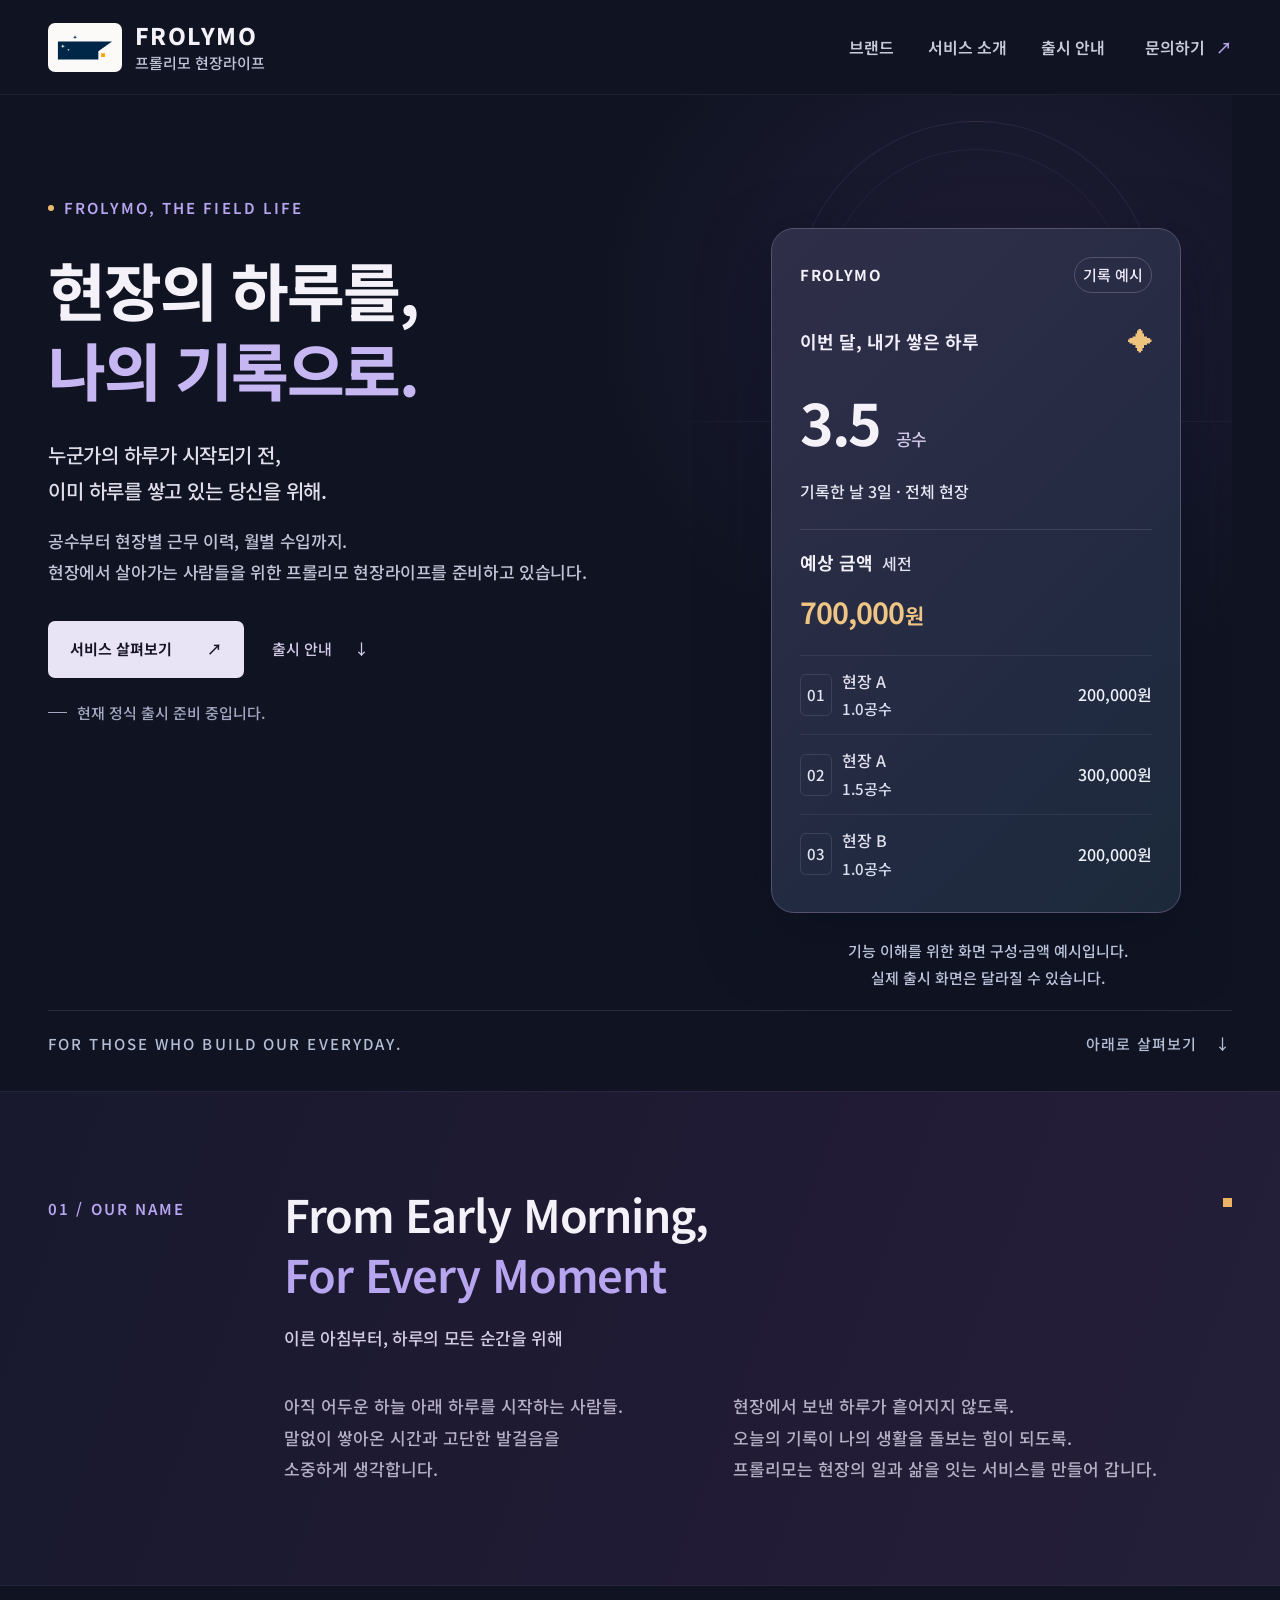
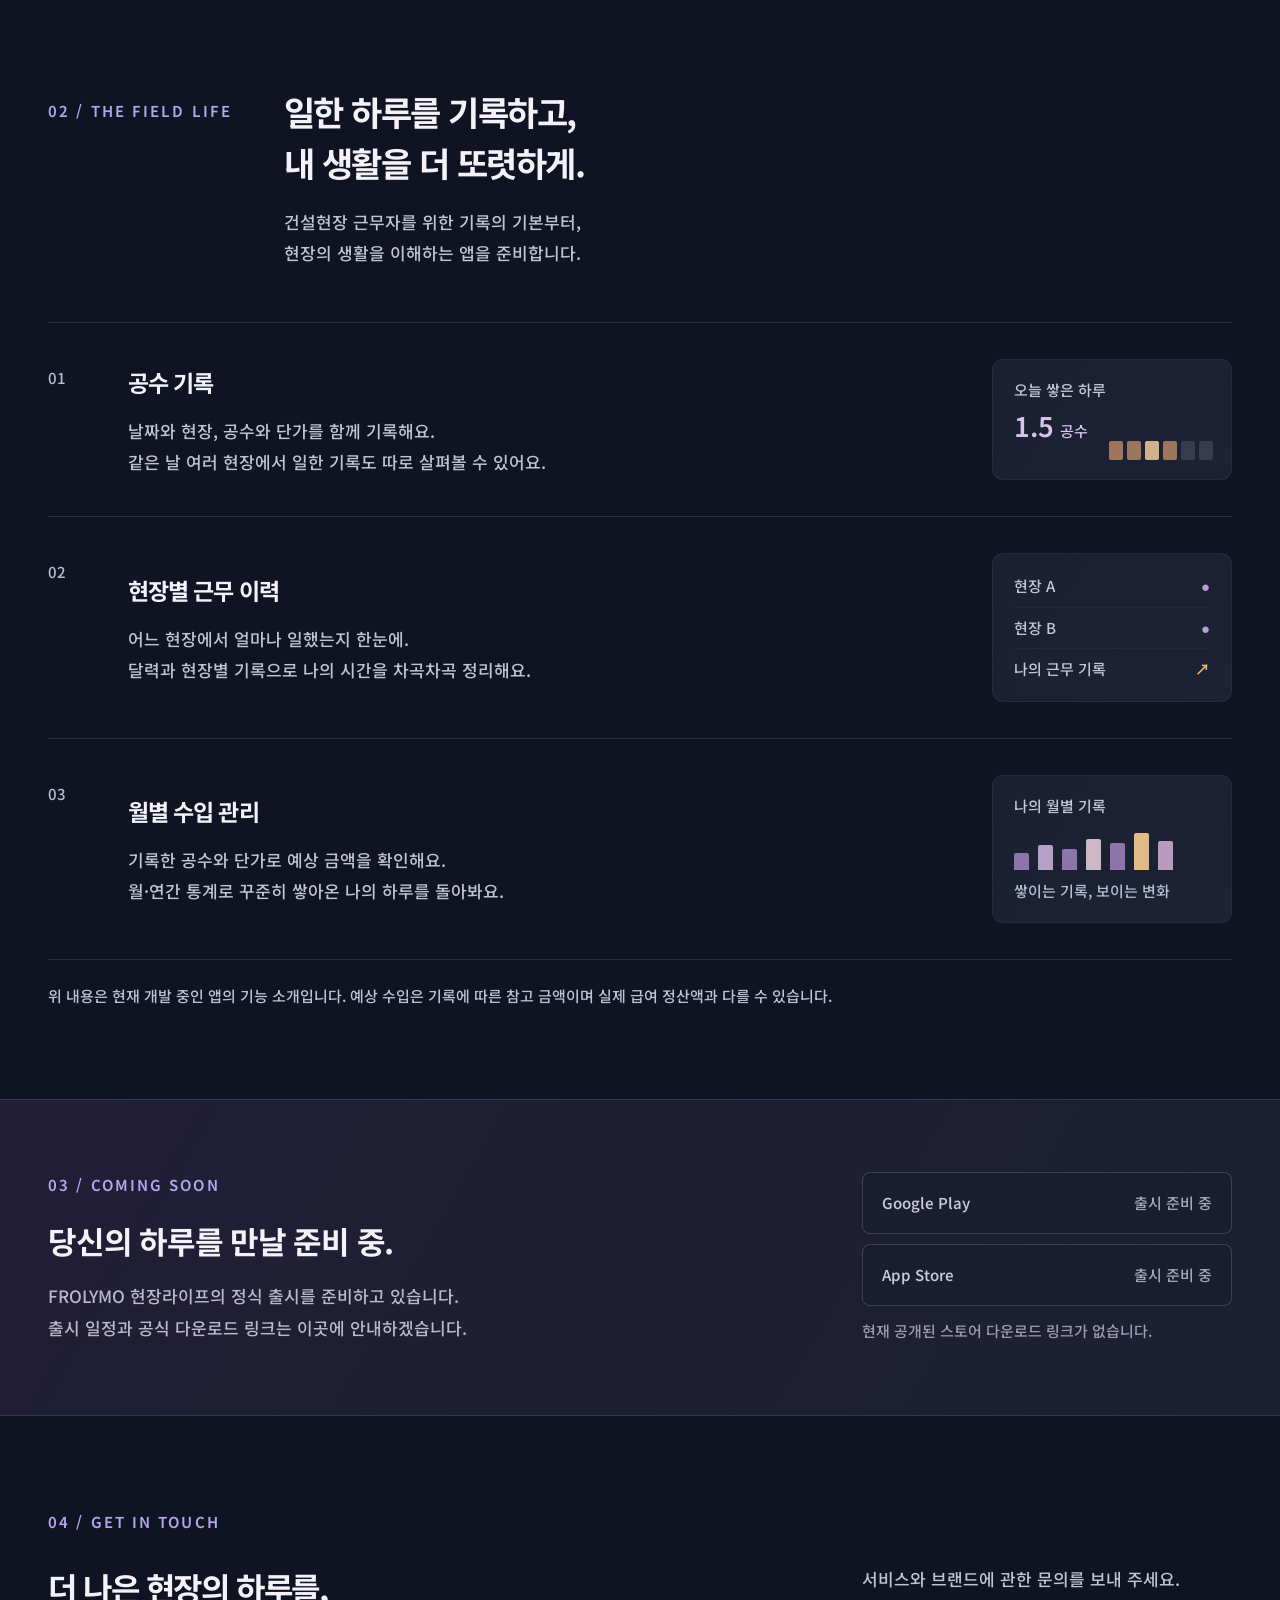
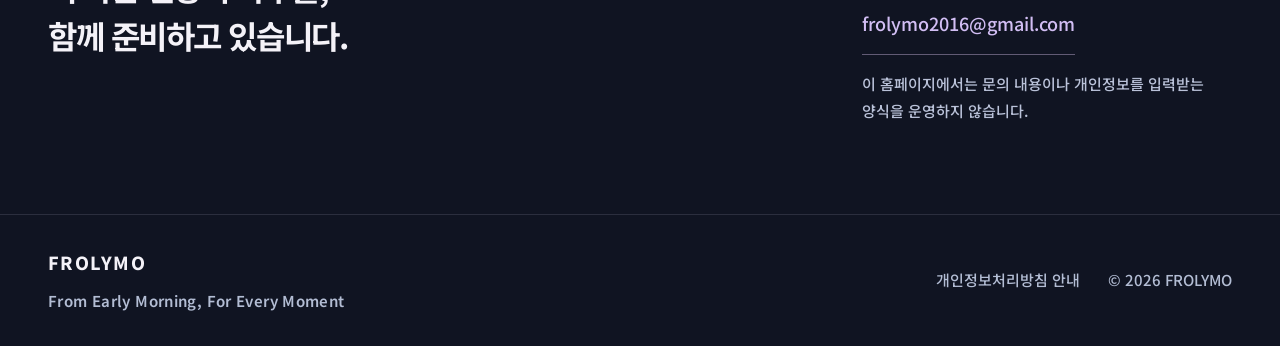
==== index.html @ 0823d045 "Refresh all pages with Noto Sans KR and updated stylesheet version" ====
<!doctype html>
<html lang="ko">
<head>
  <meta charset="utf-8">
  <meta name="viewport" content="width=device-width, initial-scale=1">
  <meta name="theme-color" content="#101422">
  <title>FROLYMO 프롤리모 — 현장의 하루를, 나의 기록으로</title>
  <meta name="description" content="이른 아침부터, 하루의 모든 순간을 위해. 건설현장 근무자를 위한 공수 기록·현장별 근무 이력·월별 수입 관리를 준비하는 프롤리모 현장라이프 공식 홈페이지입니다.">
  <link rel="canonical" href="https://frolymo.com/">
  <meta property="og:type" content="website">
  <meta property="og:locale" content="ko_KR">
  <meta property="og:site_name" content="FROLYMO">
  <meta property="og:title" content="FROLYMO — 이른 아침부터, 하루의 모든 순간을 위해">
  <meta property="og:description" content="현장의 하루를, 나의 기록으로. 프롤리모 현장라이프의 정식 출시를 준비하고 있습니다.">
  <meta property="og:url" content="https://frolymo.com/">
  <meta property="og:image" content="https://frolymo.com/assets/brand/social-preview.png">
  <meta property="og:image:width" content="1200">
  <meta property="og:image:height" content="630">
  <meta name="twitter:card" content="summary_large_image">
  <!-- GOOGLE_SITE_VERIFICATION -->
  <link rel="icon" href="./assets/brand/favicon.svg" type="image/svg+xml">
  <link rel="preload" href="./assets/fonts/NotoSansKR-Variable.woff2" as="font" type="font/woff2" crossorigin>
  <link rel="stylesheet" href="./css/styles.css?v=20261111-noto">
  <script src="./js/config.js" defer></script>
  <script src="./js/main.js" defer></script>
</head>
<body>
  <a class="skip-link" href="#main">본문으로 바로가기</a>
  <header class="site-header">
    <div class="shell header-inner">
      <a class="brand" href="./" aria-label="FROLYMO 홈">
        <span class="brand-symbol"><img src="./assets/brand/frolymo-symbol.svg" alt="" width="62" height="30"></span>
        <span class="brand-word">FROLYMO<span class="brand-caption">프롤리모 현장라이프</span></span>
      </a>
      <button class="menu-toggle" type="button" aria-label="메뉴 열기 및 닫기" aria-expanded="false" aria-controls="primary-navigation" data-menu-toggle><span></span><span></span></button>
      <nav id="primary-navigation" class="primary-navigation" aria-label="주 메뉴">
        <a href="#brand">브랜드</a><a href="#service">서비스 소개</a><a href="#launch" data-release-label>출시 안내</a><a href="#contact">문의하기 <span aria-hidden="true">↗</span></a>
      </nav>
    </div>
  </header>
  <main id="main">
    <section class="hero shell" aria-labelledby="hero-title">
      <div class="hero-copy">
        <p class="eyebrow"><span class="status-dot" aria-hidden="true"></span> FROLYMO, THE FIELD LIFE</p>
        <h1 id="hero-title">현장의 하루를,<br><span>나의 기록으로.</span></h1>
        <p class="hero-lead">누군가의 하루가 시작되기 전,<br>이미 하루를 쌓고 있는 당신을 위해.</p>
        <p class="hero-description">공수부터 현장별 근무 이력, 월별 수입까지.<br>현장에서 살아가는 사람들을 위한<br class="mobile-only"> 프롤리모 현장라이프를 준비하고 있습니다.</p>
        <div class="hero-actions"><a class="button button-primary" href="#service">서비스 살펴보기 <span aria-hidden="true">↗</span></a><a class="quiet-link" href="#launch">출시 안내 <span aria-hidden="true">↓</span></a></div>
        <p class="availability" data-prelaunch-only><span class="small-line" aria-hidden="true"></span>현재 정식 출시 준비 중입니다.</p>
      </div>
      <figure class="hero-visual">
        <div class="horizon" aria-hidden="true"><div class="horizon-disc"></div><div class="horizon-line"></div><span class="horizon-caption">THE DAY STARTS WITH YOU.</span></div>
        <div class="record-preview" aria-hidden="true">
          <div class="preview-header"><span class="preview-brand">FROLYMO</span><span class="preview-pill">기록 예시</span></div>
          <div class="preview-month"><span>이번 달, 내가 쌓은 하루</span><span class="preview-sun">✦</span></div>
          <div class="preview-total">3.5 <span>공수</span></div>
          <p class="preview-sub">기록한 날 3일 · 전체 현장</p>
          <div class="preview-divider"></div>
          <div class="preview-income"><span>예상 금액 <small>세전</small></span><strong>700,000<span>원</span></strong></div>
          <div class="preview-record"><span class="record-date">01</span><span>현장 A <small>1.0공수</small></span><span>200,000원</span></div>
          <div class="preview-record"><span class="record-date">02</span><span>현장 A <small>1.5공수</small></span><span>300,000원</span></div>
          <div class="preview-record"><span class="record-date">03</span><span>현장 B <small>1.0공수</small></span><span>200,000원</span></div>
        </div>
        <figcaption>기능 이해를 위한 화면 구성·금액 예시입니다.<br>실제 출시 화면은 달라질 수 있습니다.</figcaption>
      </figure>
      <div class="hero-bottom"><span>FOR THOSE WHO BUILD OUR EVERYDAY.</span><span>아래로 살펴보기 <span aria-hidden="true">↓</span></span></div>
    </section>
    <section id="brand" class="brand-section section-anchor" aria-labelledby="brand-title">
      <div class="shell brand-layout">
        <p class="section-index">01 / OUR NAME</p>
        <div class="brand-statement">
          <h2 id="brand-title">From Early Morning,<br><span>For Every Moment</span></h2>
          <p class="korean-slogan">이른 아침부터, 하루의 모든 순간을 위해</p>
          <div class="brand-story"><p>아직 어두운 하늘 아래 하루를 시작하는 사람들.<br>말없이 쌓아온 시간과 고단한 발걸음을<br>소중하게 생각합니다.</p><p>현장에서 보낸 하루가 흩어지지 않도록.<br>오늘의 기록이 나의 생활을 돌보는 힘이 되도록.<br>프롤리모는 현장의 일과 삶을 잇는 서비스를 만들어 갑니다.</p></div>
        </div>
        <span class="brand-square" aria-hidden="true"></span>
      </div>
    </section>
    <section id="service" class="service-section shell section-anchor" aria-labelledby="service-title">
      <div class="section-heading"><p class="section-index">02 / THE FIELD LIFE</p><div><h2 id="service-title">일한 하루를 기록하고,<br>내 생활을 더 또렷하게.</h2><p>건설현장 근무자를 위한 기록의 기본부터,<br>현장의 생활을 이해하는 앱을 준비합니다.</p></div></div>
      <div class="service-list">
        <article class="service-row"><span class="service-number">01</span><div><h3>공수 기록</h3><p>날짜와 현장, 공수와 단가를 함께 기록해요.<br>같은 날 여러 현장에서 일한 기록도 따로 살펴볼 수 있어요.</p></div><div class="feature-art units-art" aria-hidden="true"><span>오늘 쌓은 하루</span><strong>1.5<small>공수</small></strong><div><i></i><i></i><i></i><i></i><i></i><i></i></div></div></article>
        <article class="service-row"><span class="service-number">02</span><div><h3>현장별 근무 이력</h3><p>어느 현장에서 얼마나 일했는지 한눈에.<br>달력과 현장별 기록으로 나의 시간을 차곡차곡 정리해요.</p></div><div class="feature-art field-art" aria-hidden="true"><div><span>현장 A</span><b>●</b></div><div><span>현장 B</span><b>●</b></div><div><span>나의 근무 기록</span><b>↗</b></div></div></article>
        <article class="service-row"><span class="service-number">03</span><div><h3>월별 수입 관리</h3><p>기록한 공수와 단가로 예상 금액을 확인해요.<br>월·연간 통계로 꾸준히 쌓아온 나의 하루를 돌아봐요.</p></div><div class="feature-art income-art" aria-hidden="true"><span>나의 월별 기록</span><div class="mini-chart"><i></i><i></i><i></i><i></i><i></i><i></i><i></i></div><span class="chart-caption">쌓이는 기록, 보이는 변화</span></div></article>
      </div>
      <p class="service-note">위 내용은 현재 개발 중인 앱의 기능 소개입니다. 예상 수입은 기록에 따른 참고 금액이며 실제 급여 정산액과 다를 수 있습니다.</p>
    </section>
    <section id="launch" class="launch-section section-anchor" aria-labelledby="launch-title">
      <div class="shell launch-inner"><div><p class="section-index">03 / COMING SOON</p><h2 id="launch-title" data-release-label>당신의 하루를 만날 준비 중.</h2><p data-release-description>FROLYMO 현장라이프의 정식 출시를 준비하고 있습니다.<br>출시 일정과 공식 다운로드 링크는 이곳에 안내하겠습니다.</p></div><div class="download-area" aria-label="앱 다운로드 안내"><div data-download="android"><span class="store-link" aria-disabled="true"><span>Google Play</span><small>출시 준비 중</small></span></div><div data-download="ios"><span class="store-link" aria-disabled="true"><span>App Store</span><small>출시 준비 중</small></span></div><p data-prelaunch-only>현재 공개된 스토어 다운로드 링크가 없습니다.</p></div></div>
    </section>
    <section id="contact" class="contact-section shell section-anchor" aria-labelledby="contact-title"><p class="section-index">04 / GET IN TOUCH</p><div class="contact-content"><h2 id="contact-title">더 나은 현장의 하루를,<br>함께 준비하고 있습니다.</h2><div class="contact-detail"><p data-contact-notice>서비스와 브랜드에 관한 문의를 보내 주세요.</p><div data-contact-target><a class="text-link" href="mailto:frolymo2016@gmail.com">frolymo2016@gmail.com <span aria-hidden="true">↗</span></a></div><p class="contact-footnote">이 홈페이지에서는 문의 내용이나 개인정보를 입력받는 양식을 운영하지 않습니다.</p></div></div></section>
  </main>
  <footer class="site-footer"><div class="shell footer-inner"><a class="footer-brand" href="./">FROLYMO<span>From Early Morning, For Every Moment</span></a><div class="footer-meta"><a href="./privacy/">개인정보처리방침 안내</a><span>© 2026 FROLYMO</span></div></div></footer>
</body>
</html>
---- css/styles.css ----
@font-face{font-family:'Noto Sans KR';src:url('../assets/fonts/NotoSansKR-Variable.woff2') format('woff2');font-style:normal;font-weight:100 900;font-display:swap}
:root{color-scheme:dark;--bg:#101422;--panel:#191e32;--ink:#f4f2f8;--muted:#c0c3d5;--soft:#a0a7bf;--purple:#b8a5f0;--gold:#edba72;--line:rgba(205,204,231,.14);--radius:18px}
*{box-sizing:border-box}html{scroll-behavior:smooth;scroll-padding-top:100px}body{margin:0;background:var(--bg);color:var(--ink);font-family:'Noto Sans KR',-apple-system,BlinkMacSystemFont,'Apple SD Gothic Neo',sans-serif;word-break:keep-all;overflow-wrap:break-word;-webkit-font-smoothing:antialiased}a{color:inherit;text-decoration:none}button{font:inherit}img{display:block;max-width:100%}h1,h2,h3,p,figure{margin:0}a,button{-webkit-tap-highlight-color:transparent}a:focus-visible,button:focus-visible{outline:2px solid var(--gold);outline-offset:6px}::selection{color:#101422;background:#c9b8fc}[hidden]{display:none!important}.shell{width:min(1200px,calc(100% - 96px));margin-inline:auto}.section-anchor{scroll-margin-top:100px}.skip-link{position:fixed;z-index:100;left:20px;top:12px;padding:12px 20px;background:#fff;color:#101422;transform:translateY(-160%)}.skip-link:focus{transform:none}.site-header{position:sticky;z-index:20;top:0;background:rgba(16,20,34,.94);border-bottom:1px solid rgba(205,204,231,.07);backdrop-filter:blur(20px)}.header-inner{height:94px;display:flex;align-items:center;justify-content:space-between;gap:30px}.brand{display:flex;align-items:center;gap:13px;flex-shrink:0}.brand-symbol{width:74px;height:49px;display:grid;place-items:center;background:#fbfaf8;border-radius:7px}.brand-symbol img{width:62px;height:30px}.brand-word{font-family:'Noto Sans KR',-apple-system,BlinkMacSystemFont,'Apple SD Gothic Neo',sans-serif;font-size:23px;font-weight:800;letter-spacing:.065em;line-height:1.1}.brand-caption{display:block;font-family:'Noto Sans KR',-apple-system,BlinkMacSystemFont,'Apple SD Gothic Neo',sans-serif;font-size:15px;font-weight:500;letter-spacing:.03em;color:var(--muted);margin-top:7px}.primary-navigation{display:flex;align-items:center;gap:34px;font-size:15px;font-weight:550}.primary-navigation a{padding:12px 0;color:#c8cada;transition:color .18s}.primary-navigation a:hover{color:white}.primary-navigation a:last-child{margin-left:6px}.primary-navigation a span{color:var(--purple);margin-left:7px}.menu-toggle{display:none}.hero{position:relative;display:grid;grid-template-columns:1.18fr 1fr;column-gap:70px;padding-top:100px;min-height:810px;padding-bottom:100px}.hero:before{content:'';position:absolute;width:900px;height:800px;top:-180px;right:-220px;background:radial-gradient(ellipse,rgba(96,64,135,.21),transparent 65%);pointer-events:none;z-index:-1}.eyebrow,.section-index{font-family:'Noto Sans KR',-apple-system,BlinkMacSystemFont,'Apple SD Gothic Neo',sans-serif;font-size:15px;font-weight:600;letter-spacing:.14em;color:var(--purple)}.eyebrow{display:flex;align-items:center;gap:10px}.status-dot{display:inline-block;width:6px;height:6px;border-radius:50%;background:var(--gold);flex-shrink:0}.hero h1{margin-top:28px;font-size:clamp(46px,4.9vw,68px);line-height:1.27;letter-spacing:-.06em;font-weight:650}.hero h1 span{color:#c6b6f2}.hero-lead{margin-top:28px;font-size:19px;line-height:1.8;letter-spacing:-.025em;font-weight:500;color:#e0deea}.hero-description{margin-top:16px;font-size:15px;line-height:1.9;color:var(--muted);letter-spacing:-.02em}.hero-actions{display:flex;align-items:center;gap:28px;margin-top:34px}.button{display:inline-flex;justify-content:space-between;align-items:center;gap:35px;min-height:52px;padding:15px 22px;border-radius:7px;font-size:15px;font-weight:650;transition:background .2s,transform .2s}.button-primary{color:#161523;background:#e9e3f6}.button-primary:hover{background:white;transform:translateY(-2px)}.quiet-link{display:inline-flex;align-items:center;gap:22px;font-size:15px;color:#d3c9e8;padding:14px 0}.availability{display:flex;align-items:center;gap:10px;font-size:15px;color:var(--soft);margin-top:22px}.small-line{width:19px;height:1px;background:var(--soft)}.hero-visual{position:relative;align-self:center;padding-top:33px;min-width:0}.record-preview{position:relative;width:100%;max-width:380px;margin:auto;padding:25px 28px 14px;background:linear-gradient(136deg,#302e49 0%,#202a40 75%,#1c293a 100%);border:1px solid #56516e;border-radius:23px;box-shadow:0 25px 65px #080d1d80;transform:none}.preview-header{display:flex;justify-content:space-between;align-items:center;gap:12px}.preview-brand{font-family:'Noto Sans KR',-apple-system,BlinkMacSystemFont,'Apple SD Gothic Neo',sans-serif;font-size:15px;letter-spacing:.08em;font-weight:700}.preview-pill{font-size:15px;border:1px solid #a5a1bc55;padding:4px 8px;border-radius:20px;color:#d3cce7}.preview-month{display:flex;align-items:center;justify-content:space-between;font-size:15px;color:#d3cbe4;margin-top:29px}.preview-sun{font-size:24px;color:#edc37e}.preview-total{font-family:'Noto Sans KR',-apple-system,BlinkMacSystemFont,'Apple SD Gothic Neo',sans-serif;font-size:57px;font-weight:700;letter-spacing:-.05em;margin-top:11px}.preview-total>span{font-family:'Noto Sans KR',-apple-system,BlinkMacSystemFont,'Apple SD Gothic Neo',sans-serif;font-size:17px;font-weight:500;color:#d1c7e8;margin-left:4px;letter-spacing:-.04em}.preview-sub{color:#aaaec2;font-size:15px;margin-top:7px}.preview-divider{height:1px;background:#c8c2dc29;margin:23px 0 17px}.preview-income>span{display:block;font-size:15px;color:#c2c4d4}.preview-income small{font-size:15px;opacity:.8;margin-left:4px}.preview-income strong{display:block;color:#efc584;font-size:29px;font-weight:650;letter-spacing:-.04em;margin:8px 0 18px}.preview-income strong span{font-size:21px;margin-left:2px}.preview-record{display:flex;align-items:center;gap:12px;font-size:15px;border-top:1px solid #c8c2dc18;padding:13px 0;color:#c6cada}.preview-record>span:nth-child(2){flex:1;color:#e1e0ec}.preview-record small{font-size:15px;color:#aab2c8;display:block;margin-top:3px}.record-date{font-family:'Noto Sans KR',-apple-system,BlinkMacSystemFont,'Apple SD Gothic Neo',sans-serif;font-size:15px;border:1px solid #a0a5c030;border-radius:6px;padding:8px 6px;color:#aeb9d2}.hero-visual figcaption{position:relative;z-index:1;text-align:center;margin-top:24px;font-size:15px;color:#858da8;line-height:1.7;transform:translateX(12px)}.horizon{position:absolute;inset:-74px -55px 60px;overflow:hidden;pointer-events:none}.horizon-disc{position:absolute;top:0;left:50%;transform:translateX(-50%);width:360px;height:360px;border-radius:50%;border:1px solid #a795cf1c;background:radial-gradient(circle at 50% 92%,#a56c6e24,transparent 65%)}.horizon-disc:before{content:'';position:absolute;inset:27px;border:1px solid #a795cf14;border-radius:50%}.horizon-line{position:absolute;top:300px;left:0;width:100%;height:1px;background:linear-gradient(90deg,transparent,#a79bcf40,transparent)}.horizon-caption{position:absolute;right:15px;top:22px;writing-mode:vertical-rl;font-family:'Noto Sans KR',-apple-system,BlinkMacSystemFont,'Apple SD Gothic Neo',sans-serif;letter-spacing:.22em;font-size:15px;color:#8f86ad}.hero-bottom{position:absolute;left:0;bottom:33px;right:0;display:flex;justify-content:space-between;border-top:1px solid var(--line);padding-top:20px;color:#888da6;font-size:15px;letter-spacing:.08em}.hero-bottom span:first-child{font-family:'Noto Sans KR',-apple-system,BlinkMacSystemFont,'Apple SD Gothic Neo',sans-serif;letter-spacing:.14em}.hero-bottom span:last-child span{margin-left:12px}.brand-section{position:relative;background:linear-gradient(110deg,#18192e,#211b35 63%,#252039);border-block:1px solid #c2b6dd10;padding:92px 0 100px;overflow:hidden}.brand-layout{display:grid;grid-template-columns:200px 1fr;gap:36px;position:relative}.brand-layout>.section-index{padding-top:12px}.brand-statement h2{font-family:'Noto Sans KR',-apple-system,BlinkMacSystemFont,'Apple SD Gothic Neo',sans-serif;font-size:clamp(29px,3.5vw,46px);line-height:1.35;letter-spacing:-.035em;font-weight:500}.brand-statement h2 span{color:var(--purple)}.korean-slogan{font-size:17px;letter-spacing:-.02em;color:#d4cce2;margin-top:18px}.brand-story{display:grid;grid-template-columns:1fr 1.2fr;gap:34px;margin-top:38px;color:#b4aec6;font-size:15px;line-height:2}.brand-square{position:absolute;right:0;top:14px;width:9px;height:9px;background:#ecb264}.service-section{padding-top:100px;padding-bottom:90px}.section-heading{display:grid;grid-template-columns:200px 1fr;gap:36px}.section-heading>.section-index{padding-top:12px}.section-heading h2,.contact-content h2{font-size:34px;letter-spacing:-.045em;line-height:1.5;font-weight:550}.section-heading>div>p{margin-top:18px;font-size:15px;color:var(--muted);line-height:1.8}.service-list{margin-top:54px;border-top:1px solid var(--line)}.service-row{display:grid;grid-template-columns:54px 1fr 240px;align-items:center;gap:26px;padding:36px 0;border-bottom:1px solid var(--line)}.service-number{color:#75688d;font-family:'Noto Sans KR',-apple-system,BlinkMacSystemFont,'Apple SD Gothic Neo',sans-serif;font-size:15px;align-self:start;padding-top:6px}.service-row h3{font-size:23px;font-weight:550;letter-spacing:-.04em}.service-row>div>p{font-size:15px;line-height:1.9;color:var(--muted);margin-top:12px}.feature-art{background:linear-gradient(120deg,#1b2132,#1b2234);border:1px solid #a8a4ce13;border-radius:11px;min-height:121px;padding:17px 21px;position:relative;font-size:15px;color:#a6acc0}.units-art strong{display:block;font-family:'Noto Sans KR',-apple-system,BlinkMacSystemFont,'Apple SD Gothic Neo',sans-serif;font-weight:600;font-size:27px;color:#d6c4ec;margin-top:8px;line-height:1}.units-art small{font-family:'Noto Sans KR',-apple-system,BlinkMacSystemFont,'Apple SD Gothic Neo',sans-serif;font-size:15px;margin-left:6px;font-weight:500}.units-art>div{display:flex;gap:4px;position:absolute;right:18px;bottom:19px}.units-art i{width:14px;height:19px;border-radius:2px;background:#9e765b}.units-art i:nth-child(3n){background:#d1b18b}.units-art i:nth-child(n+5){background:#373b4d}.field-art{padding-block:12px}.field-art>div{display:flex;justify-content:space-between;padding:7px 0;border-bottom:1px solid #ffffff09}.field-art>div:last-child{border:0}.field-art b{font-size:15px;color:#bd9add}.field-art>div:last-child b{font-size:15px;color:var(--gold)}.mini-chart{display:flex;align-items:end;gap:9px;height:39px;margin:12px 0 8px}.mini-chart i{width:15px;background:#8d75ac;border-radius:2px 2px 0 0;height:45%}.mini-chart i:nth-child(2){height:65%;background:#b6a0c7}.mini-chart i:nth-child(3){height:55%}.mini-chart i:nth-child(4){height:82%;background:#ccb7c5}.mini-chart i:nth-child(5){height:70%}.mini-chart i:nth-child(6){height:95%;background:#e2ba87}.mini-chart i:nth-child(7){height:75%;background:#bc99bf}.chart-caption{color:#7f879e;font-size:15px}.service-note{font-size:15px;color:#8d93aa;margin-top:22px;line-height:1.8}.launch-section{border-block:1px solid var(--line);background:linear-gradient(120deg,#211e35,#1c2033);padding:72px 0}.launch-inner{display:grid;grid-template-columns:1fr 370px;align-items:center;gap:70px}.launch-inner h2{font-size:31px;font-weight:550;letter-spacing:-.04em;line-height:1.5;margin-top:20px}.launch-inner>div>p:last-child{color:#bbb7cd;font-size:15px;line-height:1.9;margin-top:16px}.download-area{display:grid;gap:10px}.store-link{min-height:60px;padding:17px 19px;border:1px solid #b4afcf3b;display:flex;align-items:center;justify-content:space-between;gap:12px;border-radius:8px;font-family:'Noto Sans KR',-apple-system,BlinkMacSystemFont,'Apple SD Gothic Neo',sans-serif;font-size:15px;font-weight:550;color:#cbc8d8;background:#12182940}.store-link small{font-family:'Noto Sans KR',-apple-system,BlinkMacSystemFont,'Apple SD Gothic Neo',sans-serif;font-size:15px;font-weight:500;color:#aaa5bd}.store-link.is-available{color:#f1e9fc;background:#343047;font-size:15px}.store-link.is-available:hover{border-color:var(--purple)}.download-area>p{font-size:15px!important;color:#9d99b2!important;margin-top:3px!important;line-height:1.6!important}.contact-section{padding-top:93px;padding-bottom:90px}.contact-content{display:grid;grid-template-columns:1fr 370px;gap:70px;margin-top:27px}.contact-content h2{font-size:32px}.contact-detail>p{font-size:15px;color:var(--muted);line-height:1.9}.contact-status{display:inline-flex;align-items:center;gap:9px;font-size:15px;color:#d1c2e7;margin-top:21px}.text-link{display:inline-block;max-width:100%;font-size:18px;border-bottom:1px solid #beacd477;padding:14px 0;color:#d2bef4;overflow-wrap:anywhere;word-break:normal}.contact-detail .contact-footnote{font-size:15px;color:#8189a0;margin-top:15px;line-height:1.8}.site-footer{border-top:1px solid var(--line);padding:32px 0}.footer-inner{display:flex;justify-content:space-between;align-items:center;gap:32px}.footer-brand{font-family:'Noto Sans KR',-apple-system,BlinkMacSystemFont,'Apple SD Gothic Neo',sans-serif;font-size:18px;letter-spacing:.08em;font-weight:700}.footer-brand span{display:block;font-size:15px;letter-spacing:.025em;font-weight:600;color:#8d94aa;margin-top:10px}.footer-meta{display:flex;gap:28px;font-size:15px;color:#9b9fb2}.footer-meta a:hover{color:white}.mobile-only{display:none}
/* Policy and error pages share the same restrained brand system. */
.document-shell{width:min(820px,calc(100% - 48px));margin:70px auto 100px}.document-back{font-size:15px;color:var(--purple)}.document-shell>.eyebrow{margin-top:46px}.document-shell h1{font-size:38px;font-weight:600;letter-spacing:-.05em;line-height:1.4;margin-top:20px}.document-intro{font-size:16px;line-height:1.9;color:#c7c4d6;margin-top:20px}.document-notice{padding:24px;margin-top:30px;border:1px solid #b4a0d84d;border-radius:12px;background:#242035;color:#d5c7e7;line-height:1.9;font-size:15px}.document-section{margin-top:38px;border-top:1px solid var(--line);padding-top:28px}.document-section h2{font-size:20px;font-weight:550;line-height:1.6;letter-spacing:-.025em}.document-section p,.document-section li{font-size:15px;line-height:1.95;color:#b5b8c9;margin-top:14px}.document-section a{color:var(--purple);text-decoration:underline;text-underline-offset:4px}.document-section ul{padding-left:20px}.document-section li+li{margin-top:4px}.document-updated{font-size:15px;color:#8d94aa;margin-top:28px}
@media(min-width:1500px){.hero{min-height:850px;padding-top:120px}}
@media(max-width:1050px){.shell{width:calc(100% - 64px)}.hero{column-gap:35px;padding-top:85px;min-height:780px}.hero h1{font-size:53px}.record-preview{padding:23px 23px 12px}.primary-navigation{gap:24px}.brand-layout,.section-heading{grid-template-columns:140px 1fr;gap:24px}.brand-story{gap:22px}.launch-inner,.contact-content{grid-template-columns:1fr 320px;gap:35px}.service-row{grid-template-columns:35px 1fr 210px;gap:18px}.hero-visual figcaption{transform:none}}
@media(max-width:760px){html{scroll-padding-top:85px}.section-anchor{scroll-margin-top:85px}.shell{width:calc(100% - 44px)}.header-inner{height:78px}.brand-symbol{width:58px;height:41px}.brand-symbol img{width:49px;height:auto}.brand-word{font-size:20px}.brand-caption{font-size:15px;margin-top:5px}.menu-toggle{display:flex;flex-direction:column;justify-content:center;align-items:center;gap:6px;min-width:44px;min-height:44px;background:transparent;border:1px solid #b3afd533;border-radius:6px;padding:9px;color:white}.menu-toggle span{width:17px;height:1px;background:#e7e1f5;transition:transform .2s}.menu-toggle[aria-expanded=true] span:first-child{transform:translateY(3.5px) rotate(45deg)}.menu-toggle[aria-expanded=true] span:last-child{transform:translateY(-3.5px) rotate(-45deg)}.primary-navigation{display:none;position:absolute;top:77px;left:0;right:0;padding:16px 24px 20px;background:#171c2d;border-bottom:1px solid #b5a1d933;box-shadow:0 20px 30px #090d1c44}.primary-navigation[data-open=true]{display:grid;gap:0}.primary-navigation a{padding:15px 4px}.primary-navigation a:last-child{margin-left:0}.hero{grid-template-columns:1fr;padding-top:58px;padding-bottom:77px;gap:22px;overflow:clip;min-height:0}.hero:before{width:650px;right:-300px;top:200px;height:900px}.hero h1{font-size:clamp(40px,8.3vw,59px);margin-top:24px;letter-spacing:-.06em}.hero-lead{font-size:17px;margin-top:23px}.hero-description{font-size:15px;margin-top:14px}.hero-actions{margin-top:28px;gap:27px}.button{font-size:15px;padding:15px 19px;gap:24px;min-height:50px}.quiet-link{font-size:15px;gap:15px}.availability{margin-top:18px;font-size:15px}.hero-visual{padding:58px 15px 0;margin-top:18px;max-width:450px;width:100%;justify-self:center}.record-preview{max-width:335px;transform:none;padding:22px 25px 11px}.preview-month{margin-top:22px}.preview-total{font-size:52px}.preview-income strong{font-size:28px}.preview-divider{margin-top:20px}.preview-record{padding:11px 0}.horizon{inset:-10px -10px 35px}.horizon-disc{width:315px;height:315px}.horizon-caption{top:12px;right:1px;font-size:15px}.hero-visual figcaption{font-size:15px;margin-top:22px}.hero-bottom{font-size:15px;bottom:20px;padding-top:16px}.hero-bottom span:first-child{font-size:15px;letter-spacing:.05em}.hero-bottom span:last-child{font-size:15px}.brand-section{padding:57px 0 60px}.brand-layout,.section-heading{grid-template-columns:1fr;gap:24px}.brand-layout>.section-index,.section-heading>.section-index{padding-top:0}.section-index,.eyebrow{font-size:15px}.brand-statement h2{font-size:clamp(25px,5.8vw,37px)}.korean-slogan{font-size:15px;line-height:1.8;margin-top:15px}.brand-story{grid-template-columns:1fr;gap:18px;margin-top:26px;font-size:15px;line-height:1.95}.brand-square{top:3px;width:7px;height:7px}.service-section{padding-top:61px;padding-bottom:57px}.section-heading h2{font-size:28px}.section-heading>div>p{font-size:15px;margin-top:17px}.service-list{margin-top:34px}.service-row{grid-template-columns:24px 1fr;gap:13px;padding:28px 0}.service-number{font-size:15px;padding-top:5px}.service-row h3{font-size:20px}.service-row>div>p{font-size:15px;margin-top:10px;line-height:1.9}.feature-art{grid-column:2;max-width:none;min-height:110px;margin-top:7px}.units-art>div{right:23px;bottom:25px}.units-art strong{font-size:30px}.field-art{display:flex;flex-direction:column;justify-content:center}.income-art{display:grid;grid-template-columns:1fr 1fr;align-items:center;gap:4px 12px}.income-art .mini-chart{grid-row:1/3;grid-column:2;height:53px;margin:0;gap:10px}.income-art .chart-caption{align-self:start}.service-note{font-size:15px;line-height:1.9}.launch-section{padding:53px 0}.launch-inner,.contact-content{grid-template-columns:1fr;gap:29px}.launch-inner h2{font-size:27px;margin-top:19px;line-height:1.5}.launch-inner>div>p:last-child{font-size:15px}.download-area{gap:9px}.store-link{min-height:57px;font-size:15px}.download-area>p{font-size:15px!important}.contact-section{padding-top:56px;padding-bottom:58px}.contact-content{margin-top:23px}.contact-content h2{font-size:27px}.contact-status{margin-top:17px}.contact-detail .contact-footnote{max-width:310px}.footer-inner{align-items:start;gap:24px;flex-direction:column}.site-footer{padding:29px 0}.footer-brand{font-size:17px}.footer-brand span{font-size:15px}.footer-meta{justify-content:space-between;width:100%;font-size:15px;gap:16px}.document-shell{margin-top:39px}.document-shell h1{font-size:30px}.document-intro{font-size:15px}.document-notice{padding:19px;font-size:15px}.document-section h2{font-size:18px}.document-section p,.document-section li{font-size:15px}.mobile-only{display:block}}
.hero{overflow:clip}
@media(prefers-reduced-motion:reduce){html{scroll-behavior:auto}*,*:before,*:after{animation:none!important;transition:none!important}}


/* Noto Sans KR: readable, consistent typography on desktop and mobile. */
body{font-size:17px;font-weight:500;line-height:1.75}
.brand-word,.footer-brand{font-weight:800}
.brand-caption{font-size:15px;font-weight:500;letter-spacing:0}
.primary-navigation{font-size:16px;font-weight:600}
.hero h1{font-weight:750;letter-spacing:-.035em}
.hero-description,.brand-story,.section-heading>div>p,.service-row>div>p,.launch-inner>div>p:last-child,.contact-detail>p{font-size:17px;font-weight:500;line-height:1.85}
.hero-lead{font-size:20px;font-weight:500}
.brand-statement h2{font-weight:600;letter-spacing:-.025em}
.section-heading h2,.contact-content h2,.launch-inner h2,.service-row h3,.document-section h2{font-weight:700}
.record-preview{transform:none;max-width:410px;padding:28px 28px 18px}
.preview-month{font-size:18px;font-weight:650;color:#f2eefb;line-height:1.6}
.preview-sub{font-size:16px;font-weight:500;color:#e4e7f2;line-height:1.7}
.preview-income>span{font-size:18px;font-weight:650;color:#f2f1f8}
.preview-income small{font-size:16px;font-weight:500;opacity:1;color:#e0e3f0}
.preview-record{font-size:16px;font-weight:500;color:#eef0f8;gap:10px;line-height:1.6}
.preview-record small{font-size:15px;font-weight:500;color:#d8dff1}
.record-date{font-size:15px;color:#e1e7f5}
.preview-pill{font-size:15px;font-weight:500;color:#eee9f8}
.hero-visual figcaption,.service-note,.contact-detail .contact-footnote,.document-updated{font-size:15px;color:#bac2d9;font-weight:500;line-height:1.8}
.feature-art{font-size:15px;color:#c0c7da}
.chart-caption,.service-number,.footer-meta,.footer-brand span,.hero-bottom{color:#b3bdd4}
.document-intro,.document-notice,.document-section p,.document-section li{font-size:17px;line-height:1.9}
@media(max-width:1050px) and (min-width:761px){.hero{column-gap:28px}.record-preview{padding:24px 22px 16px}.primary-navigation{gap:20px}}
@media(max-width:760px){body{font-size:16px}.header-inner{gap:12px}.brand{gap:10px}.brand-caption{font-size:14px}.hero-lead{font-size:18px}.hero-description,.brand-story,.section-heading>div>p,.service-row>div>p,.launch-inner>div>p:last-child,.contact-detail>p{font-size:16px}.record-preview{max-width:100%;padding:23px 20px 16px}.preview-month,.preview-income>span{font-size:17px}.preview-record{font-size:15px;gap:8px}.preview-record small,.record-date{font-size:14px}.record-date{padding:7px 5px}.hero-actions{gap:16px;flex-wrap:wrap}.hero-actions .button{white-space:nowrap;padding-inline:18px;min-height:50px;font-size:15px;gap:14px}.hero-actions .quiet-link{white-space:nowrap}.document-intro,.document-notice,.document-section p,.document-section li{font-size:16px}}

@media(max-width:760px){.service-row{grid-template-columns:24px minmax(0,1fr)}.service-row>div{min-width:0}.income-art{grid-template-columns:minmax(0,1fr) minmax(0,1fr)}}
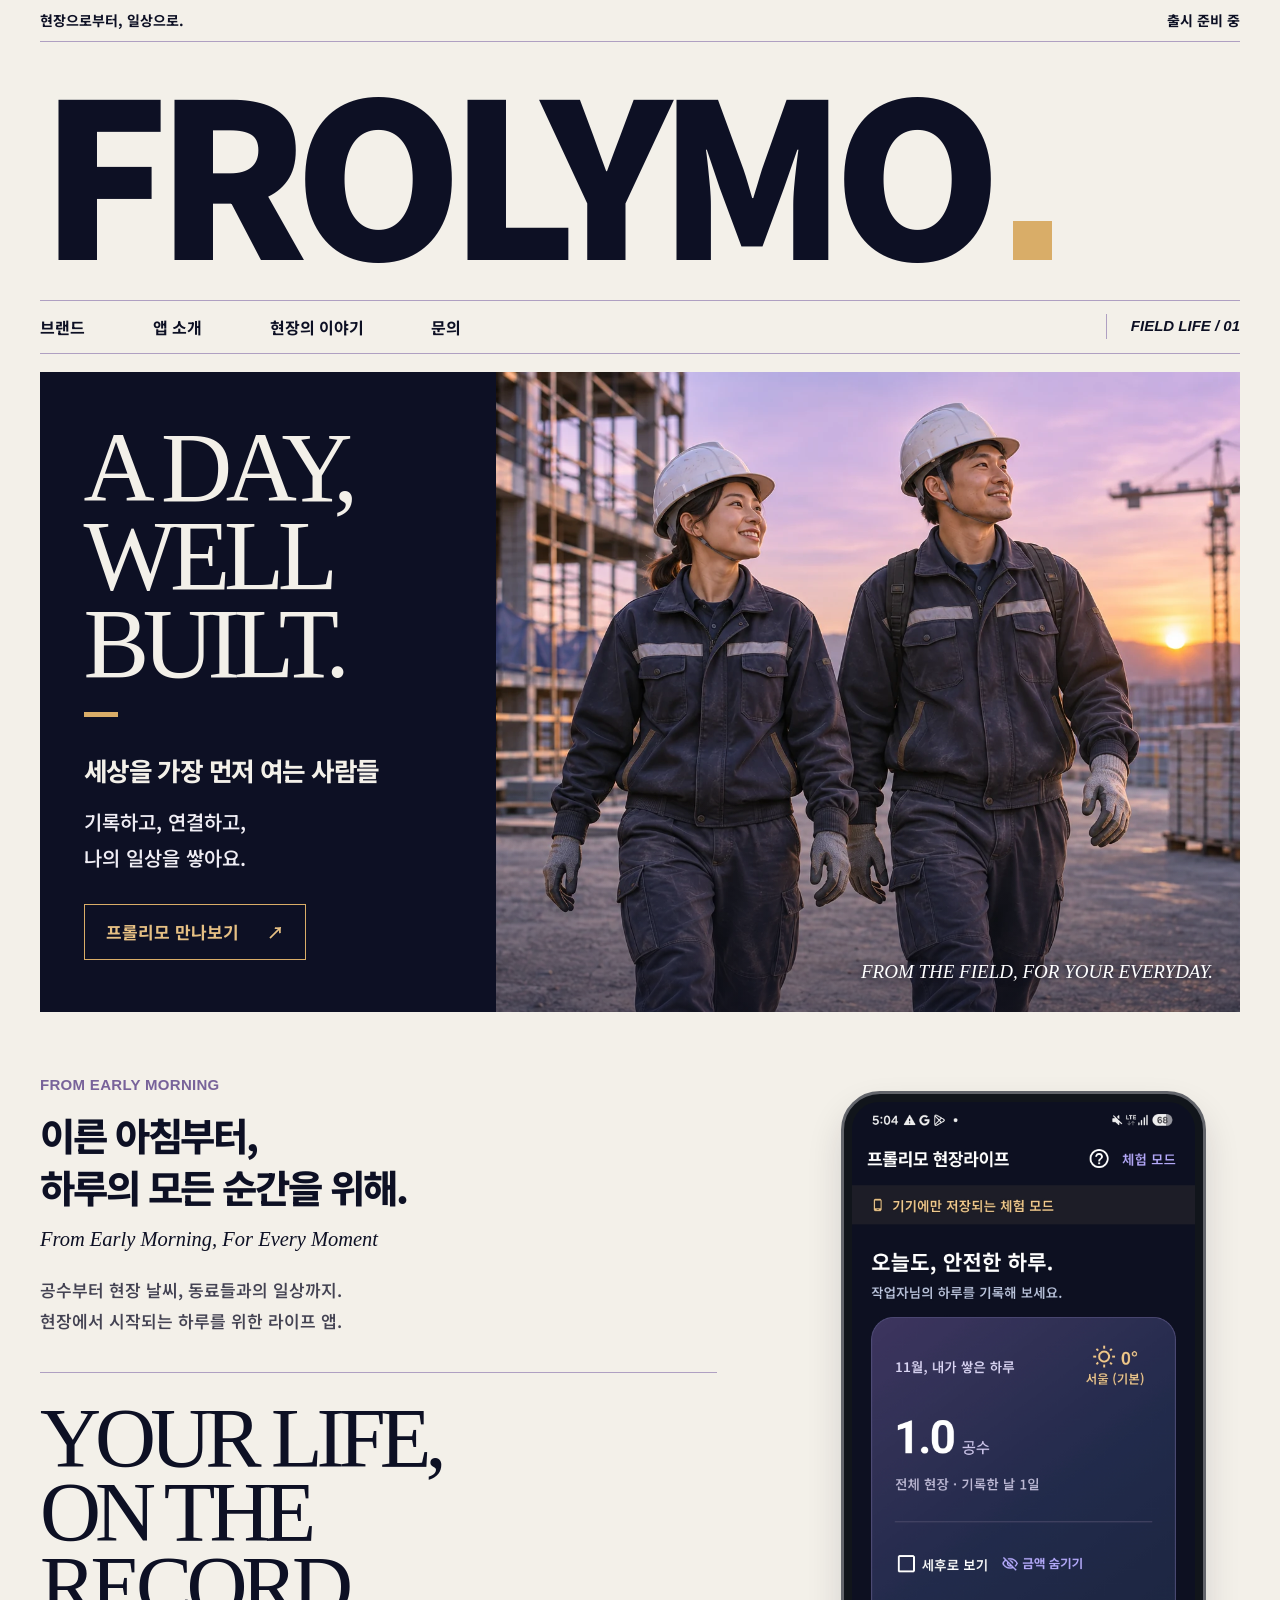
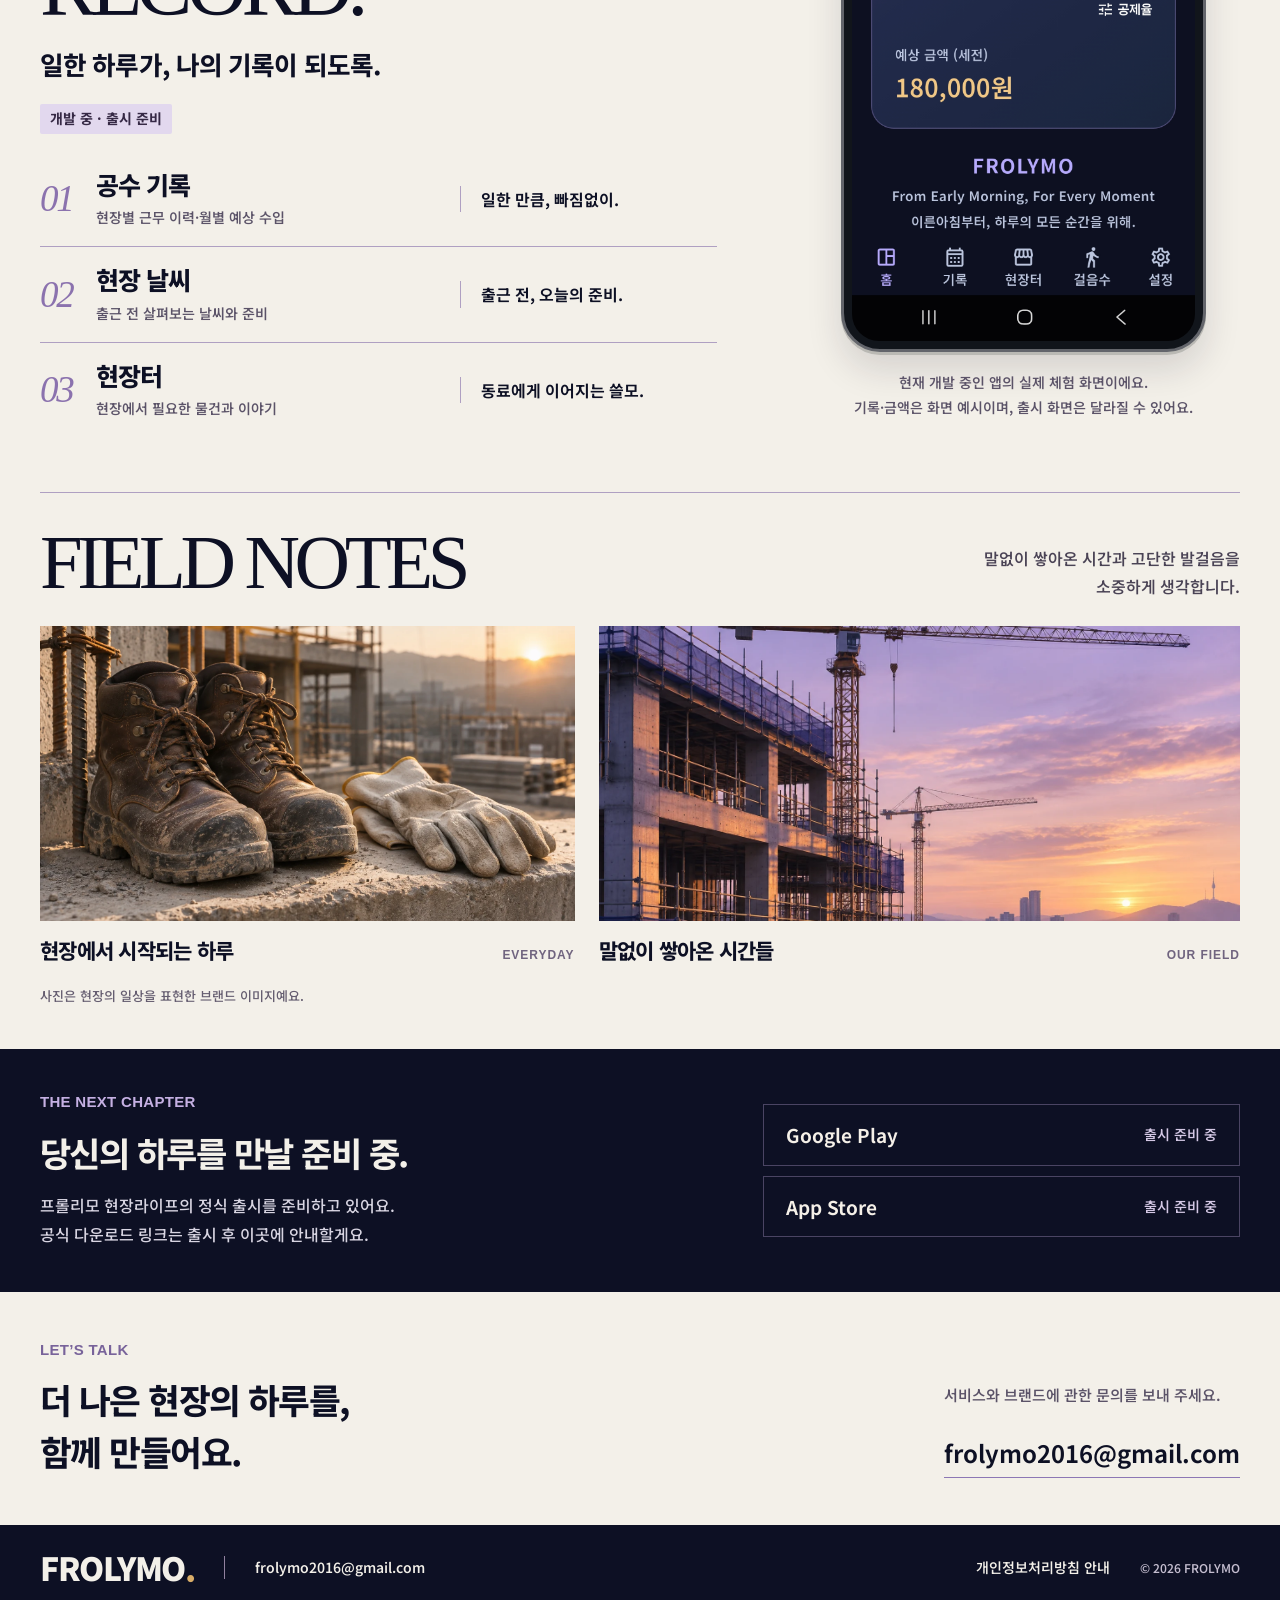
==== commit 1ab29bc0: "Publish FROLYMO editorial homepage with updated Korean headline" ====
--- a/index.html
+++ b/index.html
@@ -3,8 +3,8 @@
 <head>
   <meta charset="utf-8">
   <meta name="viewport" content="width=device-width, initial-scale=1">
-  <meta name="theme-color" content="#101422">
-  <title>FROLYMO 프롤리모 — 현장의 하루를, 나의 기록으로</title>
+  <meta name="theme-color" content="#f3f0e9">
+  <title>FROLYMO 프롤리모 — 이른 아침부터, 하루의 모든 순간을 위해</title>
   <meta name="description" content="이른 아침부터, 하루의 모든 순간을 위해. 건설현장 근무자를 위한 공수 기록·현장별 근무 이력·월별 수입 관리를 준비하는 프롤리모 현장라이프 공식 홈페이지입니다.">
   <link rel="canonical" href="https://frolymo.com/">
   <meta property="og:type" content="website">
@@ -21,75 +21,64 @@
   <link rel="icon" href="./assets/brand/favicon.svg" type="image/svg+xml">
   <link rel="preload" href="./assets/fonts/NotoSansKR-Variable.woff2" as="font" type="font/woff2" crossorigin>
   <link rel="stylesheet" href="./css/styles.css?v=20261111-noto">
+  <link rel="stylesheet" href="./css/editorial.css?v=20261121-editorial-1">
+  <link rel="preload" as="image" href="./assets/editorial/hero-workers.webp" fetchpriority="high">
   <script src="./js/config.js" defer></script>
   <script src="./js/main.js" defer></script>
 </head>
-<body>
+<body class="editorial-page">
   <a class="skip-link" href="#main">본문으로 바로가기</a>
-  <header class="site-header">
-    <div class="shell header-inner">
-      <a class="brand" href="./" aria-label="FROLYMO 홈">
-        <span class="brand-symbol"><img src="./assets/brand/frolymo-symbol.svg" alt="" width="62" height="30"></span>
-        <span class="brand-word">FROLYMO<span class="brand-caption">프롤리모 현장라이프</span></span>
-      </a>
-      <button class="menu-toggle" type="button" aria-label="메뉴 열기 및 닫기" aria-expanded="false" aria-controls="primary-navigation" data-menu-toggle><span></span><span></span></button>
-      <nav id="primary-navigation" class="primary-navigation" aria-label="주 메뉴">
-        <a href="#brand">브랜드</a><a href="#service">서비스 소개</a><a href="#launch" data-release-label>출시 안내</a><a href="#contact">문의하기 <span aria-hidden="true">↗</span></a>
-      </nav>
+  <header class="mag-header mag-shell">
+    <div class="mag-utility"><p>현장으로부터, 일상으로.</p><a href="#launch" data-prelaunch-only>출시 준비 중</a></div>
+    <a class="mag-masthead" href="./" aria-label="FROLYMO 프롤리모 현장라이프 홈"><span>FROLYMO</span><i aria-hidden="true"></i></a>
+    <div class="mag-nav-row">
+      <button class="mag-menu-toggle" data-menu-toggle aria-label="메뉴 열기 및 닫기" aria-controls="primary-navigation" aria-expanded="false" type="button"><span>메뉴</span><i aria-hidden="true"></i></button>
+      <nav id="primary-navigation" class="mag-navigation" aria-label="주 메뉴"><a href="#brand">브랜드</a><a href="#service">앱 소개</a><a href="#field-notes">현장의 이야기</a><a href="#contact">문의</a></nav>
+      <p class="mag-issue" lang="en">FIELD LIFE / 01</p>
     </div>
   </header>
   <main id="main">
-    <section class="hero shell" aria-labelledby="hero-title">
-      <div class="hero-copy">
-        <p class="eyebrow"><span class="status-dot" aria-hidden="true"></span> FROLYMO, THE FIELD LIFE</p>
-        <h1 id="hero-title">현장의 하루를,<br><span>나의 기록으로.</span></h1>
-        <p class="hero-lead">누군가의 하루가 시작되기 전,<br>이미 하루를 쌓고 있는 당신을 위해.</p>
-        <p class="hero-description">공수부터 현장별 근무 이력, 월별 수입까지.<br>현장에서 살아가는 사람들을 위한<br class="mobile-only"> 프롤리모 현장라이프를 준비하고 있습니다.</p>
-        <div class="hero-actions"><a class="button button-primary" href="#service">서비스 살펴보기 <span aria-hidden="true">↗</span></a><a class="quiet-link" href="#launch">출시 안내 <span aria-hidden="true">↓</span></a></div>
-        <p class="availability" data-prelaunch-only><span class="small-line" aria-hidden="true"></span>현재 정식 출시 준비 중입니다.</p>
+    <section class="mag-hero mag-shell" aria-labelledby="hero-title">
+      <div class="mag-hero-copy">
+        <h1 id="hero-title"><span class="mag-hero-english" lang="en">A DAY,<br>WELL<br>BUILT.</span><span class="mag-hero-korean">세상을 가장 먼저 여는 사람들</span></h1>
+        <span class="mag-gold-rule" aria-hidden="true"></span>
+        <p class="mag-hero-description">기록하고, 연결하고,<br>나의 일상을 쌓아요.</p>
+        <a class="mag-button" href="#service">프롤리모 만나보기 <span aria-hidden="true">↗</span></a>
       </div>
-      <figure class="hero-visual">
-        <div class="horizon" aria-hidden="true"><div class="horizon-disc"></div><div class="horizon-line"></div><span class="horizon-caption">THE DAY STARTS WITH YOU.</span></div>
-        <div class="record-preview" aria-hidden="true">
-          <div class="preview-header"><span class="preview-brand">FROLYMO</span><span class="preview-pill">기록 예시</span></div>
-          <div class="preview-month"><span>이번 달, 내가 쌓은 하루</span><span class="preview-sun">✦</span></div>
-          <div class="preview-total">3.5 <span>공수</span></div>
-          <p class="preview-sub">기록한 날 3일 · 전체 현장</p>
-          <div class="preview-divider"></div>
-          <div class="preview-income"><span>예상 금액 <small>세전</small></span><strong>700,000<span>원</span></strong></div>
-          <div class="preview-record"><span class="record-date">01</span><span>현장 A <small>1.0공수</small></span><span>200,000원</span></div>
-          <div class="preview-record"><span class="record-date">02</span><span>현장 A <small>1.5공수</small></span><span>300,000원</span></div>
-          <div class="preview-record"><span class="record-date">03</span><span>현장 B <small>1.0공수</small></span><span>200,000원</span></div>
+      <figure class="mag-hero-photo"><img src="./assets/editorial/hero-workers.webp" alt="새벽 현장에서 나란히 걷는 여성과 남성 작업자를 표현한 브랜드 이미지" width="1536" height="1024" fetchpriority="high" decoding="async"><figcaption lang="en">FROM THE FIELD, FOR YOUR EVERYDAY.</figcaption></figure>
+    </section>
+    <section class="mag-app-spread mag-shell" aria-labelledby="service-title">
+      <div class="mag-app-story">
+        <div id="brand" class="mag-brand-intro section-anchor">
+          <p class="mag-eyebrow" lang="en">FROM EARLY MORNING</p>
+          <h2>이른 아침부터,<br>하루의 모든 순간을 위해.</h2>
+          <p class="mag-slogan" lang="en">From Early Morning, For Every Moment</p>
+          <p class="mag-brand-description">공수부터 현장 날씨, 동료들과의 일상까지.<br>현장에서 시작되는 하루를 위한 라이프 앱.</p>
         </div>
-        <figcaption>기능 이해를 위한 화면 구성·금액 예시입니다.<br>실제 출시 화면은 달라질 수 있습니다.</figcaption>
-      </figure>
-      <div class="hero-bottom"><span>FOR THOSE WHO BUILD OUR EVERYDAY.</span><span>아래로 살펴보기 <span aria-hidden="true">↓</span></span></div>
+        <div id="service" class="mag-service-intro section-anchor">
+          <h2 id="service-title" class="mag-editorial-heading" lang="en">YOUR LIFE,<br>ON THE<br>RECORD.</h2>
+          <p class="mag-section-subtitle">일한 하루가, 나의 기록이 되도록.</p>
+          <p class="mag-development-label" data-prelaunch-only>개발 중 · 출시 준비</p>
+          <div class="mag-features">
+            <article class="mag-feature"><span class="mag-feature-number" aria-hidden="true">01</span><div class="mag-feature-title"><h3>공수 기록</h3><p>현장별 근무 이력·월별 예상 수입</p></div><p class="mag-feature-tagline">일한 만큼,<br class="mag-tablet-break"> 빠짐없이.</p></article>
+            <article class="mag-feature"><span class="mag-feature-number" aria-hidden="true">02</span><div class="mag-feature-title"><h3>현장 날씨</h3><p>출근 전 살펴보는 날씨와 준비</p></div><p class="mag-feature-tagline">출근 전,<br class="mag-tablet-break"> 오늘의 준비.</p></article>
+            <article class="mag-feature"><span class="mag-feature-number" aria-hidden="true">03</span><div class="mag-feature-title"><h3>현장터</h3><p>현장에서 필요한 물건과 이야기</p></div><p class="mag-feature-tagline">동료에게<br class="mag-tablet-break"> 이어지는 쓸모.</p></article>
+          </div>
+        </div>
+      </div>
+      <figure class="mag-app-preview"><div class="mag-phone-frame"><img src="./assets/editorial/app-home-original.jpg" width="1080" height="2640" alt="개발 중인 프롤리모 현장라이프 실제 공수 홈 화면. 1.0공수, 예상 금액 세전 180,000원, 홈·기록·현장터·걸음수·설정 탭이 보여요." loading="lazy" decoding="async"></div><figcaption>현재 개발 중인 앱의 실제 체험 화면이에요.<br>기록·금액은 화면 예시이며, 출시 화면은 달라질 수 있어요.</figcaption></figure>
     </section>
-    <section id="brand" class="brand-section section-anchor" aria-labelledby="brand-title">
-      <div class="shell brand-layout">
-        <p class="section-index">01 / OUR NAME</p>
-        <div class="brand-statement">
-          <h2 id="brand-title">From Early Morning,<br><span>For Every Moment</span></h2>
-          <p class="korean-slogan">이른 아침부터, 하루의 모든 순간을 위해</p>
-          <div class="brand-story"><p>아직 어두운 하늘 아래 하루를 시작하는 사람들.<br>말없이 쌓아온 시간과 고단한 발걸음을<br>소중하게 생각합니다.</p><p>현장에서 보낸 하루가 흩어지지 않도록.<br>오늘의 기록이 나의 생활을 돌보는 힘이 되도록.<br>프롤리모는 현장의 일과 삶을 잇는 서비스를 만들어 갑니다.</p></div>
-        </div>
-        <span class="brand-square" aria-hidden="true"></span>
+    <section id="field-notes" class="mag-field-notes mag-shell section-anchor" aria-labelledby="field-notes-title">
+      <div class="mag-notes-heading"><h2 id="field-notes-title" class="mag-editorial-heading" lang="en">FIELD NOTES</h2><p>말없이 쌓아온 시간과 고단한 발걸음을<br>소중하게 생각합니다.</p></div>
+      <div class="mag-notes-grid">
+        <figure><img src="./assets/editorial/workday-essentials.webp" alt="아침 햇빛을 받은 작업화와 작업용 장갑" width="1536" height="1024" loading="lazy" decoding="async"><figcaption><span>현장에서 시작되는 하루</span><span class="mag-note-category">EVERYDAY</span></figcaption></figure>
+        <figure><img src="./assets/editorial/dawn-site.webp" alt="보랏빛 새벽 하늘 아래 건설 중인 건물과 크레인" width="1536" height="1024" loading="lazy" decoding="async"><figcaption><span>말없이 쌓아온 시간들</span><span class="mag-note-category">OUR FIELD</span></figcaption></figure>
       </div>
+      <p class="mag-image-note">사진은 현장의 일상을 표현한 브랜드 이미지예요.</p>
     </section>
-    <section id="service" class="service-section shell section-anchor" aria-labelledby="service-title">
-      <div class="section-heading"><p class="section-index">02 / THE FIELD LIFE</p><div><h2 id="service-title">일한 하루를 기록하고,<br>내 생활을 더 또렷하게.</h2><p>건설현장 근무자를 위한 기록의 기본부터,<br>현장의 생활을 이해하는 앱을 준비합니다.</p></div></div>
-      <div class="service-list">
-        <article class="service-row"><span class="service-number">01</span><div><h3>공수 기록</h3><p>날짜와 현장, 공수와 단가를 함께 기록해요.<br>같은 날 여러 현장에서 일한 기록도 따로 살펴볼 수 있어요.</p></div><div class="feature-art units-art" aria-hidden="true"><span>오늘 쌓은 하루</span><strong>1.5<small>공수</small></strong><div><i></i><i></i><i></i><i></i><i></i><i></i></div></div></article>
-        <article class="service-row"><span class="service-number">02</span><div><h3>현장별 근무 이력</h3><p>어느 현장에서 얼마나 일했는지 한눈에.<br>달력과 현장별 기록으로 나의 시간을 차곡차곡 정리해요.</p></div><div class="feature-art field-art" aria-hidden="true"><div><span>현장 A</span><b>●</b></div><div><span>현장 B</span><b>●</b></div><div><span>나의 근무 기록</span><b>↗</b></div></div></article>
-        <article class="service-row"><span class="service-number">03</span><div><h3>월별 수입 관리</h3><p>기록한 공수와 단가로 예상 금액을 확인해요.<br>월·연간 통계로 꾸준히 쌓아온 나의 하루를 돌아봐요.</p></div><div class="feature-art income-art" aria-hidden="true"><span>나의 월별 기록</span><div class="mini-chart"><i></i><i></i><i></i><i></i><i></i><i></i><i></i></div><span class="chart-caption">쌓이는 기록, 보이는 변화</span></div></article>
-      </div>
-      <p class="service-note">위 내용은 현재 개발 중인 앱의 기능 소개입니다. 예상 수입은 기록에 따른 참고 금액이며 실제 급여 정산액과 다를 수 있습니다.</p>
-    </section>
-    <section id="launch" class="launch-section section-anchor" aria-labelledby="launch-title">
-      <div class="shell launch-inner"><div><p class="section-index">03 / COMING SOON</p><h2 id="launch-title" data-release-label>당신의 하루를 만날 준비 중.</h2><p data-release-description>FROLYMO 현장라이프의 정식 출시를 준비하고 있습니다.<br>출시 일정과 공식 다운로드 링크는 이곳에 안내하겠습니다.</p></div><div class="download-area" aria-label="앱 다운로드 안내"><div data-download="android"><span class="store-link" aria-disabled="true"><span>Google Play</span><small>출시 준비 중</small></span></div><div data-download="ios"><span class="store-link" aria-disabled="true"><span>App Store</span><small>출시 준비 중</small></span></div><p data-prelaunch-only>현재 공개된 스토어 다운로드 링크가 없습니다.</p></div></div>
-    </section>
-    <section id="contact" class="contact-section shell section-anchor" aria-labelledby="contact-title"><p class="section-index">04 / GET IN TOUCH</p><div class="contact-content"><h2 id="contact-title">더 나은 현장의 하루를,<br>함께 준비하고 있습니다.</h2><div class="contact-detail"><p data-contact-notice>서비스와 브랜드에 관한 문의를 보내 주세요.</p><div data-contact-target><a class="text-link" href="mailto:frolymo2016@gmail.com">frolymo2016@gmail.com <span aria-hidden="true">↗</span></a></div><p class="contact-footnote">이 홈페이지에서는 문의 내용이나 개인정보를 입력받는 양식을 운영하지 않습니다.</p></div></div></section>
+    <section id="launch" class="mag-launch section-anchor" aria-labelledby="launch-title"><div class="mag-shell mag-launch-inner"><div><p class="mag-eyebrow" lang="en">THE NEXT CHAPTER</p><h2 id="launch-title" data-release-label>당신의 하루를 만날 준비 중.</h2><p data-release-description>프롤리모 현장라이프의 정식 출시를 준비하고 있어요.<br>공식 다운로드 링크는 출시 후 이곳에 안내할게요.</p></div><div class="mag-download-area" aria-label="앱 다운로드 안내"><div data-download="android"><span class="store-link" aria-disabled="true"><span>Google Play</span><small>출시 준비 중</small></span></div><div data-download="ios"><span class="store-link" aria-disabled="true"><span>App Store</span><small>출시 준비 중</small></span></div></div></div></section>
+    <section id="contact" class="mag-contact mag-shell section-anchor" aria-labelledby="contact-title"><div><p class="mag-eyebrow" lang="en">LET’S TALK</p><h2 id="contact-title">더 나은 현장의 하루를,<br>함께 만들어요.</h2></div><div class="mag-contact-detail"><p data-contact-notice>서비스와 브랜드에 관한 문의를 보내 주세요.</p><div data-contact-target><a class="text-link" href="mailto:frolymo2016@gmail.com">frolymo2016@gmail.com</a></div></div></section>
   </main>
-  <footer class="site-footer"><div class="shell footer-inner"><a class="footer-brand" href="./">FROLYMO<span>From Early Morning, For Every Moment</span></a><div class="footer-meta"><a href="./privacy/">개인정보처리방침 안내</a><span>© 2026 FROLYMO</span></div></div></footer>
+  <footer class="mag-footer"><div class="mag-shell mag-footer-inner"><a class="mag-footer-brand" href="./">FROLYMO<span aria-hidden="true">.</span></a><a href="mailto:frolymo2016@gmail.com">frolymo2016@gmail.com</a><a href="./privacy/">개인정보처리방침 안내</a><small>© 2026 FROLYMO</small></div></footer>
 </body>
 </html>
--- a/css/editorial.css
+++ b/css/editorial.css
@@ -0,0 +1,156 @@
+/* Approved editorial direction. Homepage-only rules; document pages keep styles.css. */
+.editorial-page{--paper:#f3f0e9;--navy:#0d1024;--violet:#8c77b4;--warm-gold:#d9ad68;--rule:#afa0c2;background:var(--paper);color:var(--navy);color-scheme:light;font-weight:550;line-height:1.65}
+.editorial-page .mag-shell{width:min(1440px,calc(100% - 80px));margin-inline:auto}
+.editorial-page :focus-visible{outline:3px solid #725197;outline-offset:5px}
+.mag-utility{display:flex;align-items:center;justify-content:space-between;gap:20px;border-bottom:1px solid var(--rule);min-height:42px;font-size:14px;font-weight:700}
+.mag-utility a{padding-block:9px}
+.mag-masthead{display:flex;align-items:baseline;gap:2.1%;font-size:clamp(80px,16.8vw,265px);font-weight:950;letter-spacing:-.065em;line-height:1.16;padding-bottom:8px;min-width:0}
+.mag-masthead>span{display:block;min-width:0;overflow-wrap:anywhere}
+.mag-masthead>i{display:block;flex:none;width:.18em;height:.18em;background:var(--warm-gold)}
+.mag-nav-row{position:relative;display:flex;align-items:center;justify-content:space-between;gap:24px;min-height:54px;border-block:1px solid var(--rule);margin-bottom:18px}
+.mag-navigation{display:flex;align-items:center;gap:clamp(28px,5.3vw,88px);font-size:16px;font-weight:700}
+.mag-navigation a{padding-block:13px}
+.mag-navigation a:hover,.mag-utility a:hover{color:#755695}
+.mag-issue{font-family:Arial,sans-serif;font-size:15px;font-style:italic;font-weight:700;border-left:1px solid var(--rule);padding-left:24px;white-space:nowrap}
+.mag-menu-toggle{display:none}
+.mag-hero{display:grid;grid-template-columns:38% 62%;background:var(--navy);color:var(--paper)}
+.mag-hero-copy{padding:clamp(30px,3.4vw,56px);display:flex;flex-direction:column;align-items:flex-start;justify-content:center;min-width:0}
+.mag-hero-english{display:block;font:400 clamp(72px,7.7vw,120px)/.89 Georgia,'Times New Roman',serif;letter-spacing:-.065em}
+.mag-hero-korean{display:block;font-size:clamp(21px,2vw,30px);font-weight:750;letter-spacing:-.05em;line-height:1.4;margin-top:35px}
+.mag-gold-rule{display:none}
+.mag-hero-english:after{content:'';display:block;width:34px;height:5px;background:var(--warm-gold);margin-top:25px}
+.mag-hero-description{font-size:clamp(17px,1.55vw,21px);font-weight:550;line-height:1.8;margin-top:16px;color:#efedf4}
+.mag-button{display:inline-flex;align-items:center;justify-content:space-between;gap:28px;border:1px solid var(--warm-gold);padding:13px 21px;min-height:52px;color:#e6c084;font-size:17px;font-weight:700;margin-top:28px;transition:background .18s,color .18s}
+.mag-button:hover{background:#e6c084;color:var(--navy)}
+.mag-hero-photo{position:relative;min-width:0;min-height:640px;overflow:hidden}
+.mag-hero-photo:after{content:'';position:absolute;inset:65% 0 0;background:linear-gradient(transparent,#0d10247a);pointer-events:none}
+.mag-hero-photo>img{width:100%;height:100%;object-fit:cover;object-position:50% 45%;position:absolute;inset:0}
+.mag-hero-photo figcaption{position:absolute;z-index:1;bottom:25px;right:27px;left:27px;text-align:right;color:#fff;font:italic 19px/1.5 Georgia,'Times New Roman',serif;text-shadow:0 1px 6px #0d1024}
+.mag-app-spread{display:grid;grid-template-columns:minmax(0,1.25fr) minmax(0,.8fr);gap:clamp(50px,7vw,110px);padding-top:62px;padding-bottom:55px}
+.mag-app-story{min-width:0}
+.mag-eyebrow{font-family:Arial,sans-serif;font-size:15px;font-weight:750;line-height:1.5;color:#78639a;letter-spacing:.02em;margin-bottom:13px}
+.mag-brand-intro{padding-bottom:35px;border-bottom:1px solid var(--rule)}
+.mag-brand-intro h2{font-size:clamp(27px,3vw,43px);font-weight:800;letter-spacing:-.055em;line-height:1.35}
+.mag-slogan{font:italic clamp(17px,1.6vw,23px)/1.6 Georgia,'Times New Roman',serif;margin-top:10px}
+.mag-brand-description{font-size:17px;font-weight:550;line-height:1.85;margin-top:18px;color:#444353}
+.mag-service-intro{padding-top:29px}
+.mag-editorial-heading{font:400 clamp(60px,6.6vw,99px)/.88 Georgia,'Times New Roman',serif;letter-spacing:-.07em}
+.mag-section-subtitle{font-size:clamp(19px,2vw,26px);font-weight:750;letter-spacing:-.035em;line-height:1.55;margin-top:19px}
+.mag-development-label{display:inline-block;margin-top:21px;padding:3px 10px;font-size:14px;font-weight:700;background:#e2d8ee;color:#362945;border-radius:2px}
+.mag-features{margin-top:18px}
+.mag-feature{display:grid;grid-template-columns:40px minmax(0,1.35fr) minmax(0,1fr);gap:16px;align-items:center;min-height:94px;padding:16px 0;border-bottom:1px solid var(--rule)}
+.mag-feature:last-child{border-bottom:0}
+.mag-feature-number{font:italic 37px/1 Georgia,'Times New Roman',serif;color:#8b72ae;white-space:nowrap;letter-spacing:-.06em}
+.mag-feature-title{min-width:0}
+.mag-feature-title h3{font-size:25px;font-weight:800;letter-spacing:-.045em;line-height:1.35}
+.mag-feature-title>p{font-size:14px;line-height:1.7;font-weight:550;color:#5b5368;margin-top:5px}
+.mag-feature-tagline{font-size:16px;font-weight:650;line-height:1.65;border-left:1px solid var(--rule);padding-left:20px}
+.mag-tablet-break{display:none}
+.mag-app-preview{align-self:center;justify-self:center;width:min(100%,365px);min-width:0}
+.mag-phone-frame{background:#11151b;border:3px solid #63656b;border-radius:39px;padding:8px;box-shadow:0 3px 0 #bab9b4,0 18px 35px #1b142a23}
+.mag-phone-frame img{width:100%;height:auto;border-radius:27px;aspect-ratio:1080/2640;object-fit:contain;color:#f3f0e9}
+.mag-app-preview figcaption{font-size:14px;font-weight:550;color:#5b5368;text-align:center;line-height:1.8;margin-top:18px}
+.mag-field-notes{padding-top:34px;padding-bottom:43px;border-top:1px solid var(--rule)}
+.mag-notes-heading{display:flex;align-items:end;justify-content:space-between;gap:30px;margin-bottom:26px}
+.mag-notes-heading h2{font-size:clamp(52px,6vw,85px);line-height:.95;min-width:0}
+.mag-notes-heading>p{font-size:16px;line-height:1.75;color:#4a4355;text-align:right}
+.mag-notes-grid{display:grid;grid-template-columns:1fr 1.2fr;gap:24px}
+.mag-notes-grid figure{min-width:0}
+.mag-notes-grid img{width:100%;height:295px;object-fit:cover}
+.mag-notes-grid figcaption{display:flex;align-items:baseline;justify-content:space-between;gap:15px;margin-top:12px;font-size:21px;font-weight:750;letter-spacing:-.035em}
+.mag-note-category{font:600 12px/1.5 Arial,sans-serif;letter-spacing:.08em;color:#70647f}
+.mag-image-note{font-size:13px;font-weight:500;color:#655d70;margin-top:17px}
+.mag-launch{background:var(--navy);color:var(--paper);padding:42px 0}
+.mag-launch-inner{display:grid;grid-template-columns:1fr .72fr;gap:60px;align-items:center}
+.mag-launch .mag-eyebrow{color:#c5b0e3;margin-bottom:13px}
+.mag-launch h2{font-size:clamp(23px,2.8vw,34px);font-weight:750;letter-spacing:-.045em;line-height:1.5}
+.mag-launch h2+p{font-size:16px;font-weight:500;color:#d8d5e2;line-height:1.85;margin-top:13px}
+.mag-download-area{display:grid;gap:10px}
+.mag-download-area .store-link{border:1px solid #b7a0d35c;background:transparent;color:#f5f0e8;display:flex;align-items:center;justify-content:space-between;gap:20px;border-radius:0;min-height:60px;padding:14px 22px;font-size:19px;font-weight:650}
+.mag-download-area .store-link small{font-size:14px;font-weight:550;color:#d4c8e5}
+.mag-download-area .store-link.is-available:hover{background:#27233c}
+.mag-contact{display:flex;justify-content:space-between;align-items:end;gap:40px;padding-block:47px}
+.mag-contact h2{font-size:clamp(24px,2.7vw,35px);font-weight:750;letter-spacing:-.045em;line-height:1.5}
+.mag-contact-detail p{font-size:15px;color:#5b5368;margin-bottom:11px}
+.editorial-page .mag-contact-detail .text-link{font-size:clamp(17px,2vw,24px);font-weight:650;color:var(--navy);border-bottom:1px solid #8c77b4;padding-bottom:5px;overflow-wrap:anywhere}
+.mag-footer{background:var(--navy);color:var(--paper);padding-block:25px}
+.mag-footer-inner{display:flex;align-items:center;gap:30px;font-size:14px;font-weight:550}
+.mag-footer-brand{font-size:32px;font-weight:900;letter-spacing:-.045em;line-height:1.1}
+.mag-footer-brand span{color:var(--warm-gold)}
+.mag-footer-inner>a:nth-child(2){border-left:1px solid #91819f;padding-left:30px}
+.mag-footer-inner>a:nth-child(3){margin-left:auto}
+.mag-footer-inner small{font-size:12px;color:#c4bdcf}
+@media(min-width:1600px){.mag-masthead{font-size:275px}}
+@media(max-width:1100px) and (min-width:761px){.editorial-page .mag-shell{width:calc(100% - 48px)}.mag-masthead{font-size:17vw}.mag-hero{grid-template-columns:42% 58%}.mag-hero-copy{padding:30px}.mag-hero-photo{min-height:570px}.mag-hero-english{font-size:8.5vw}.mag-hero-korean{font-size:23px}.mag-hero-photo figcaption{font-size:15px}.mag-app-spread{gap:38px;grid-template-columns:minmax(0,1.2fr) minmax(0,.8fr)}.mag-feature{grid-template-columns:29px minmax(0,1fr);gap:14px}.mag-feature-number{grid-row:1/3;font-size:31px}.mag-feature-tagline{grid-column:2;border:0;padding:0;font-size:15px;margin-top:-8px}.mag-feature-title>p{font-size:14px}.mag-notes-grid img{height:235px}.mag-notes-grid figcaption{font-size:17px}.mag-note-category{display:none}.mag-notes-heading>p{font-size:14px}.mag-launch-inner{gap:30px}.mag-footer-inner{gap:20px}.mag-footer-inner>a:nth-child(2){padding-left:20px}}
+@media(max-width:760px){
+ .editorial-page .mag-shell{width:calc(100% - 36px)}
+ .mag-utility{min-height:39px;font-size:12px;gap:10px}
+ .mag-masthead{font-size:16.5vw;letter-spacing:-.065em;gap:2.2%;padding-block:6px 10px;line-height:1.16}
+ .mag-nav-row{min-height:48px;margin-bottom:13px;gap:15px}
+ .mag-menu-toggle{display:inline-flex;align-items:center;gap:14px;border:0;background:none;padding:12px 0;font-size:15px;font-weight:750;color:var(--navy);cursor:pointer;min-height:47px}
+ .mag-menu-toggle i{position:relative;display:block;width:18px;height:8px;border-block:1.5px solid var(--navy)}
+ .mag-menu-toggle[aria-expanded=true] i{height:2px;border-top:0;transform:rotate(-45deg)}
+ .mag-menu-toggle[aria-expanded=true] i:after{position:absolute;content:'';width:18px;height:1.5px;background:var(--navy);transform:rotate(90deg)}
+ .mag-navigation{display:none;position:absolute;z-index:30;left:0;right:0;top:100%;background:var(--paper);border-bottom:1px solid var(--rule);padding:7px 18px 13px;box-shadow:0 14px 18px #0d10241a}
+ .mag-navigation[data-open=true]{display:grid;gap:0}
+ .mag-navigation a{display:block;padding:14px 0;font-size:16px}
+ .mag-issue{font-size:12px;padding-left:15px}
+ .mag-hero{grid-template-columns:1fr}
+ .mag-hero-copy{padding:33px 27px 35px;position:relative}
+ .mag-hero-english{font-size:clamp(66px,17vw,106px);line-height:.88;letter-spacing:-.06em}
+ .mag-gold-rule{width:25px;height:4px;margin-bottom:18px}
+ .mag-hero-korean{font-size:23px;line-height:1.5;margin-top:24px;letter-spacing:-.045em}
+ .mag-hero-description{font-size:17px;line-height:1.8;margin-top:11px}
+ .mag-button{font-size:16px;min-height:50px;padding:12px 18px;margin-top:22px;gap:25px}
+ .mag-hero-photo{min-height:0;aspect-ratio:1.1/1}
+ .mag-hero-photo>img{object-position:50% 40%}
+ .mag-hero-photo figcaption{bottom:17px;left:18px;right:18px;font-size:13px;line-height:1.5}
+ .mag-app-spread{grid-template-columns:1fr;gap:30px;padding-top:38px;padding-bottom:36px}
+ .mag-eyebrow{font-size:13px;margin-bottom:11px}
+ .mag-brand-intro{padding-bottom:25px}
+ .mag-brand-intro h2{font-size:clamp(25px,6.8vw,37px);line-height:1.4}
+ .mag-slogan{font-size:17px;line-height:1.7;margin-top:11px}
+ .mag-brand-description{font-size:16px;line-height:1.85;margin-top:16px}
+ .mag-service-intro{padding-top:25px}
+ .mag-editorial-heading{font-size:clamp(60px,16.2vw,92px);line-height:.9;letter-spacing:-.065em}
+ .mag-section-subtitle{font-size:20px;margin-top:17px}
+ .mag-development-label{font-size:13px;margin-top:17px}
+ .mag-features{margin-top:14px}
+ .mag-feature{grid-template-columns:29px minmax(0,1fr);gap:8px 14px;min-height:110px;padding:17px 0}
+ .mag-feature-number{grid-row:1/3;font-size:32px}
+ .mag-feature-title h3{font-size:23px}
+ .mag-feature-title>p{font-size:14px;line-height:1.65;margin-top:4px}
+ .mag-feature-tagline{grid-column:2;font-size:16px;border:0;padding:0;margin-top:-1px}
+ .mag-app-preview{width:min(86%,330px);margin-top:0}
+ .mag-phone-frame{border-radius:34px;padding:6px}
+ .mag-phone-frame img{border-radius:24px}
+ .mag-app-preview figcaption{font-size:13px;line-height:1.8;margin-top:16px}
+ .mag-field-notes{padding-block:27px 32px}
+ .mag-notes-heading{display:block;margin-bottom:23px}
+ .mag-notes-heading h2{font-size:clamp(39px,10.5vw,69px)}
+ .mag-notes-heading>p{font-size:15px;text-align:left;margin-top:18px;line-height:1.8}
+ .mag-notes-grid{grid-template-columns:1fr;gap:25px}
+ .mag-notes-grid img{height:auto;aspect-ratio:1.6/1}
+ .mag-notes-grid figcaption{font-size:19px;gap:10px}
+ .mag-note-category{font-size:11px;white-space:nowrap}
+ .mag-image-note{font-size:12px;margin-top:21px}
+ .mag-launch{padding-block:34px}
+ .mag-launch-inner{grid-template-columns:1fr;gap:25px}
+ .mag-launch h2{font-size:25px;line-height:1.5}
+ .mag-launch h2+p{font-size:15px;line-height:1.85}
+ .mag-download-area .store-link{min-height:58px;padding:13px 17px;font-size:18px}
+ .mag-download-area .store-link small{font-size:13px}
+ .mag-contact{display:block;padding-block:34px}
+ .mag-contact h2{font-size:27px}
+ .mag-contact-detail{margin-top:24px}
+ .mag-contact-detail p{font-size:14px}
+ .editorial-page .mag-contact-detail .text-link{font-size:20px}
+ .mag-footer{padding-block:25px}
+ .mag-footer-inner{display:grid;grid-template-columns:1fr 1fr;gap:18px 12px;font-size:13px}
+ .mag-footer-brand{grid-column:1/-1;font-size:32px}
+ .mag-footer-inner>a:nth-child(2){grid-column:1/-1;border:0;padding:0;font-size:14px}
+ .mag-footer-inner>a:nth-child(3){margin:0;font-size:12px}
+ .mag-footer-inner small{text-align:right;font-size:11px}
+}
+@media(max-width:360px){.mag-hero-copy{padding-inline:23px}.mag-hero-korean{font-size:21px}.mag-hero-english{font-size:18vw}.mag-brand-description br{display:none}.mag-note-category{display:none}.mag-contact-detail p{font-size:13px}}
+@media(prefers-reduced-motion:reduce){.mag-button{transition:none}}
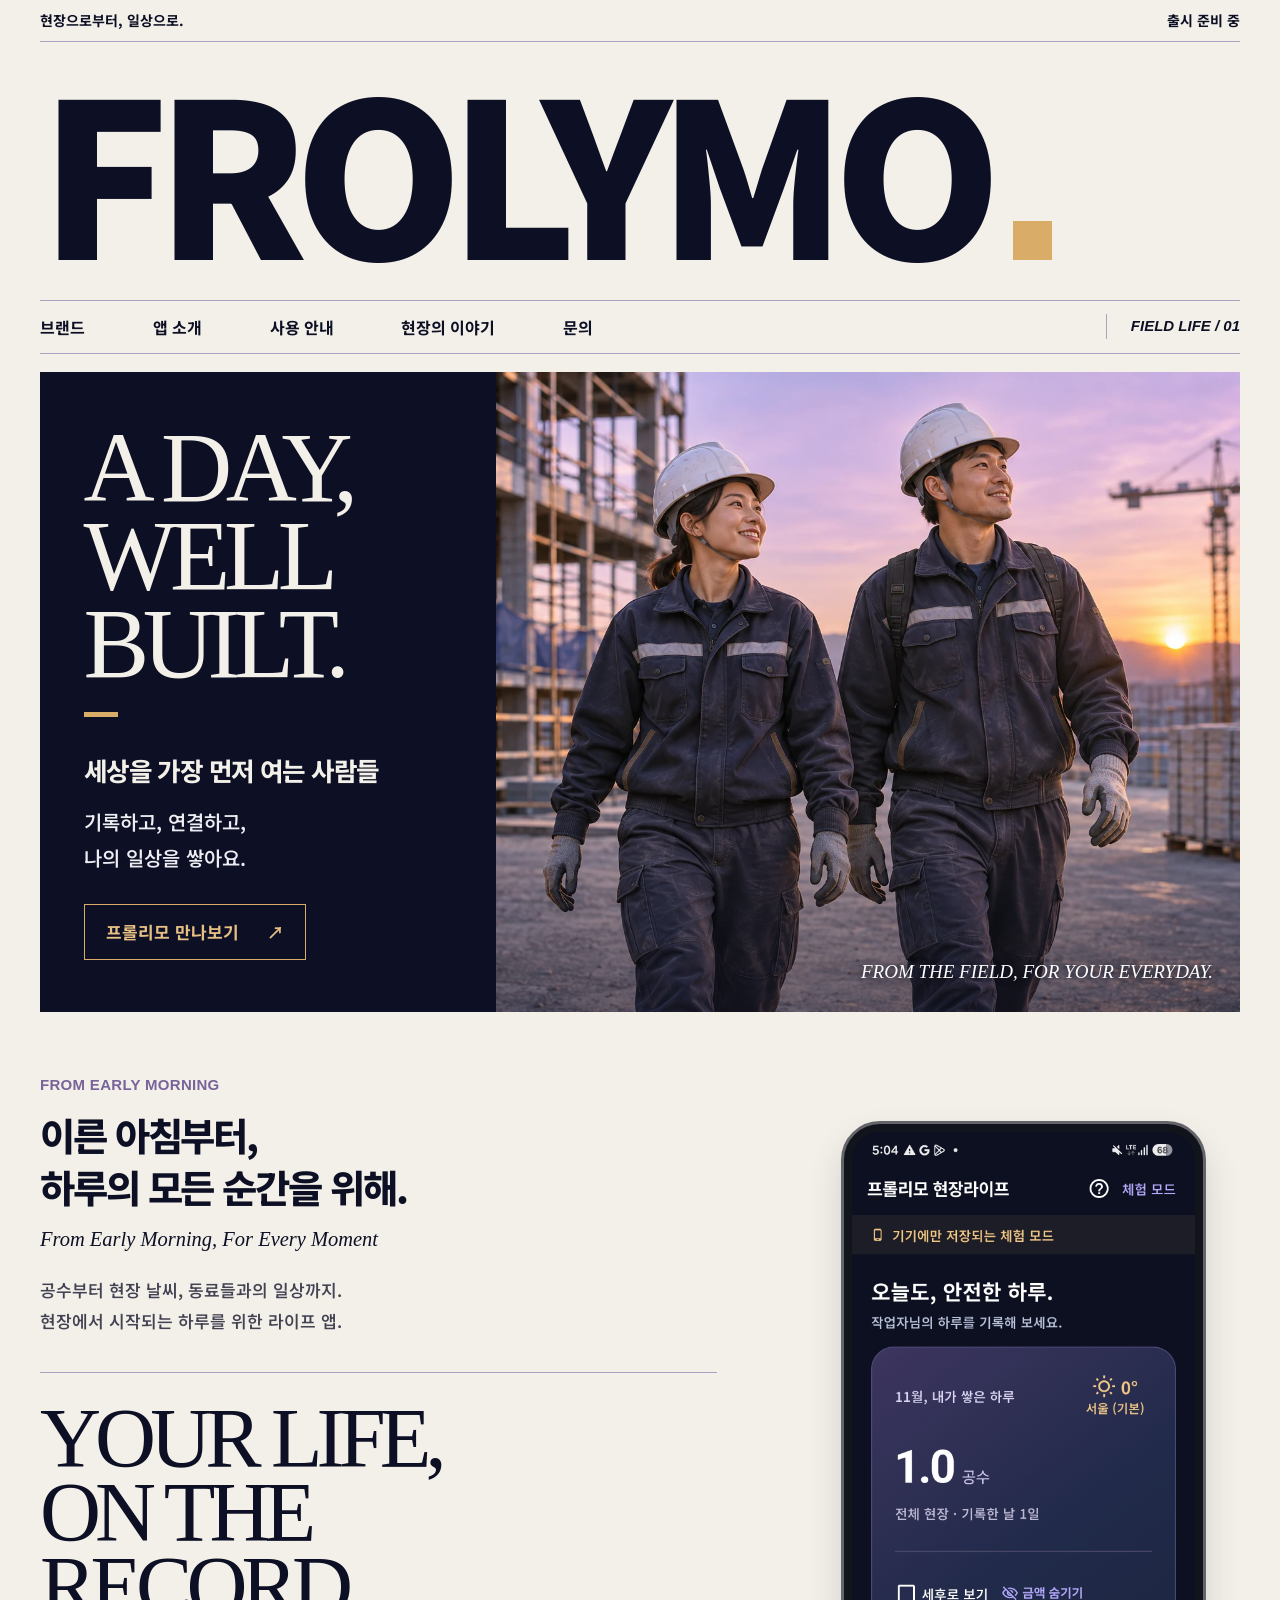
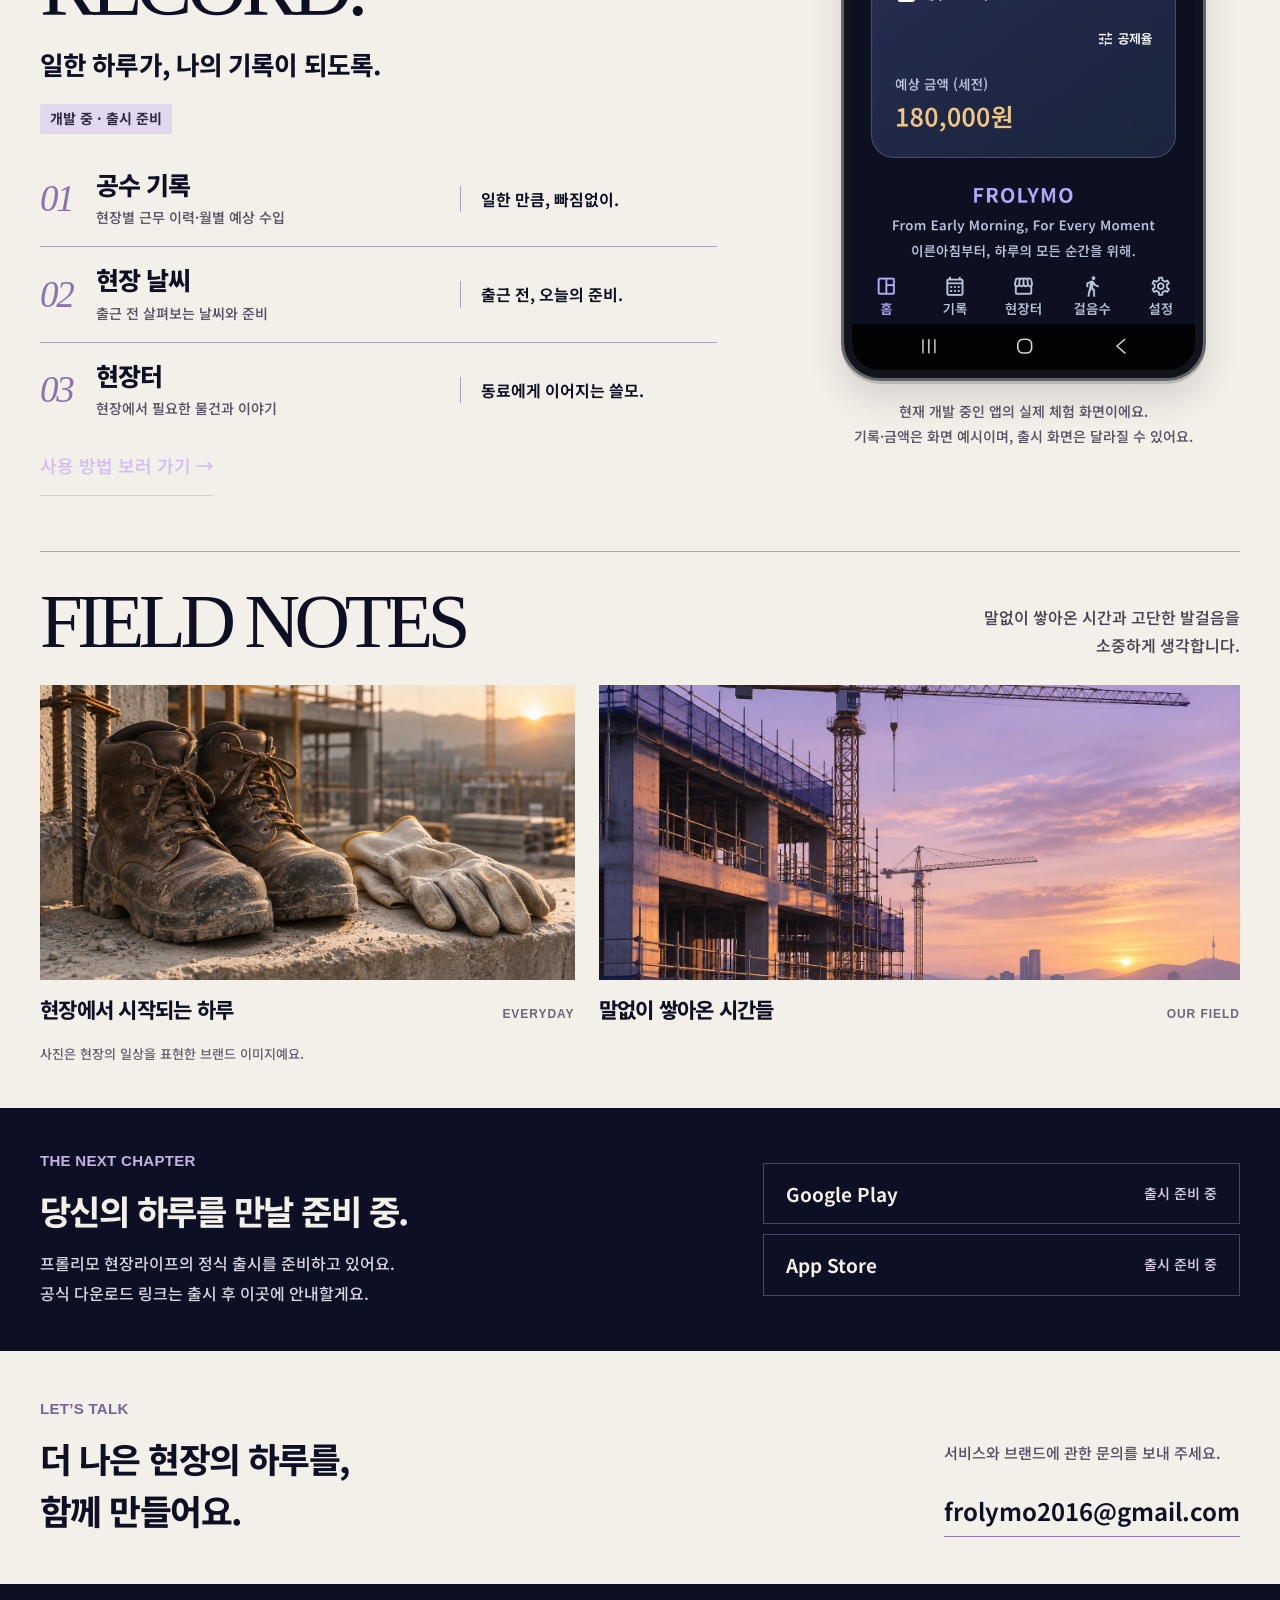
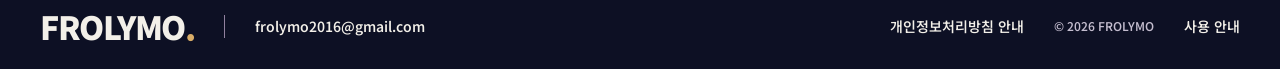
==== commit 3b2683fa: "Stage approved FROLYMO homepage and sitemap" ====
--- a/index.html
+++ b/index.html
@@ -33,7 +33,7 @@
     <a class="mag-masthead" href="./" aria-label="FROLYMO 프롤리모 현장라이프 홈"><span>FROLYMO</span><i aria-hidden="true"></i></a>
     <div class="mag-nav-row">
       <button class="mag-menu-toggle" data-menu-toggle aria-label="메뉴 열기 및 닫기" aria-controls="primary-navigation" aria-expanded="false" type="button"><span>메뉴</span><i aria-hidden="true"></i></button>
-      <nav id="primary-navigation" class="mag-navigation" aria-label="주 메뉴"><a href="#brand">브랜드</a><a href="#service">앱 소개</a><a href="#field-notes">현장의 이야기</a><a href="#contact">문의</a></nav>
+      <nav id="primary-navigation" class="mag-navigation" aria-label="주 메뉴"><a href="#brand">브랜드</a><a href="#service">앱 소개</a><a href="./guide/">사용 안내</a><a href="#field-notes">현장의 이야기</a><a href="#contact">문의</a></nav>
       <p class="mag-issue" lang="en">FIELD LIFE / 01</p>
     </div>
   </header>
@@ -45,7 +45,7 @@
         <p class="mag-hero-description">기록하고, 연결하고,<br>나의 일상을 쌓아요.</p>
         <a class="mag-button" href="#service">프롤리모 만나보기 <span aria-hidden="true">↗</span></a>
       </div>
-      <figure class="mag-hero-photo"><img src="./assets/editorial/hero-workers.webp" alt="새벽 현장에서 나란히 걷는 여성과 남성 작업자를 표현한 브랜드 이미지" width="1536" height="1024" fetchpriority="high" decoding="async"><figcaption lang="en">FROM THE FIELD, FOR YOUR EVERYDAY.</figcaption></figure>
+      <figure class="mag-hero-photo"><img src="./assets/editorial/hero-workers.webp" alt="새벽 현장에서 나란히 걷는 두 현장 동료를 표현한 브랜드 이미지" width="1536" height="1024" fetchpriority="high" decoding="async"><figcaption lang="en">FROM THE FIELD, FOR YOUR EVERYDAY.</figcaption></figure>
     </section>
     <section class="mag-app-spread mag-shell" aria-labelledby="service-title">
       <div class="mag-app-story">
@@ -64,6 +64,7 @@
             <article class="mag-feature"><span class="mag-feature-number" aria-hidden="true">02</span><div class="mag-feature-title"><h3>현장 날씨</h3><p>출근 전 살펴보는 날씨와 준비</p></div><p class="mag-feature-tagline">출근 전,<br class="mag-tablet-break"> 오늘의 준비.</p></article>
             <article class="mag-feature"><span class="mag-feature-number" aria-hidden="true">03</span><div class="mag-feature-title"><h3>현장터</h3><p>현장에서 필요한 물건과 이야기</p></div><p class="mag-feature-tagline">동료에게<br class="mag-tablet-break"> 이어지는 쓸모.</p></article>
           </div>
+          <a class="text-link" href="./guide/">사용 방법 보러 가기 <span aria-hidden="true">→</span></a>
         </div>
       </div>
       <figure class="mag-app-preview"><div class="mag-phone-frame"><img src="./assets/editorial/app-home-original.jpg" width="1080" height="2640" alt="개발 중인 프롤리모 현장라이프 실제 공수 홈 화면. 1.0공수, 예상 금액 세전 180,000원, 홈·기록·현장터·걸음수·설정 탭이 보여요." loading="lazy" decoding="async"></div><figcaption>현재 개발 중인 앱의 실제 체험 화면이에요.<br>기록·금액은 화면 예시이며, 출시 화면은 달라질 수 있어요.</figcaption></figure>
@@ -79,6 +80,6 @@
     <section id="launch" class="mag-launch section-anchor" aria-labelledby="launch-title"><div class="mag-shell mag-launch-inner"><div><p class="mag-eyebrow" lang="en">THE NEXT CHAPTER</p><h2 id="launch-title" data-release-label>당신의 하루를 만날 준비 중.</h2><p data-release-description>프롤리모 현장라이프의 정식 출시를 준비하고 있어요.<br>공식 다운로드 링크는 출시 후 이곳에 안내할게요.</p></div><div class="mag-download-area" aria-label="앱 다운로드 안내"><div data-download="android"><span class="store-link" aria-disabled="true"><span>Google Play</span><small>출시 준비 중</small></span></div><div data-download="ios"><span class="store-link" aria-disabled="true"><span>App Store</span><small>출시 준비 중</small></span></div></div></div></section>
     <section id="contact" class="mag-contact mag-shell section-anchor" aria-labelledby="contact-title"><div><p class="mag-eyebrow" lang="en">LET’S TALK</p><h2 id="contact-title">더 나은 현장의 하루를,<br>함께 만들어요.</h2></div><div class="mag-contact-detail"><p data-contact-notice>서비스와 브랜드에 관한 문의를 보내 주세요.</p><div data-contact-target><a class="text-link" href="mailto:frolymo2016@gmail.com">frolymo2016@gmail.com</a></div></div></section>
   </main>
-  <footer class="mag-footer"><div class="mag-shell mag-footer-inner"><a class="mag-footer-brand" href="./">FROLYMO<span aria-hidden="true">.</span></a><a href="mailto:frolymo2016@gmail.com">frolymo2016@gmail.com</a><a href="./privacy/">개인정보처리방침 안내</a><small>© 2026 FROLYMO</small></div></footer>
+  <footer class="mag-footer"><div class="mag-shell mag-footer-inner"><a class="mag-footer-brand" href="./">FROLYMO<span aria-hidden="true">.</span></a><a href="mailto:frolymo2016@gmail.com">frolymo2016@gmail.com</a><a href="./privacy/">개인정보처리방침 안내</a><small>© 2026 FROLYMO</small><a href="./guide/">사용 안내</a></div></footer>
 </body>
 </html>
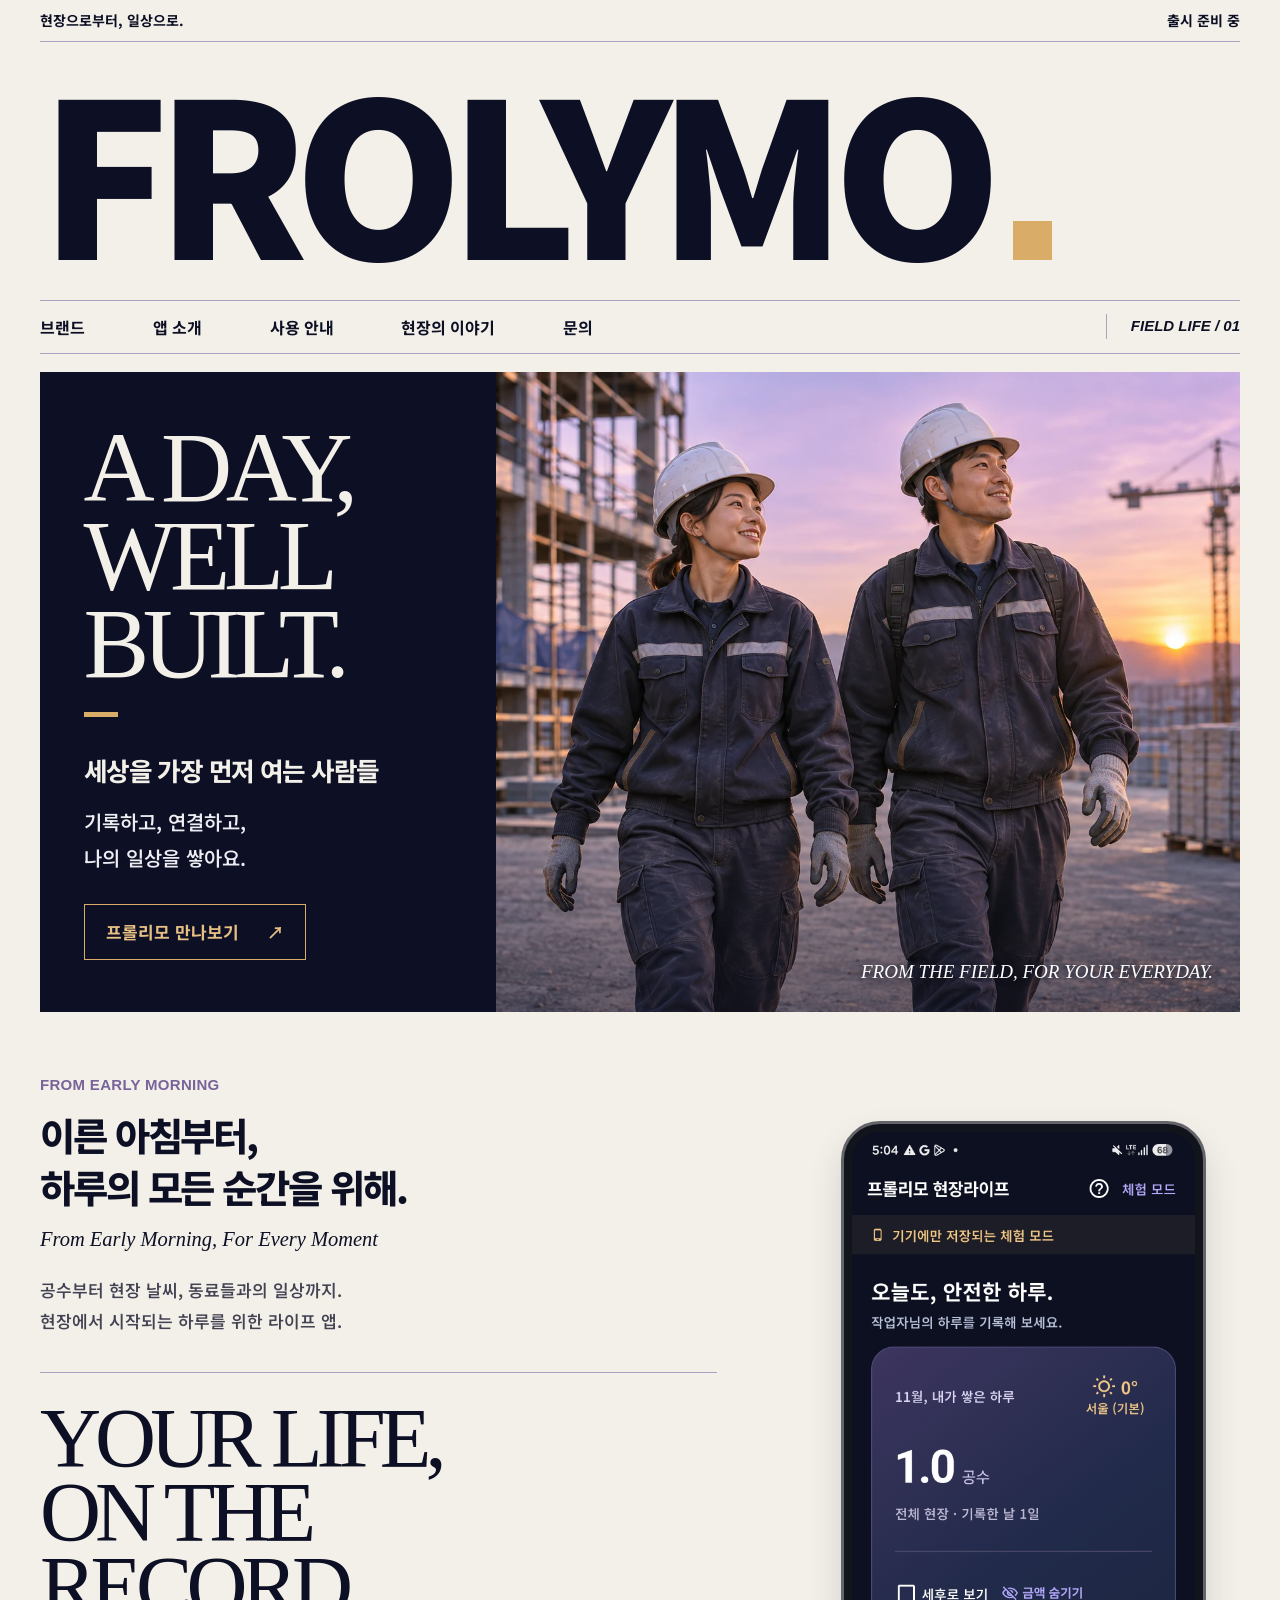
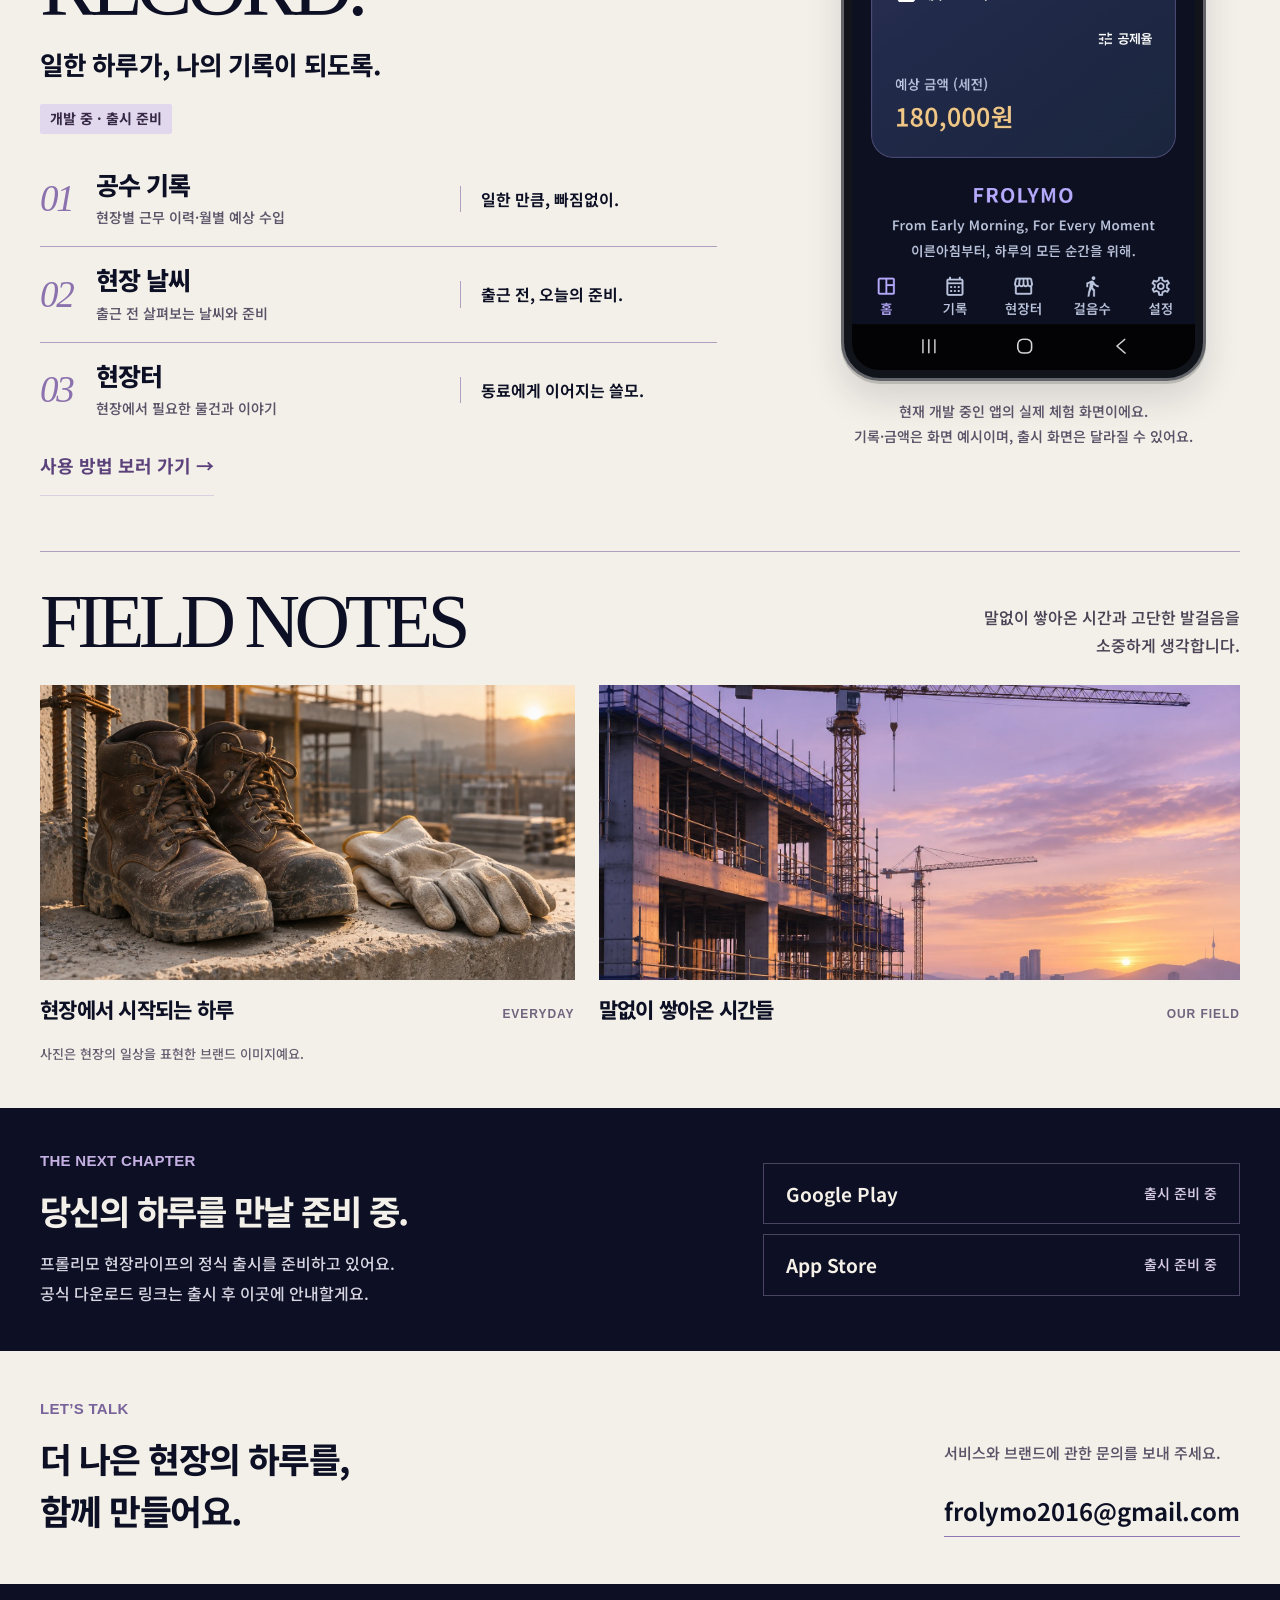
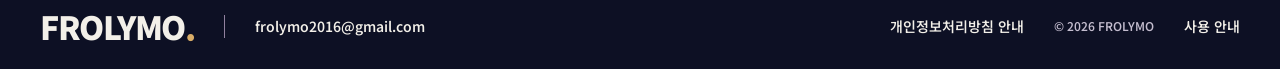
==== commit 46db8db2: "Add Google Search Console ownership verification" ====
--- a/index.html
+++ b/index.html
@@ -17,7 +17,7 @@
   <meta property="og:image:width" content="1200">
   <meta property="og:image:height" content="630">
   <meta name="twitter:card" content="summary_large_image">
-  <!-- GOOGLE_SITE_VERIFICATION -->
+  <meta name="google-site-verification" content="z9HrR0KNAIvHe7jSPkp-lPeW0XLSJh-FsrbWZiaZsLI" />
   <link rel="icon" href="./assets/brand/favicon.svg" type="image/svg+xml">
   <link rel="preload" href="./assets/fonts/NotoSansKR-Variable.woff2" as="font" type="font/woff2" crossorigin>
   <link rel="stylesheet" href="./css/styles.css?v=20261111-noto">
--- a/css/editorial.css
+++ b/css/editorial.css
@@ -73,6 +73,7 @@
 .mag-contact h2{font-size:clamp(24px,2.7vw,35px);font-weight:750;letter-spacing:-.045em;line-height:1.5}
 .mag-contact-detail p{font-size:15px;color:#5b5368;margin-bottom:11px}
 .editorial-page .mag-contact-detail .text-link{font-size:clamp(17px,2vw,24px);font-weight:650;color:var(--navy);border-bottom:1px solid #8c77b4;padding-bottom:5px;overflow-wrap:anywhere}
+.editorial-page .mag-service-intro > .text-link{font-weight:700;color:#5c427b}
 .mag-footer{background:var(--navy);color:var(--paper);padding-block:25px}
 .mag-footer-inner{display:flex;align-items:center;gap:30px;font-size:14px;font-weight:550}
 .mag-footer-brand{font-size:32px;font-weight:900;letter-spacing:-.045em;line-height:1.1}
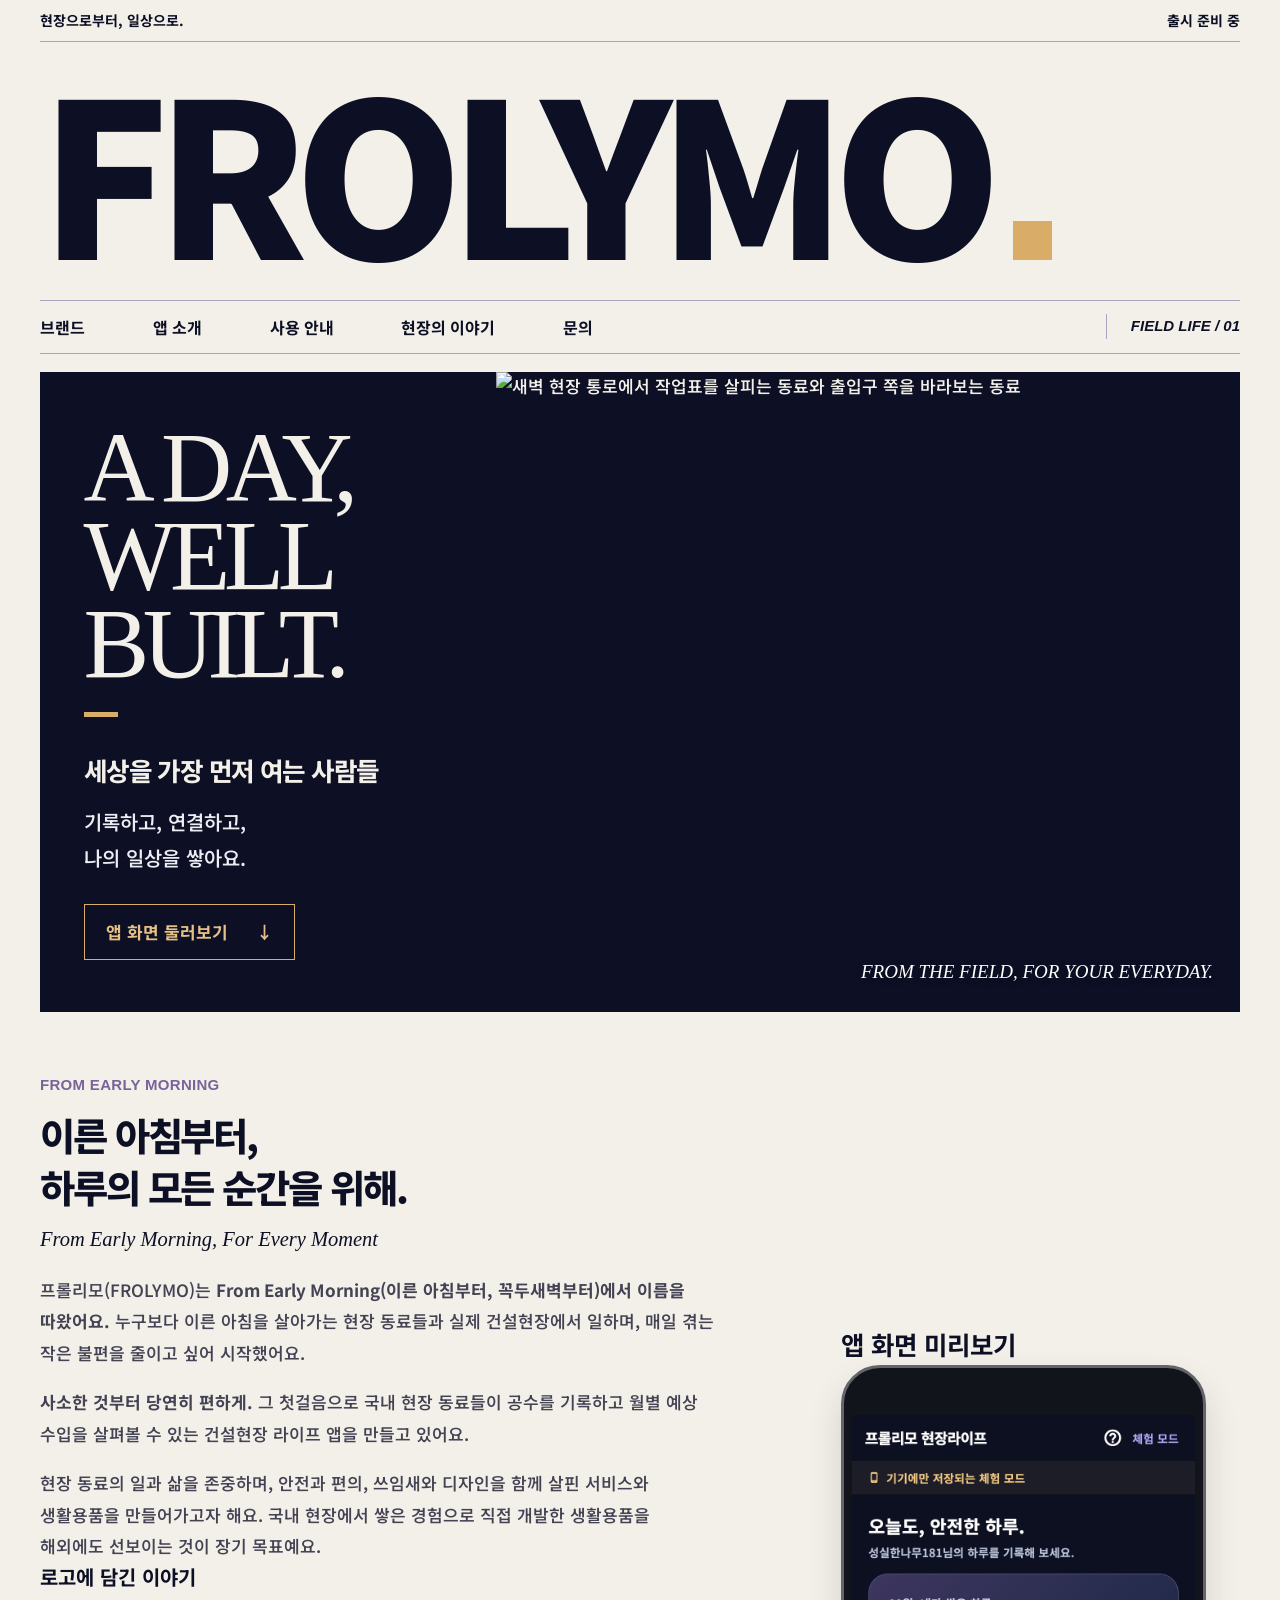
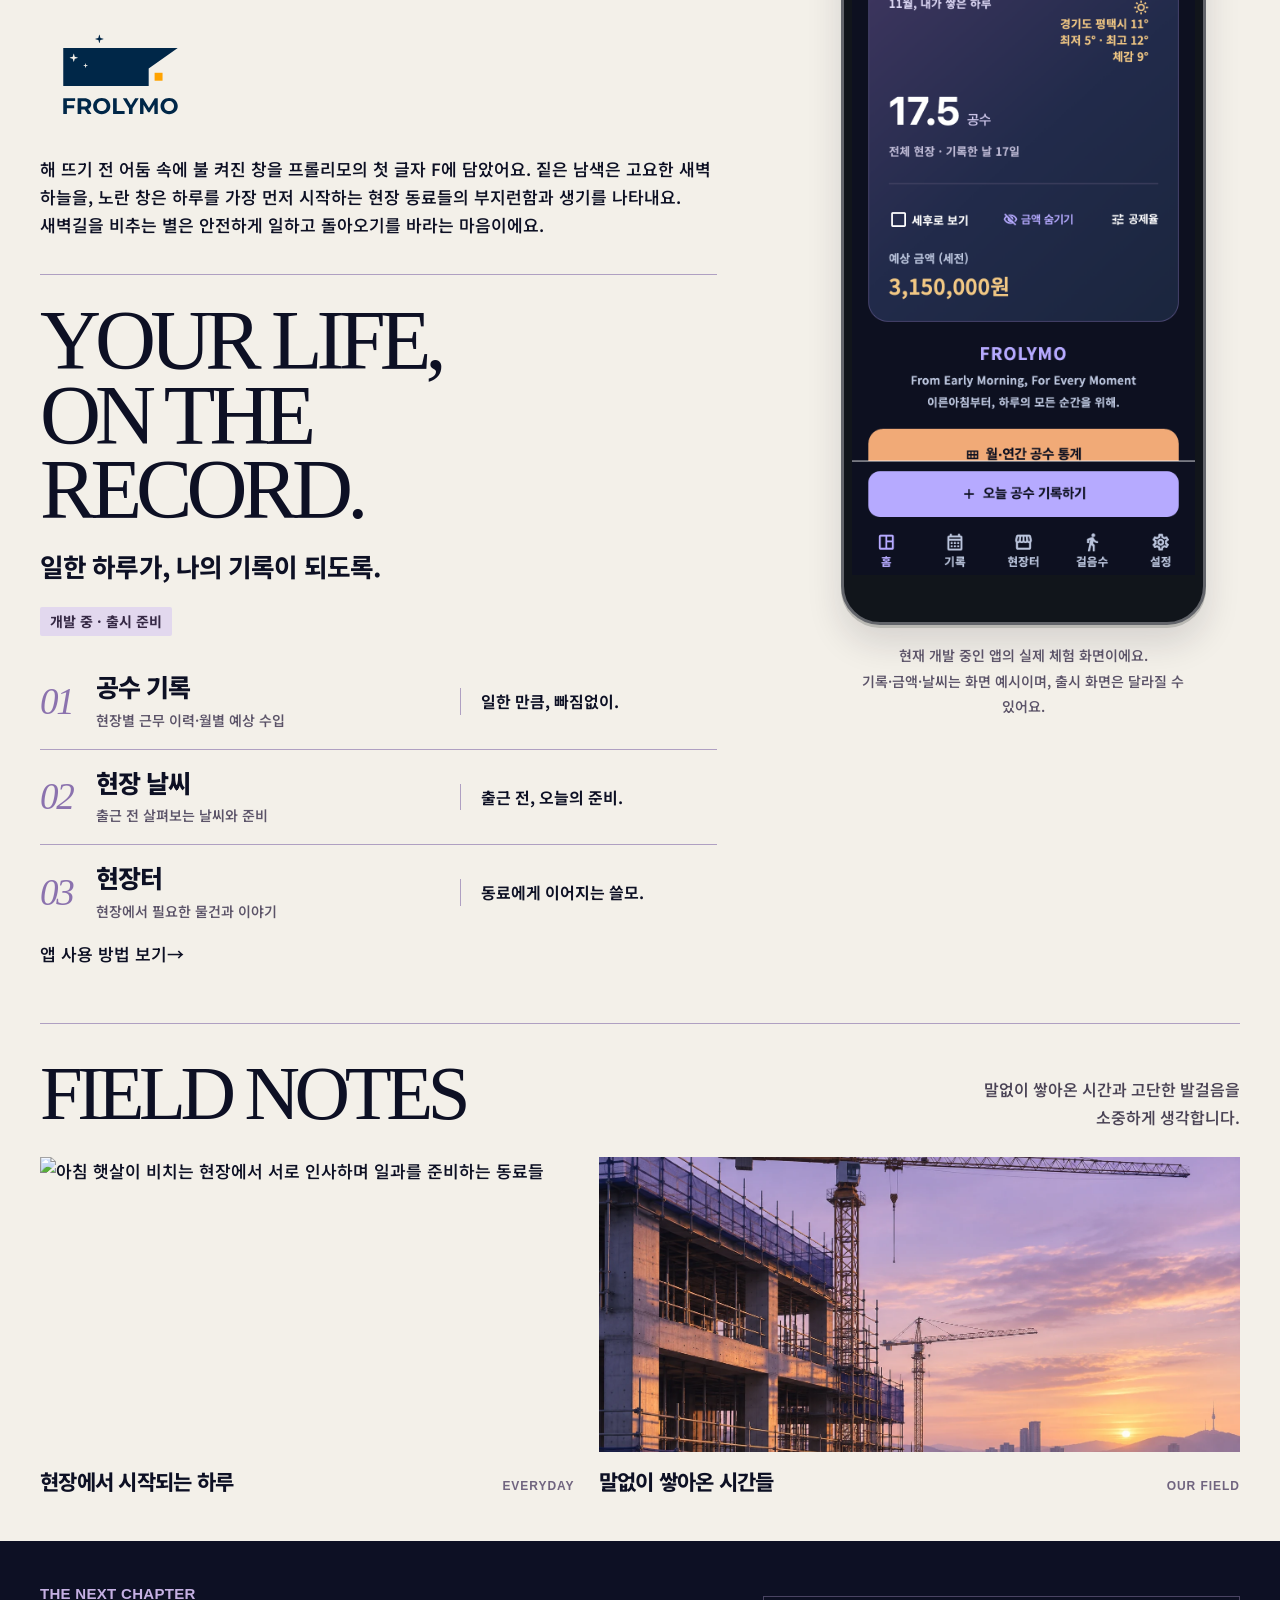
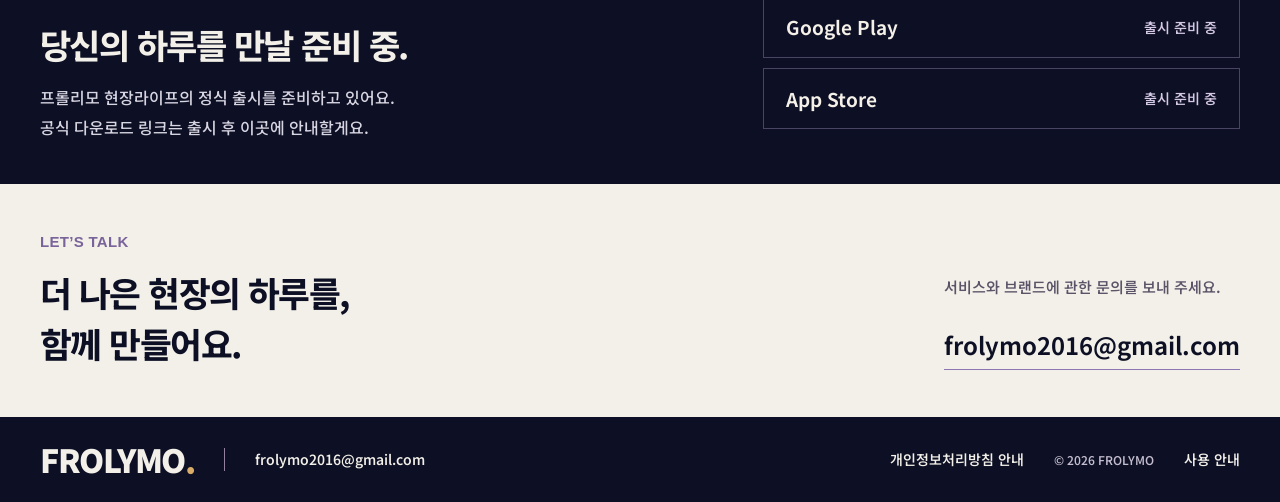
==== commit 8172a709: "Refresh FROLYMO homepage" ====
--- a/index.html
+++ b/index.html
@@ -17,14 +17,15 @@
   <meta property="og:image:width" content="1200">
   <meta property="og:image:height" content="630">
   <meta name="twitter:card" content="summary_large_image">
-  <meta name="google-site-verification" content="z9HrR0KNAIvHe7jSPkp-lPeW0XLSJh-FsrbWZiaZsLI" />
-  <link rel="icon" href="./assets/brand/favicon.svg" type="image/svg+xml">
+  <meta name="google-site-verification" content="z9HrR0KNAIvHe7jSPkp-lPeW0XLSJh-FsrbWZiaZsLI">
+  <link rel="icon" href="./assets/brand/favicon.svg?v=frolymo-2" type="image/svg+xml">
+  <link rel="apple-touch-icon" href="./assets/brand/apple-touch-icon-frolymo.png" sizes="180x180">
   <link rel="preload" href="./assets/fonts/NotoSansKR-Variable.woff2" as="font" type="font/woff2" crossorigin>
   <link rel="stylesheet" href="./css/styles.css?v=20261111-noto">
-  <link rel="stylesheet" href="./css/editorial.css?v=20261121-editorial-1">
-  <link rel="preload" as="image" href="./assets/editorial/hero-workers.webp" fetchpriority="high">
+  <link rel="stylesheet" href="./css/editorial.css?v=20261125-editorial-6">
+  <link rel="preload" as="image" href="./assets/editorial/hero-morning-coworkers.jpg" fetchpriority="high">
   <script src="./js/config.js" defer></script>
-  <script src="./js/main.js" defer></script>
+  <script src="./js/main.js?v=20261125-preview" defer></script>
 </head>
 <body class="editorial-page">
   <a class="skip-link" href="#main">본문으로 바로가기</a>
@@ -43,9 +44,9 @@
         <h1 id="hero-title"><span class="mag-hero-english" lang="en">A DAY,<br>WELL<br>BUILT.</span><span class="mag-hero-korean">세상을 가장 먼저 여는 사람들</span></h1>
         <span class="mag-gold-rule" aria-hidden="true"></span>
         <p class="mag-hero-description">기록하고, 연결하고,<br>나의 일상을 쌓아요.</p>
-        <a class="mag-button" href="#service">프롤리모 만나보기 <span aria-hidden="true">↗</span></a>
+        <a class="mag-button" href="#app-preview">앱 화면 둘러보기 <span aria-hidden="true">↓</span></a>
       </div>
-      <figure class="mag-hero-photo"><img src="./assets/editorial/hero-workers.webp" alt="새벽 현장에서 나란히 걷는 두 현장 동료를 표현한 브랜드 이미지" width="1536" height="1024" fetchpriority="high" decoding="async"><figcaption lang="en">FROM THE FIELD, FOR YOUR EVERYDAY.</figcaption></figure>
+      <figure class="mag-hero-photo"><img src="./assets/editorial/hero-morning-coworkers.jpg" alt="새벽 현장 통로에서 작업표를 살피는 동료와 출입구 쪽을 바라보는 동료" width="1536" height="1024" fetchpriority="high" decoding="async"><figcaption lang="en">FROM THE FIELD, FOR YOUR EVERYDAY.</figcaption></figure>
     </section>
     <section class="mag-app-spread mag-shell" aria-labelledby="service-title">
       <div class="mag-app-story">
@@ -53,7 +54,17 @@
           <p class="mag-eyebrow" lang="en">FROM EARLY MORNING</p>
           <h2>이른 아침부터,<br>하루의 모든 순간을 위해.</h2>
           <p class="mag-slogan" lang="en">From Early Morning, For Every Moment</p>
-          <p class="mag-brand-description">공수부터 현장 날씨, 동료들과의 일상까지.<br>현장에서 시작되는 하루를 위한 라이프 앱.</p>
+          <p class="mag-brand-description">프롤리모(FROLYMO)는 <strong><span lang="en">From Early Morning</span>(이른 아침부터, 꼭두새벽부터)에서 이름을 따왔어요.</strong> 누구보다 이른 아침을 살아가는 현장 동료들과 실제 건설현장에서 일하며, 매일 겪는 작은 불편을 줄이고 싶어 시작했어요.</p>
+          <p class="mag-brand-description"><strong>사소한 것부터 당연히 편하게.</strong> 그 첫걸음으로 국내 현장 동료들이 공수를 기록하고 월별 예상 수입을 살펴볼 수 있는 건설현장 라이프 앱을 만들고 있어요.</p>
+          <p class="mag-brand-description">현장 동료의 일과 삶을 존중하며, 안전과 편의, 쓰임새와 디자인을 함께 살핀 서비스와 생활용품을 만들어가고자 해요. 국내 현장에서 쌓은 경험으로 직접 개발한 생활용품을 해외에도 선보이는 것이 장기 목표예요.</p>
+          <section class="mag-brand-identity" aria-labelledby="brand-logo-title">
+            <h3 id="brand-logo-title">로고에 담긴 이야기</h3>
+            <img class="mag-brand-mark" src="./assets/brand/frolymo-logo.svg" alt="새벽빛을 닮은 남색 심벌에 별과 노란 창이 담긴 프롤리모 로고" width="161" height="161" loading="lazy" decoding="async">
+            <div class="mag-brand-logo-story">
+              <p>해 뜨기 전 어둠 속에 불 켜진 창을 프롤리모의 첫 글자 F에 담았어요. 짙은 남색은 고요한 새벽 하늘을, 노란 창은 하루를 가장 먼저 시작하는 현장 동료들의 부지런함과 생기를 나타내요.</p>
+              <p>새벽길을 비추는 별은 안전하게 일하고 돌아오기를 바라는 마음이에요.</p>
+            </div>
+          </section>
         </div>
         <div id="service" class="mag-service-intro section-anchor">
           <h2 id="service-title" class="mag-editorial-heading" lang="en">YOUR LIFE,<br>ON THE<br>RECORD.</h2>
@@ -64,18 +75,33 @@
             <article class="mag-feature"><span class="mag-feature-number" aria-hidden="true">02</span><div class="mag-feature-title"><h3>현장 날씨</h3><p>출근 전 살펴보는 날씨와 준비</p></div><p class="mag-feature-tagline">출근 전,<br class="mag-tablet-break"> 오늘의 준비.</p></article>
             <article class="mag-feature"><span class="mag-feature-number" aria-hidden="true">03</span><div class="mag-feature-title"><h3>현장터</h3><p>현장에서 필요한 물건과 이야기</p></div><p class="mag-feature-tagline">동료에게<br class="mag-tablet-break"> 이어지는 쓸모.</p></article>
           </div>
-          <a class="text-link" href="./guide/">사용 방법 보러 가기 <span aria-hidden="true">→</span></a>
+          <a class="mag-guide-button" href="./guide/"><span>앱 사용 방법 보기</span><span aria-hidden="true">→</span></a>
         </div>
       </div>
-      <figure class="mag-app-preview"><div class="mag-phone-frame"><img src="./assets/editorial/app-home-original.jpg" width="1080" height="2640" alt="개발 중인 프롤리모 현장라이프 실제 공수 홈 화면. 1.0공수, 예상 금액 세전 180,000원, 홈·기록·현장터·걸음수·설정 탭이 보여요." loading="lazy" decoding="async"></div><figcaption>현재 개발 중인 앱의 실제 체험 화면이에요.<br>기록·금액은 화면 예시이며, 출시 화면은 달라질 수 있어요.</figcaption></figure>
+      <section id="app-preview" class="mag-app-preview section-anchor" aria-labelledby="app-preview-title">
+        <h2 id="app-preview-title">앱 화면 미리보기</h2>
+        <div class="mag-preview-options" role="group" aria-label="미리 볼 앱 화면" hidden>
+          <button type="button" aria-pressed="true" data-preview-src="./assets/guide/guide-12-weather-home.webp" data-preview-alt="경기도 평택시 예시 날씨와 월 공수, 예상 수입이 보이는 체험 모드 홈 화면">홈</button>
+          <button type="button" aria-pressed="false" data-preview-src="./assets/guide/guide-03-record.webp" data-preview-alt="근무 현장과 날짜, 공수를 선택하는 공수 기록 화면">공수 기록</button>
+          <button type="button" aria-pressed="false" data-preview-src="./assets/guide/guide-07-calendar-october.png" data-preview-alt="2026년 10월 날짜별 공수가 색으로 표시된 벽돌 달력 화면">벽돌 달력</button>
+          <button type="button" aria-pressed="false" data-preview-src="./assets/guide/guide-13-weather-detail.webp" data-preview-alt="경기도 평택시의 내일 예보와 시간대별 날씨를 보여 주는 화면">현장 날씨</button>
+        </div>
+        <figure>
+          <div class="mag-phone-frame">
+            <a class="mag-preview-enlarge" href="./assets/guide/guide-12-weather-home.webp" aria-label="경기도 평택시 예시 날씨와 월 공수, 예상 수입이 보이는 체험 모드 홈 화면 크게 보기">
+              <img src="./assets/guide/guide-12-weather-home.webp" width="840" height="1860" alt="경기도 평택시 예시 날씨와 월 공수, 예상 수입이 보이는 체험 모드 홈 화면" loading="lazy" decoding="async">
+            </a>
+          </div>
+          <figcaption>현재 개발 중인 앱의 실제 체험 화면이에요.<br>기록·금액·날씨는 화면 예시이며, 출시 화면은 달라질 수 있어요.</figcaption>
+        </figure>
+      </section>
     </section>
     <section id="field-notes" class="mag-field-notes mag-shell section-anchor" aria-labelledby="field-notes-title">
       <div class="mag-notes-heading"><h2 id="field-notes-title" class="mag-editorial-heading" lang="en">FIELD NOTES</h2><p>말없이 쌓아온 시간과 고단한 발걸음을<br>소중하게 생각합니다.</p></div>
       <div class="mag-notes-grid">
-        <figure><img src="./assets/editorial/workday-essentials.webp" alt="아침 햇빛을 받은 작업화와 작업용 장갑" width="1536" height="1024" loading="lazy" decoding="async"><figcaption><span>현장에서 시작되는 하루</span><span class="mag-note-category">EVERYDAY</span></figcaption></figure>
+        <figure><img src="./assets/editorial/workday-morning-start.jpg" alt="아침 햇살이 비치는 현장에서 서로 인사하며 일과를 준비하는 동료들" width="1536" height="1024" loading="lazy" decoding="async"><figcaption><span>현장에서 시작되는 하루</span><span class="mag-note-category">EVERYDAY</span></figcaption></figure>
         <figure><img src="./assets/editorial/dawn-site.webp" alt="보랏빛 새벽 하늘 아래 건설 중인 건물과 크레인" width="1536" height="1024" loading="lazy" decoding="async"><figcaption><span>말없이 쌓아온 시간들</span><span class="mag-note-category">OUR FIELD</span></figcaption></figure>
       </div>
-      <p class="mag-image-note">사진은 현장의 일상을 표현한 브랜드 이미지예요.</p>
     </section>
     <section id="launch" class="mag-launch section-anchor" aria-labelledby="launch-title"><div class="mag-shell mag-launch-inner"><div><p class="mag-eyebrow" lang="en">THE NEXT CHAPTER</p><h2 id="launch-title" data-release-label>당신의 하루를 만날 준비 중.</h2><p data-release-description>프롤리모 현장라이프의 정식 출시를 준비하고 있어요.<br>공식 다운로드 링크는 출시 후 이곳에 안내할게요.</p></div><div class="mag-download-area" aria-label="앱 다운로드 안내"><div data-download="android"><span class="store-link" aria-disabled="true"><span>Google Play</span><small>출시 준비 중</small></span></div><div data-download="ios"><span class="store-link" aria-disabled="true"><span>App Store</span><small>출시 준비 중</small></span></div></div></div></section>
     <section id="contact" class="mag-contact mag-shell section-anchor" aria-labelledby="contact-title"><div><p class="mag-eyebrow" lang="en">LET’S TALK</p><h2 id="contact-title">더 나은 현장의 하루를,<br>함께 만들어요.</h2></div><div class="mag-contact-detail"><p data-contact-notice>서비스와 브랜드에 관한 문의를 보내 주세요.</p><div data-contact-target><a class="text-link" href="mailto:frolymo2016@gmail.com">frolymo2016@gmail.com</a></div></div></section>
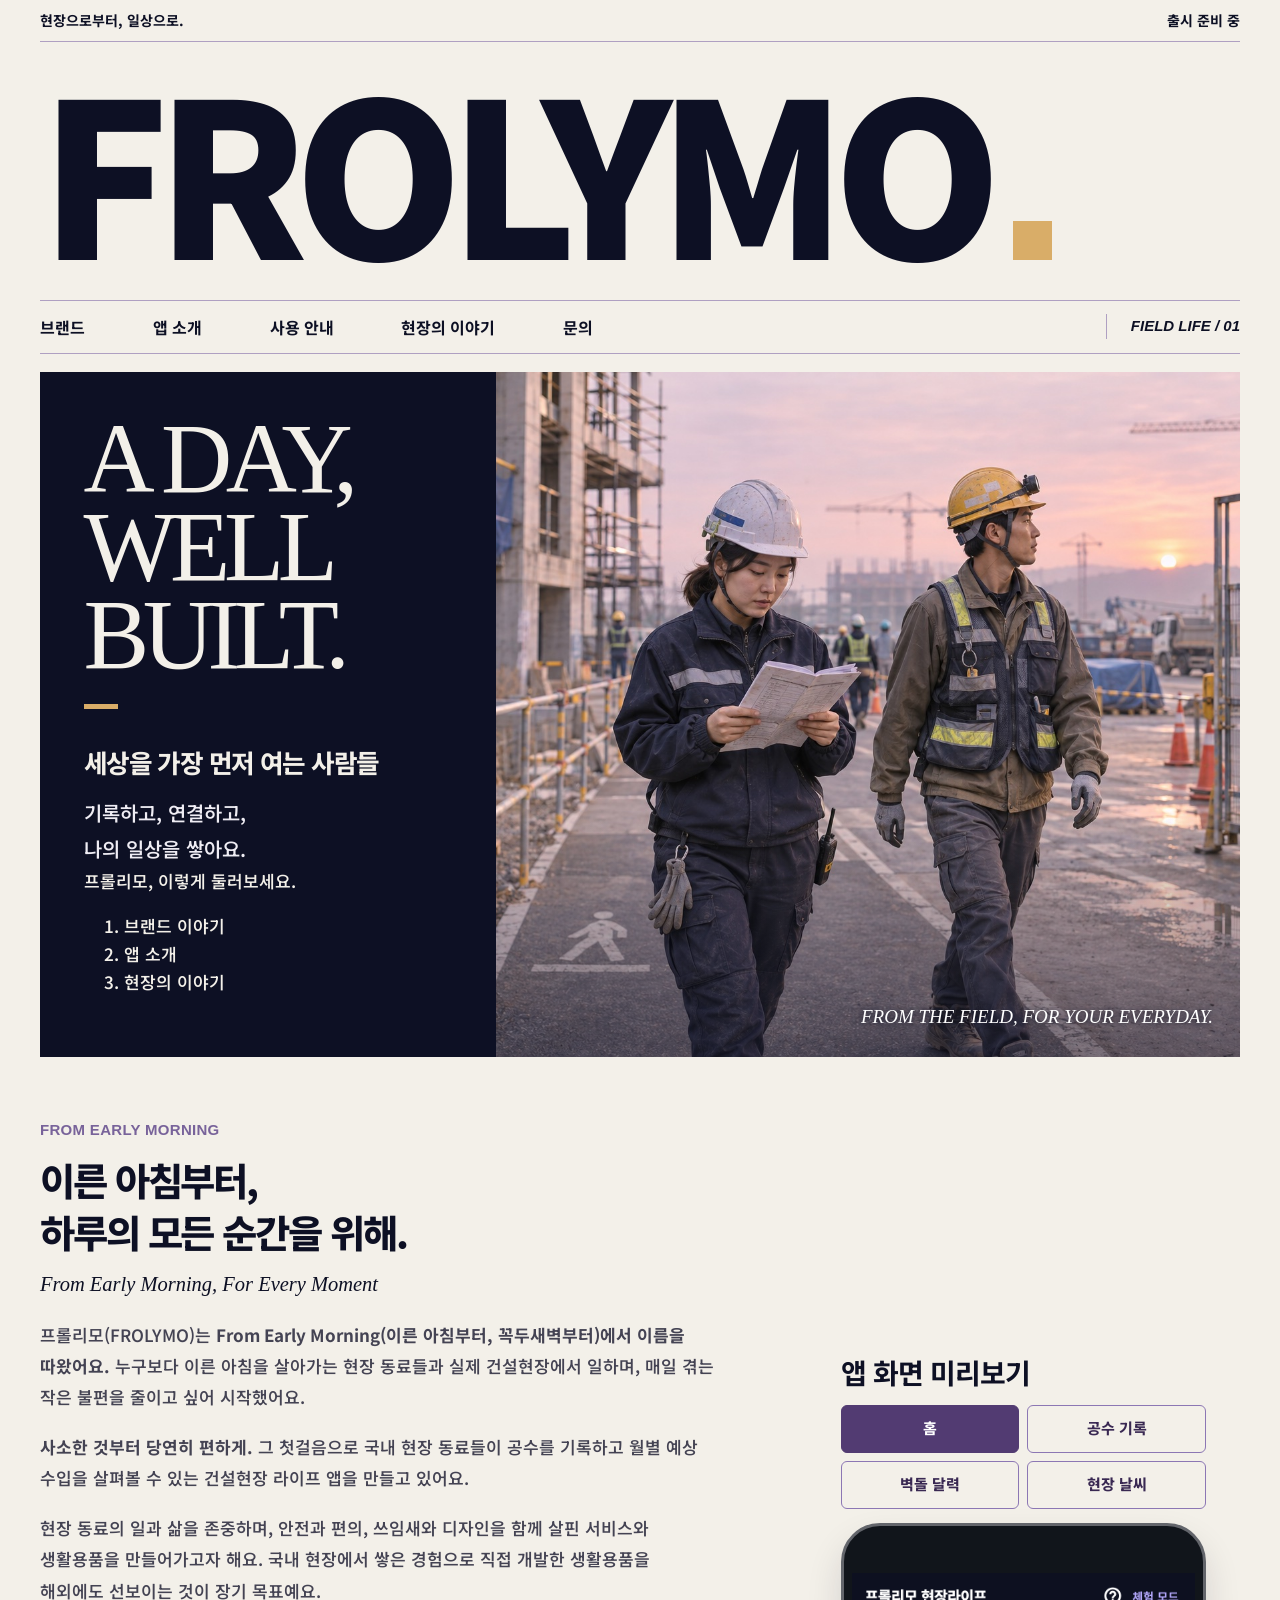
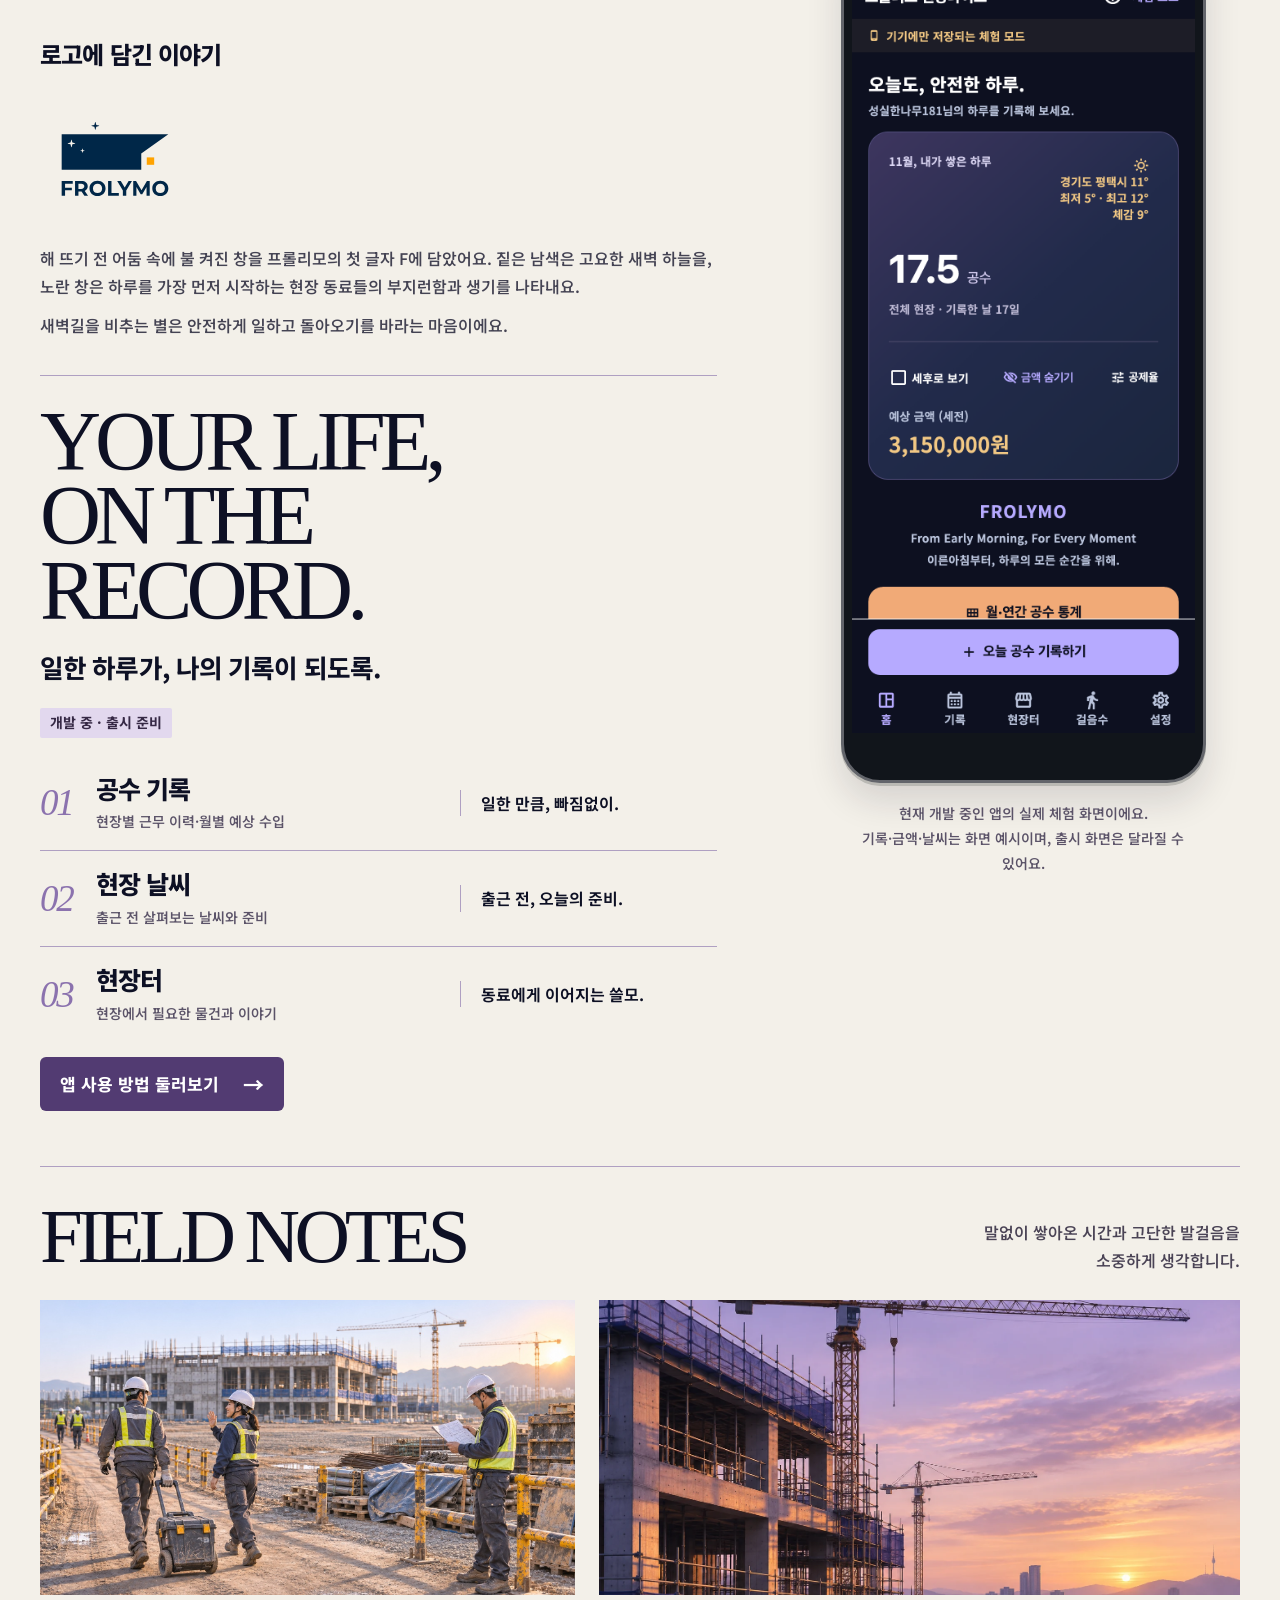
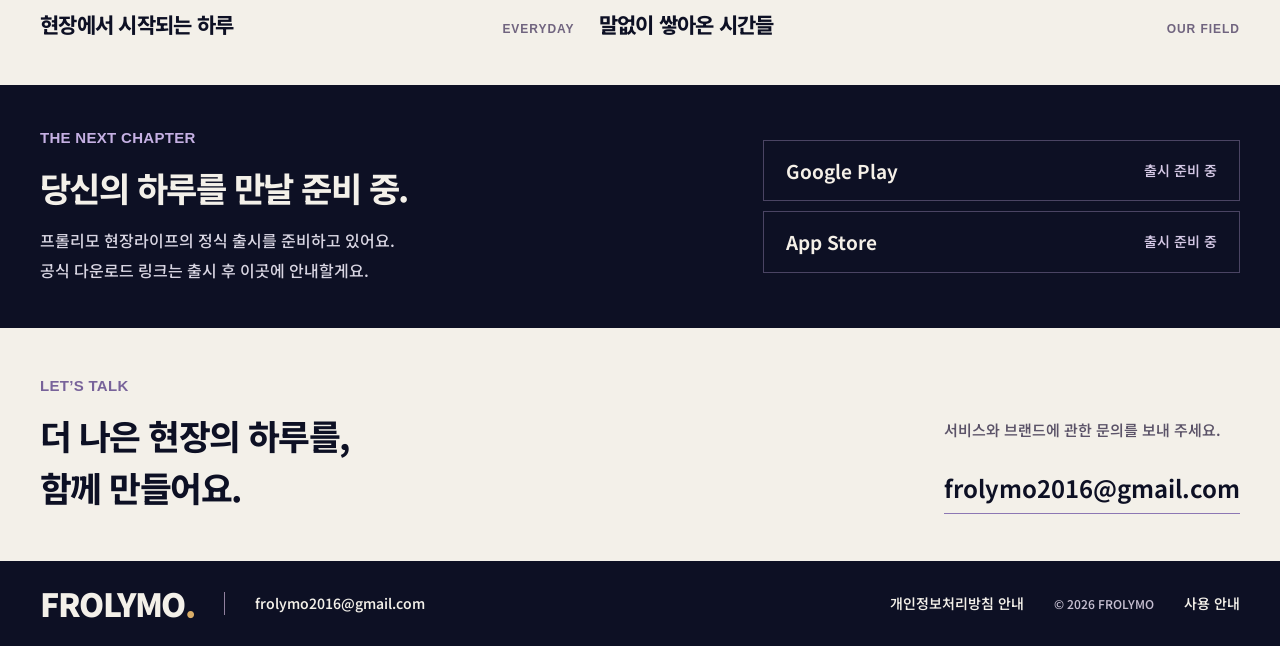
==== commit a3f4357c: "Introduce the FROLYMO homepage tour" ====
--- a/index.html
+++ b/index.html
@@ -22,7 +22,7 @@
   <link rel="apple-touch-icon" href="./assets/brand/apple-touch-icon-frolymo.png" sizes="180x180">
   <link rel="preload" href="./assets/fonts/NotoSansKR-Variable.woff2" as="font" type="font/woff2" crossorigin>
   <link rel="stylesheet" href="./css/styles.css?v=20261111-noto">
-  <link rel="stylesheet" href="./css/editorial.css?v=20261125-editorial-6">
+  <link rel="stylesheet" href="./css/editorial.css?v=20261126-tour">
   <link rel="preload" as="image" href="./assets/editorial/hero-morning-coworkers.jpg" fetchpriority="high">
   <script src="./js/config.js" defer></script>
   <script src="./js/main.js?v=20261125-preview" defer></script>
@@ -44,7 +44,10 @@
         <h1 id="hero-title"><span class="mag-hero-english" lang="en">A DAY,<br>WELL<br>BUILT.</span><span class="mag-hero-korean">세상을 가장 먼저 여는 사람들</span></h1>
         <span class="mag-gold-rule" aria-hidden="true"></span>
         <p class="mag-hero-description">기록하고, 연결하고,<br>나의 일상을 쌓아요.</p>
-        <a class="mag-button" href="#app-preview">앱 화면 둘러보기 <span aria-hidden="true">↓</span></a>
+        <nav class="mag-tour" aria-label="홈페이지 둘러보기">
+          <p>프롤리모, 이렇게 둘러보세요.</p>
+          <ol><li><a href="#brand">브랜드 이야기</a></li><li><a href="#service">앱 소개</a></li><li><a href="#field-notes">현장의 이야기</a></li></ol>
+        </nav>
       </div>
       <figure class="mag-hero-photo"><img src="./assets/editorial/hero-morning-coworkers.jpg" alt="새벽 현장 통로에서 작업표를 살피는 동료와 출입구 쪽을 바라보는 동료" width="1536" height="1024" fetchpriority="high" decoding="async"><figcaption lang="en">FROM THE FIELD, FOR YOUR EVERYDAY.</figcaption></figure>
     </section>
@@ -75,7 +78,7 @@
             <article class="mag-feature"><span class="mag-feature-number" aria-hidden="true">02</span><div class="mag-feature-title"><h3>현장 날씨</h3><p>출근 전 살펴보는 날씨와 준비</p></div><p class="mag-feature-tagline">출근 전,<br class="mag-tablet-break"> 오늘의 준비.</p></article>
             <article class="mag-feature"><span class="mag-feature-number" aria-hidden="true">03</span><div class="mag-feature-title"><h3>현장터</h3><p>현장에서 필요한 물건과 이야기</p></div><p class="mag-feature-tagline">동료에게<br class="mag-tablet-break"> 이어지는 쓸모.</p></article>
           </div>
-          <a class="mag-guide-button" href="./guide/"><span>앱 사용 방법 보기</span><span aria-hidden="true">→</span></a>
+          <a class="mag-guide-button" href="./guide/"><span>앱 사용 방법 둘러보기</span><span aria-hidden="true">→</span></a>
         </div>
       </div>
       <section id="app-preview" class="mag-app-preview section-anchor" aria-labelledby="app-preview-title">
--- a/css/editorial.css
+++ b/css/editorial.css
@@ -33,10 +33,15 @@
 .mag-brand-intro h2{font-size:clamp(27px,3vw,43px);font-weight:800;letter-spacing:-.055em;line-height:1.35}
 .mag-slogan{font:italic clamp(17px,1.6vw,23px)/1.6 Georgia,'Times New Roman',serif;margin-top:10px}
 .mag-brand-description{font-size:17px;font-weight:550;line-height:1.85;margin-top:18px;color:#444353}
+.mag-brand-identity{display:grid;row-gap:10px;justify-items:start;margin-top:28px}
+.mag-brand-identity h3{font-size:clamp(19px,2vw,24px);font-weight:800;letter-spacing:-.035em}
+.mag-brand-mark{display:block;width:clamp(80px,12vw,150px);height:auto}
+.mag-brand-logo-story{color:#444353;font-size:16px;line-height:1.8;word-break:keep-all}
+.mag-brand-logo-story p+p{margin-top:10px}
 .mag-service-intro{padding-top:29px}
 .mag-editorial-heading{font:400 clamp(60px,6.6vw,99px)/.88 Georgia,'Times New Roman',serif;letter-spacing:-.07em}
 .mag-section-subtitle{font-size:clamp(19px,2vw,26px);font-weight:750;letter-spacing:-.035em;line-height:1.55;margin-top:19px}
-.mag-development-label{display:inline-block;margin-top:21px;padding:3px 10px;font-size:14px;font-weight:700;background:#e2d8ee;color:#362945;border-radius:2px}
+.mag-development-label{display:inline-flex;align-items:center;justify-content:center;text-align:center;vertical-align:middle;min-height:30px;line-height:1.4;margin-top:21px;padding:3px 10px;font-size:14px;font-weight:700;background:#e2d8ee;color:#362945;border-radius:2px}
 .mag-features{margin-top:18px}
 .mag-feature{display:grid;grid-template-columns:40px minmax(0,1.35fr) minmax(0,1fr);gap:16px;align-items:center;min-height:94px;padding:16px 0;border-bottom:1px solid var(--rule)}
 .mag-feature:last-child{border-bottom:0}
@@ -47,6 +52,12 @@
 .mag-feature-tagline{font-size:16px;font-weight:650;line-height:1.65;border-left:1px solid var(--rule);padding-left:20px}
 .mag-tablet-break{display:none}
 .mag-app-preview{align-self:center;justify-self:center;width:min(100%,365px);min-width:0}
+.mag-app-preview h2{font-size:clamp(21px,2.4vw,28px);line-height:1.4;letter-spacing:-.035em}
+.mag-preview-options{display:grid;grid-template-columns:repeat(2,minmax(0,1fr));gap:8px;margin-block:12px 14px}
+.mag-preview-options[hidden]{display:none}
+.mag-preview-options button{min-height:48px;padding:8px 6px;border:1px solid #8c77b4;border-radius:6px;background:transparent;color:#392852;font:inherit;font-size:15px;font-weight:750;cursor:pointer}
+.mag-preview-options button[aria-pressed="true"]{background:#523b72;color:#fff;border-color:#523b72}
+.mag-preview-enlarge{display:block;border-radius:inherit}
 .mag-phone-frame{background:#11151b;border:3px solid #63656b;border-radius:39px;padding:8px;box-shadow:0 3px 0 #bab9b4,0 18px 35px #1b142a23}
 .mag-phone-frame img{width:100%;height:auto;border-radius:27px;aspect-ratio:1080/2640;object-fit:contain;color:#f3f0e9}
 .mag-app-preview figcaption{font-size:14px;font-weight:550;color:#5b5368;text-align:center;line-height:1.8;margin-top:18px}
@@ -59,7 +70,6 @@
 .mag-notes-grid img{width:100%;height:295px;object-fit:cover}
 .mag-notes-grid figcaption{display:flex;align-items:baseline;justify-content:space-between;gap:15px;margin-top:12px;font-size:21px;font-weight:750;letter-spacing:-.035em}
 .mag-note-category{font:600 12px/1.5 Arial,sans-serif;letter-spacing:.08em;color:#70647f}
-.mag-image-note{font-size:13px;font-weight:500;color:#655d70;margin-top:17px}
 .mag-launch{background:var(--navy);color:var(--paper);padding:42px 0}
 .mag-launch-inner{display:grid;grid-template-columns:1fr .72fr;gap:60px;align-items:center}
 .mag-launch .mag-eyebrow{color:#c5b0e3;margin-bottom:13px}
@@ -73,7 +83,9 @@
 .mag-contact h2{font-size:clamp(24px,2.7vw,35px);font-weight:750;letter-spacing:-.045em;line-height:1.5}
 .mag-contact-detail p{font-size:15px;color:#5b5368;margin-bottom:11px}
 .editorial-page .mag-contact-detail .text-link{font-size:clamp(17px,2vw,24px);font-weight:650;color:var(--navy);border-bottom:1px solid #8c77b4;padding-bottom:5px;overflow-wrap:anywhere}
-.editorial-page .mag-service-intro > .text-link{font-weight:700;color:#5c427b}
+.mag-guide-button{display:inline-flex;align-items:center;justify-content:space-between;gap:24px;min-height:54px;min-width:min(100%,244px);padding:12px 20px;margin-top:16px;border-radius:6px;background:#523b72;color:#fff;font-size:17px;font-weight:750}
+.mag-guide-button:hover,.mag-guide-button:focus-visible{background:#402959;color:#fff}
+.mag-guide-button span[aria-hidden]{font-size:21px;line-height:1}
 .mag-footer{background:var(--navy);color:var(--paper);padding-block:25px}
 .mag-footer-inner{display:flex;align-items:center;gap:30px;font-size:14px;font-weight:550}
 .mag-footer-brand{font-size:32px;font-weight:900;letter-spacing:-.045em;line-height:1.1}
@@ -112,10 +124,13 @@
  .mag-brand-intro h2{font-size:clamp(25px,6.8vw,37px);line-height:1.4}
  .mag-slogan{font-size:17px;line-height:1.7;margin-top:11px}
  .mag-brand-description{font-size:16px;line-height:1.85;margin-top:16px}
+ .mag-brand-identity{margin-top:22px}
+ .mag-brand-mark{width:80px}
  .mag-service-intro{padding-top:25px}
  .mag-editorial-heading{font-size:clamp(60px,16.2vw,92px);line-height:.9;letter-spacing:-.065em}
  .mag-section-subtitle{font-size:20px;margin-top:17px}
  .mag-development-label{font-size:13px;margin-top:17px}
+ .mag-guide-button{display:flex;width:100%}
  .mag-features{margin-top:14px}
  .mag-feature{grid-template-columns:29px minmax(0,1fr);gap:8px 14px;min-height:110px;padding:17px 0}
  .mag-feature-number{grid-row:1/3;font-size:32px}
@@ -134,7 +149,6 @@
  .mag-notes-grid img{height:auto;aspect-ratio:1.6/1}
  .mag-notes-grid figcaption{font-size:19px;gap:10px}
  .mag-note-category{font-size:11px;white-space:nowrap}
- .mag-image-note{font-size:12px;margin-top:21px}
  .mag-launch{padding-block:34px}
  .mag-launch-inner{grid-template-columns:1fr;gap:25px}
  .mag-launch h2{font-size:25px;line-height:1.5}
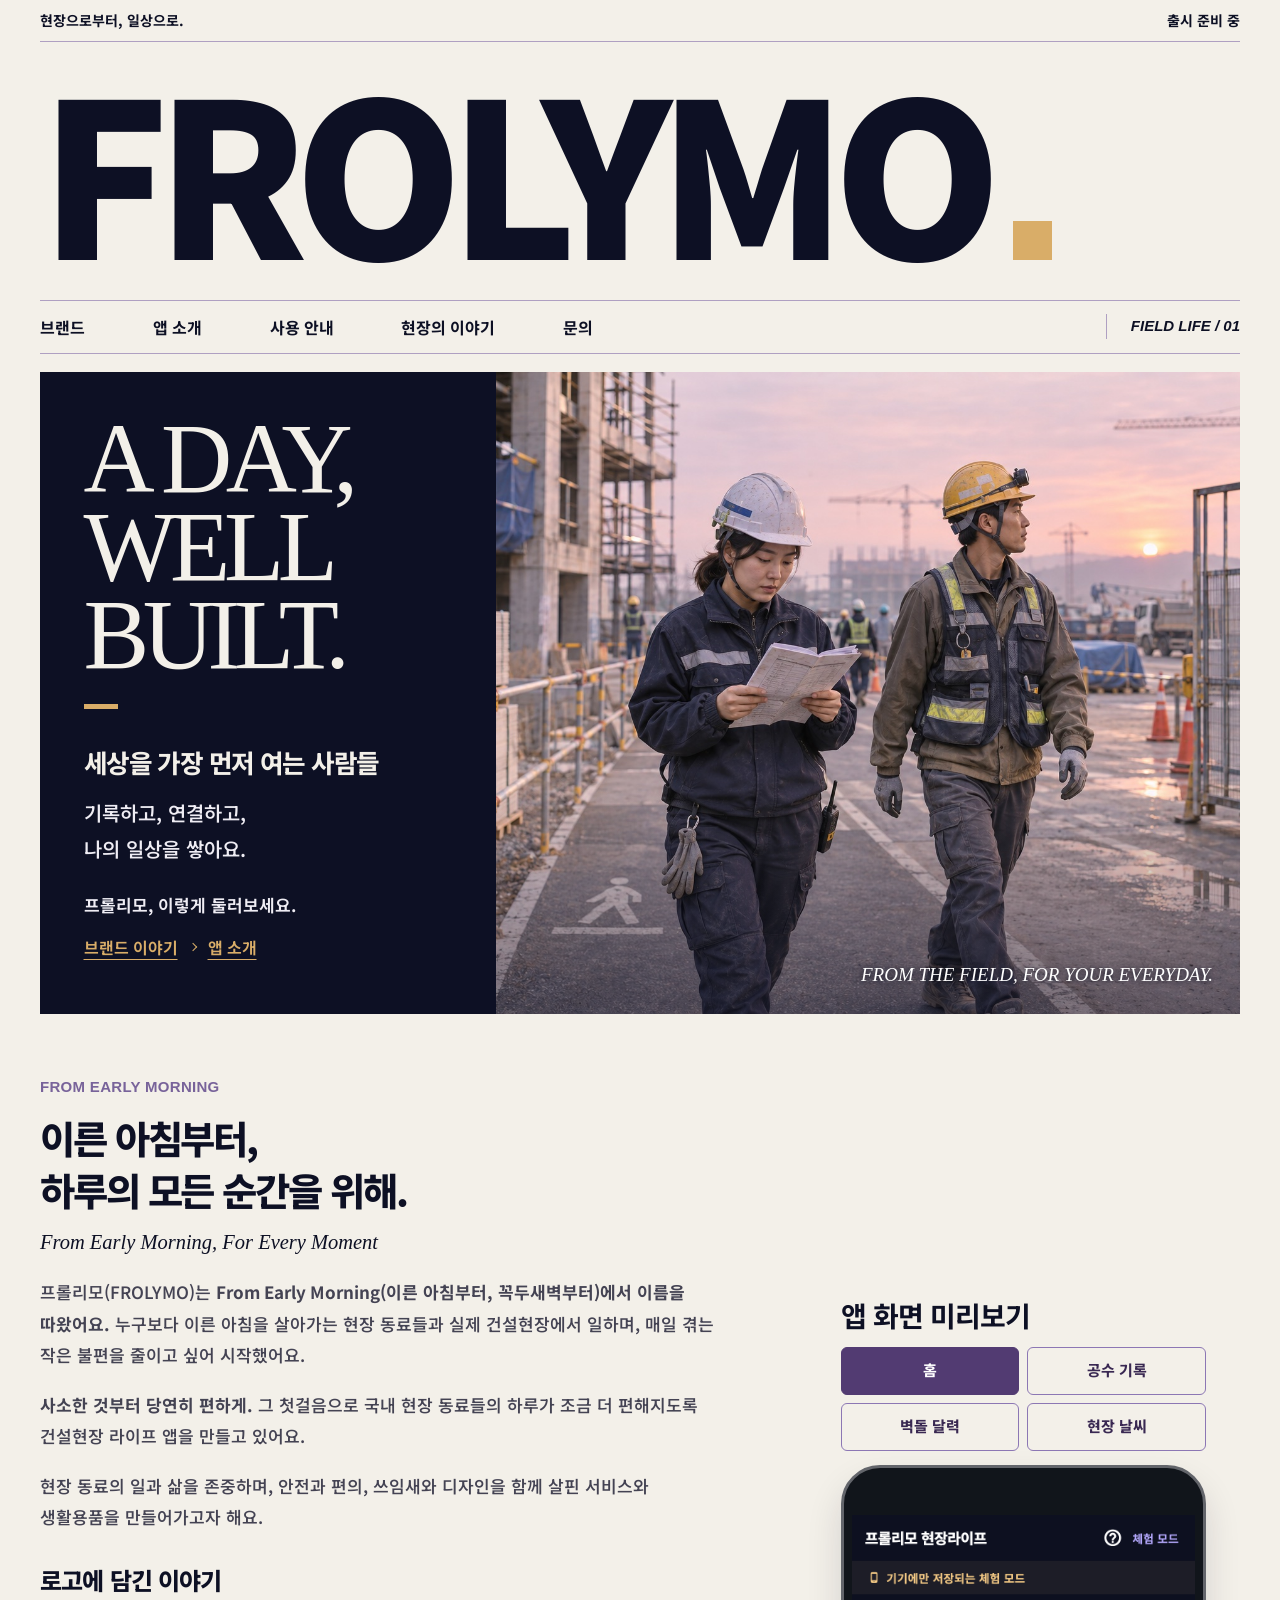
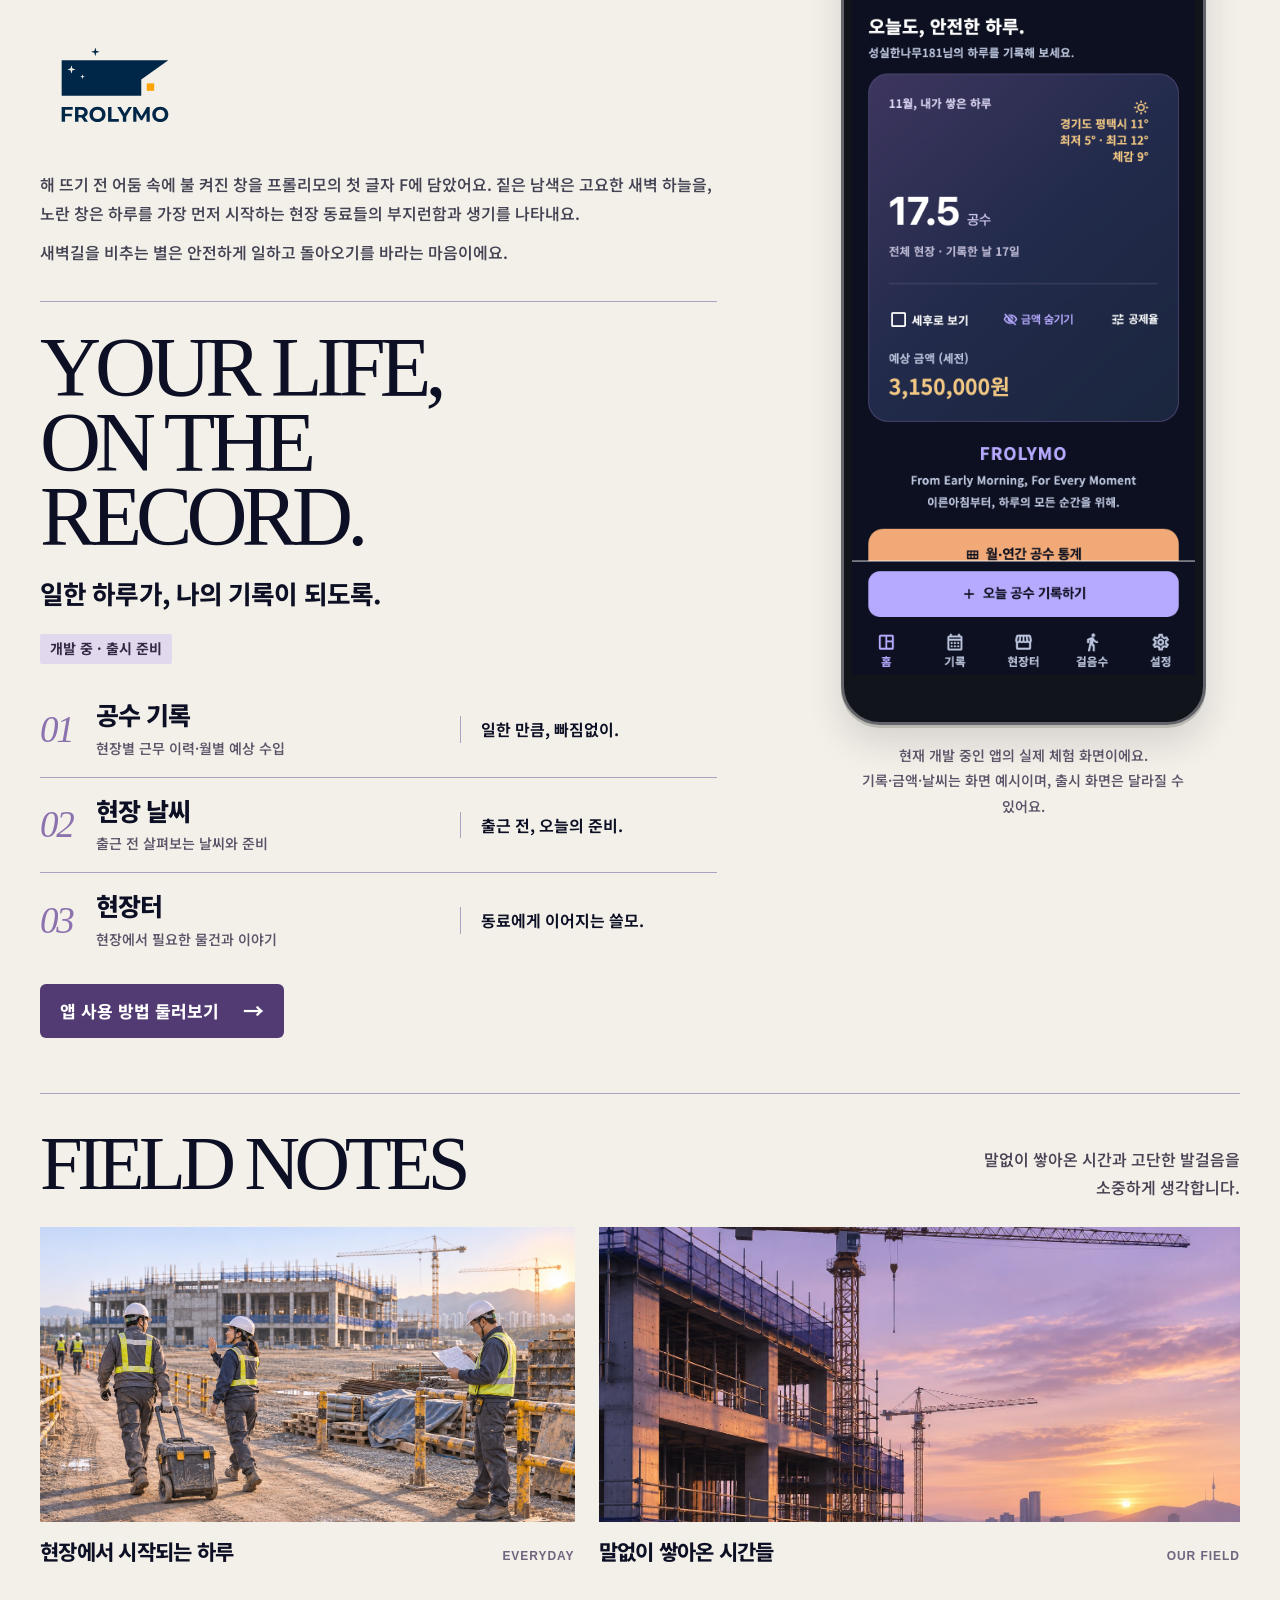
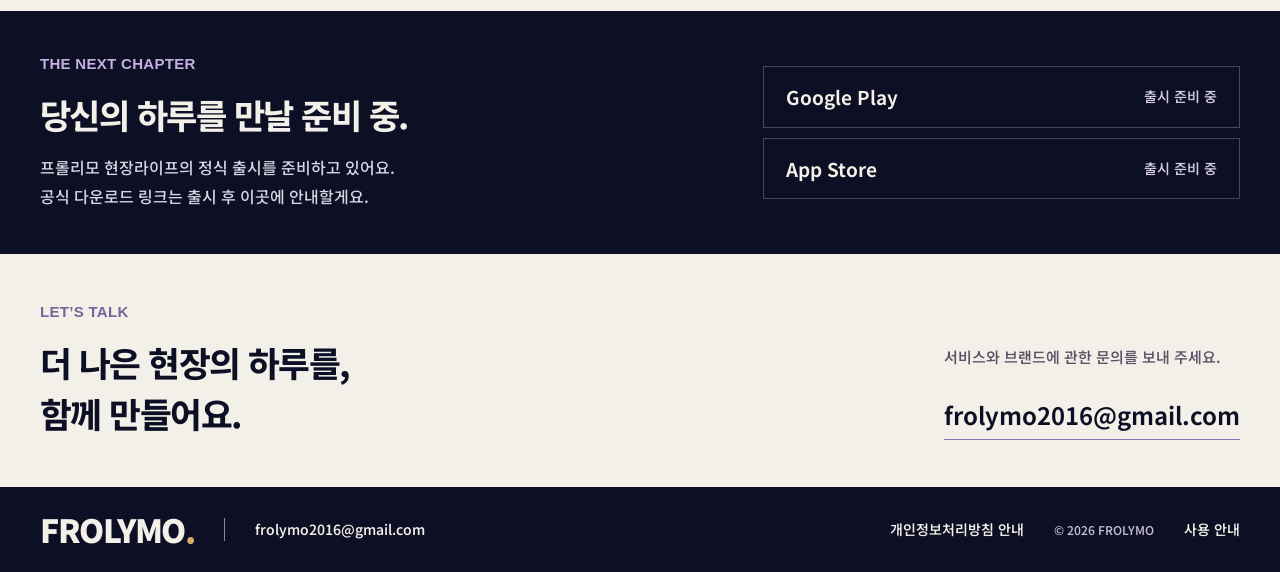
==== commit 554958c7: "Simplify the homepage tour and introduce the app for local field colleagues" ====
--- a/index.html
+++ b/index.html
@@ -46,7 +46,7 @@
         <p class="mag-hero-description">기록하고, 연결하고,<br>나의 일상을 쌓아요.</p>
         <nav class="mag-tour" aria-label="홈페이지 둘러보기">
           <p>프롤리모, 이렇게 둘러보세요.</p>
-          <ol><li><a href="#brand">브랜드 이야기</a></li><li><a href="#service">앱 소개</a></li><li><a href="#field-notes">현장의 이야기</a></li></ol>
+          <ol><li><a href="#brand">브랜드 이야기</a></li><li><a href="#service">앱 소개</a></li></ol>
         </nav>
       </div>
       <figure class="mag-hero-photo"><img src="./assets/editorial/hero-morning-coworkers.jpg" alt="새벽 현장 통로에서 작업표를 살피는 동료와 출입구 쪽을 바라보는 동료" width="1536" height="1024" fetchpriority="high" decoding="async"><figcaption lang="en">FROM THE FIELD, FOR YOUR EVERYDAY.</figcaption></figure>
@@ -58,8 +58,8 @@
           <h2>이른 아침부터,<br>하루의 모든 순간을 위해.</h2>
           <p class="mag-slogan" lang="en">From Early Morning, For Every Moment</p>
           <p class="mag-brand-description">프롤리모(FROLYMO)는 <strong><span lang="en">From Early Morning</span>(이른 아침부터, 꼭두새벽부터)에서 이름을 따왔어요.</strong> 누구보다 이른 아침을 살아가는 현장 동료들과 실제 건설현장에서 일하며, 매일 겪는 작은 불편을 줄이고 싶어 시작했어요.</p>
-          <p class="mag-brand-description"><strong>사소한 것부터 당연히 편하게.</strong> 그 첫걸음으로 국내 현장 동료들이 공수를 기록하고 월별 예상 수입을 살펴볼 수 있는 건설현장 라이프 앱을 만들고 있어요.</p>
-          <p class="mag-brand-description">현장 동료의 일과 삶을 존중하며, 안전과 편의, 쓰임새와 디자인을 함께 살핀 서비스와 생활용품을 만들어가고자 해요. 국내 현장에서 쌓은 경험으로 직접 개발한 생활용품을 해외에도 선보이는 것이 장기 목표예요.</p>
+          <p class="mag-brand-description"><strong>사소한 것부터 당연히 편하게.</strong> 그 첫걸음으로 국내 현장 동료들의 하루가 조금 더 편해지도록 건설현장 라이프 앱을 만들고 있어요.</p>
+          <p class="mag-brand-description">현장 동료의 일과 삶을 존중하며, 안전과 편의, 쓰임새와 디자인을 함께 살핀 서비스와 생활용품을 만들어가고자 해요.</p>
           <section class="mag-brand-identity" aria-labelledby="brand-logo-title">
             <h3 id="brand-logo-title">로고에 담긴 이야기</h3>
             <img class="mag-brand-mark" src="./assets/brand/frolymo-logo.svg" alt="새벽빛을 닮은 남색 심벌에 별과 노란 창이 담긴 프롤리모 로고" width="161" height="161" loading="lazy" decoding="async">
--- a/css/editorial.css
+++ b/css/editorial.css
@@ -169,3 +169,11 @@
 }
 @media(max-width:360px){.mag-hero-copy{padding-inline:23px}.mag-hero-korean{font-size:21px}.mag-hero-english{font-size:18vw}.mag-brand-description br{display:none}.mag-note-category{display:none}.mag-contact-detail p{font-size:13px}}
 @media(prefers-reduced-motion:reduce){.mag-button{transition:none}}
+
+.mag-tour{margin-top:24px}
+.mag-tour p{font-size:17px;font-weight:650;color:#efedf4}
+.mag-tour ol{display:flex;align-items:center;flex-wrap:wrap;gap:0 12px;padding:0;margin:4px 0 0;list-style:none}
+.mag-tour li{display:flex;align-items:center;gap:12px}
+.mag-tour li+li::before{content:"";width:5px;height:5px;border-top:1px solid var(--warm-gold);border-right:1px solid var(--warm-gold);transform:rotate(45deg)}
+.mag-tour a{display:inline-flex;align-items:center;min-height:48px;font-size:16px;font-weight:650;color:var(--warm-gold);text-decoration:underline;text-underline-offset:5px}
+@media(max-width:380px){.mag-tour ol,.mag-tour li{column-gap:6px}}
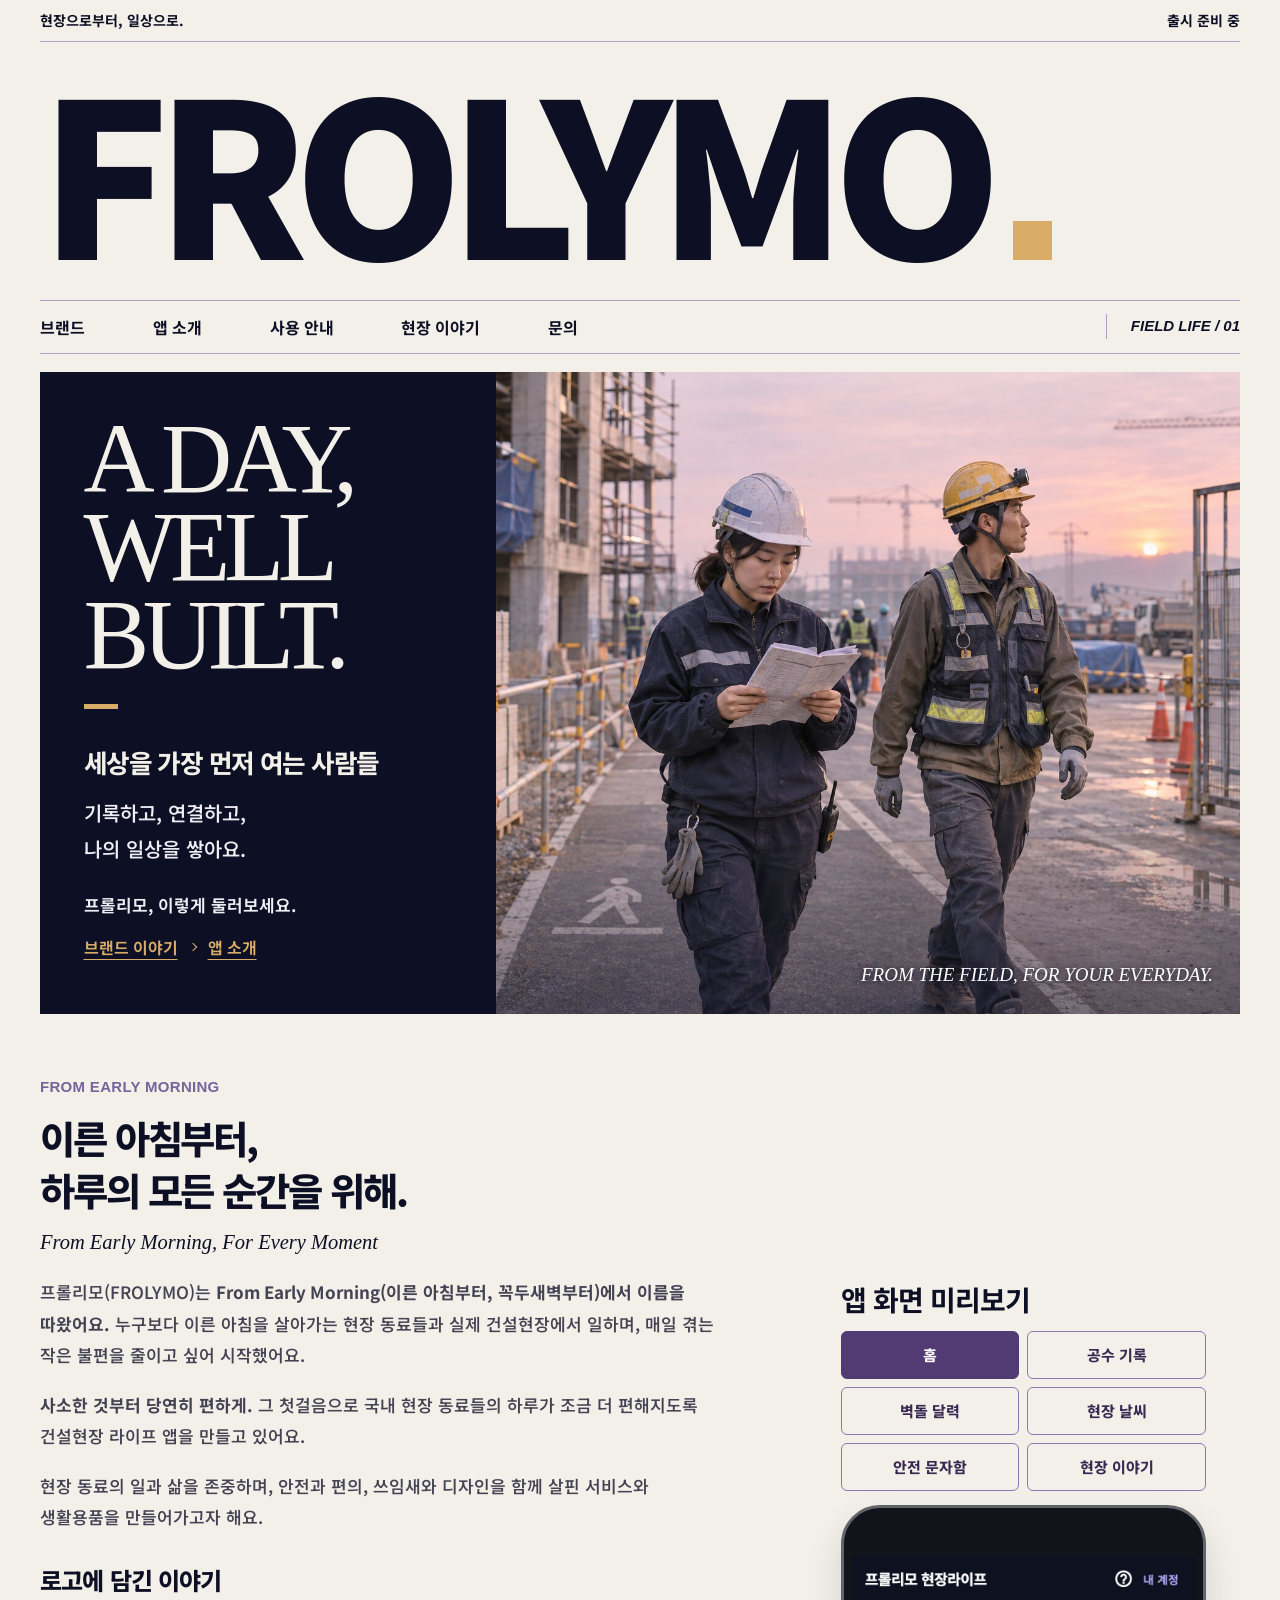
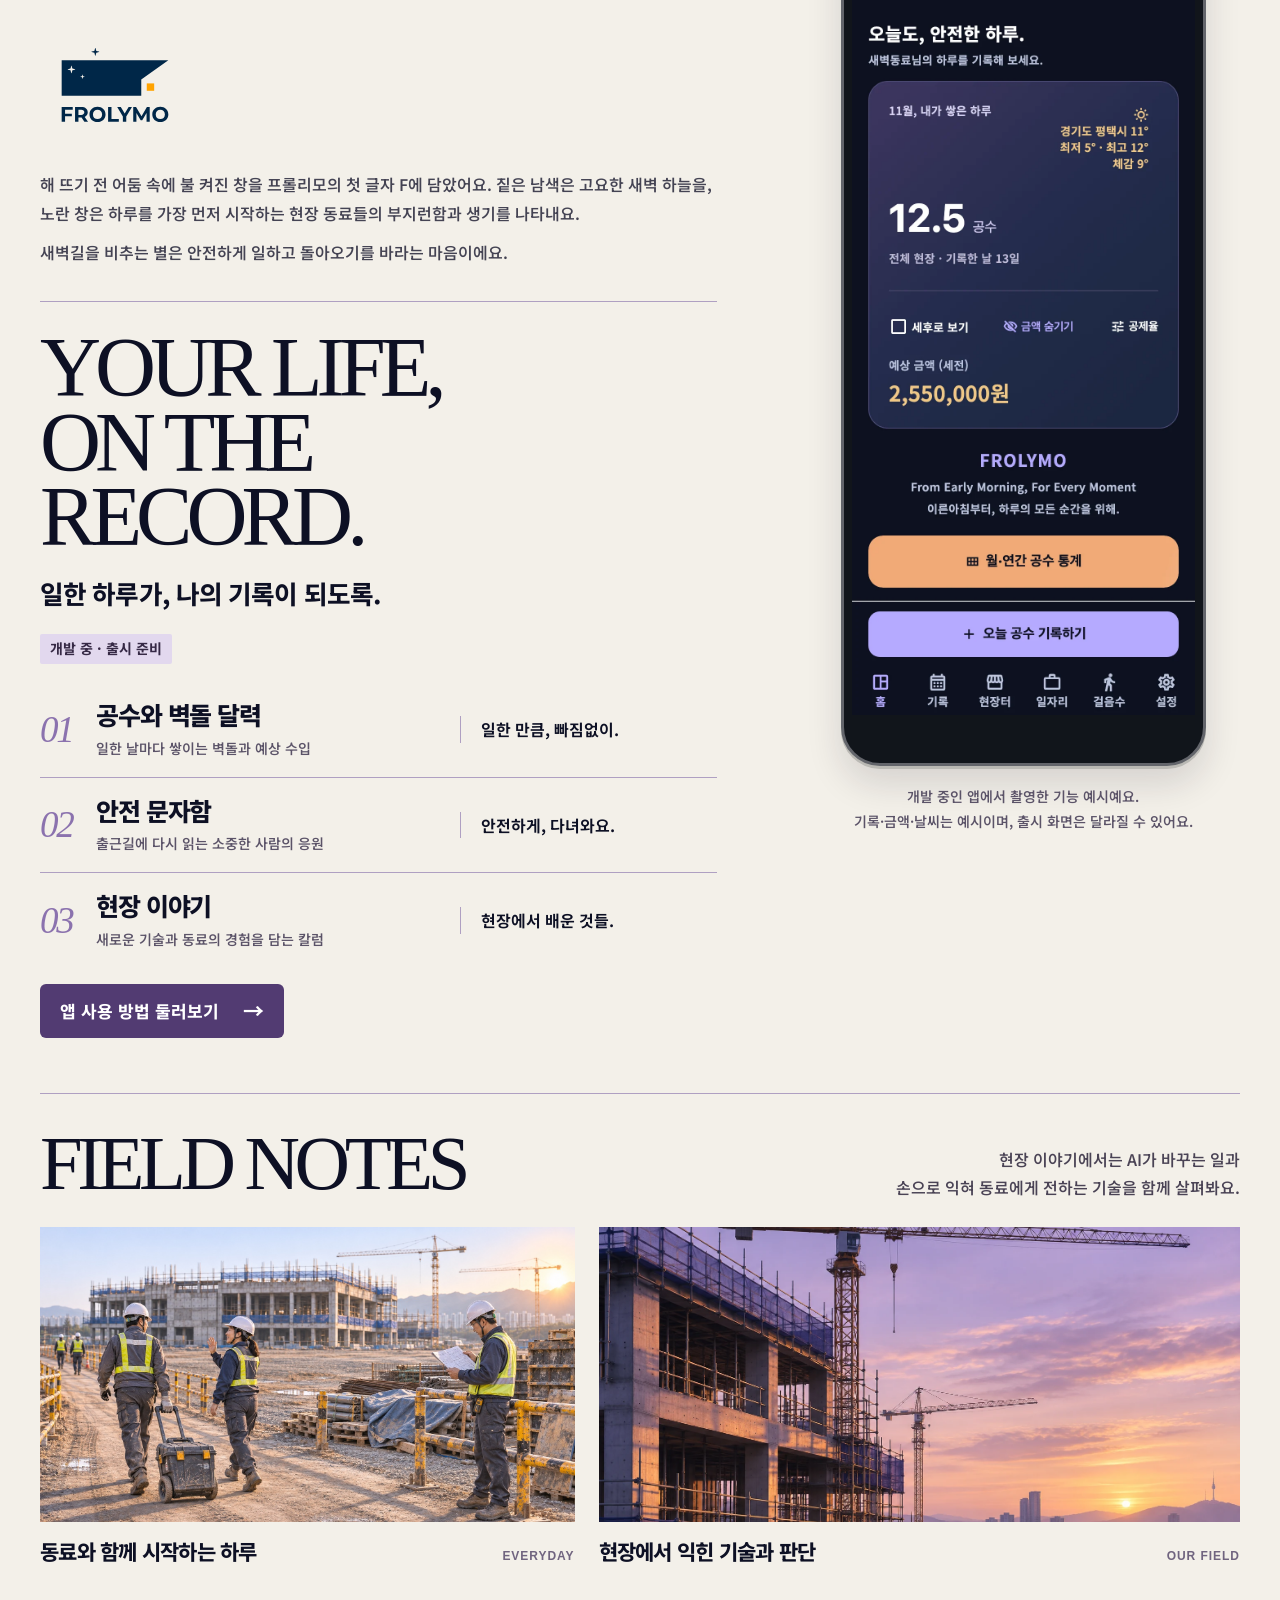
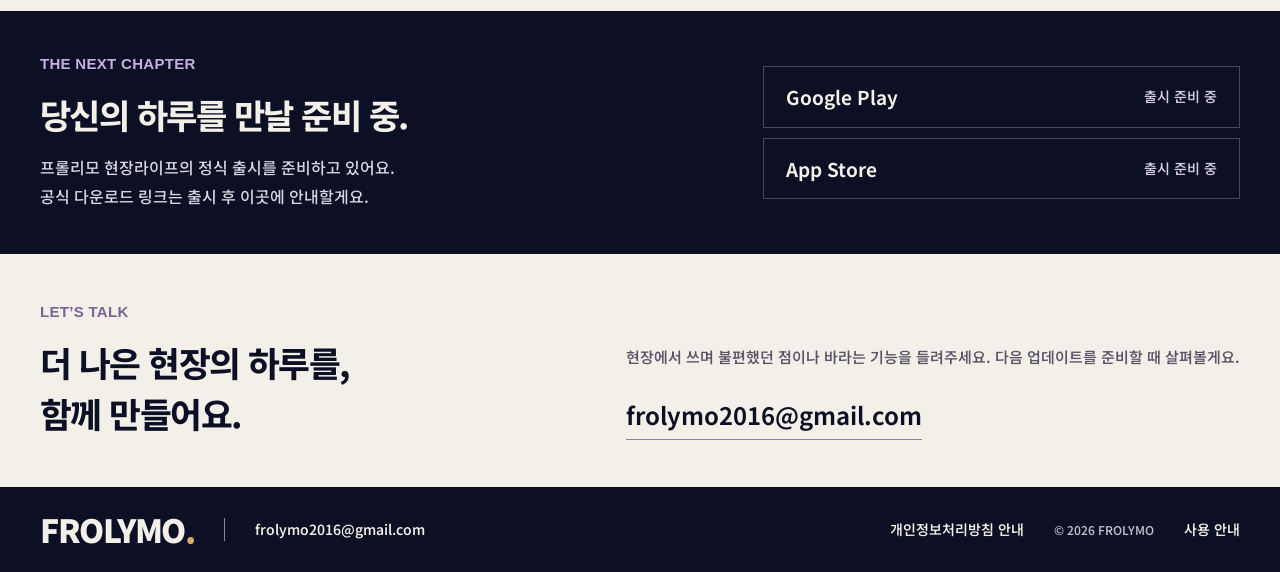
==== commit 499fc744: "Align FROLYMO website with the current app" ====
--- a/index.html
+++ b/index.html
@@ -5,13 +5,13 @@
   <meta name="viewport" content="width=device-width, initial-scale=1">
   <meta name="theme-color" content="#f3f0e9">
   <title>FROLYMO 프롤리모 — 이른 아침부터, 하루의 모든 순간을 위해</title>
-  <meta name="description" content="이른 아침부터, 하루의 모든 순간을 위해. 건설현장 근무자를 위한 공수 기록·현장별 근무 이력·월별 수입 관리를 준비하는 프롤리모 현장라이프 공식 홈페이지입니다.">
+  <meta name="description" content="건설현장에서 일한 경험으로 만드는 프롤리모. 현장 동료의 공수와 수입을 기록하는 벽돌 달력, 안전 문자함과 현장 이야기를 소개해요.">
   <link rel="canonical" href="https://frolymo.com/">
   <meta property="og:type" content="website">
   <meta property="og:locale" content="ko_KR">
   <meta property="og:site_name" content="FROLYMO">
   <meta property="og:title" content="FROLYMO — 이른 아침부터, 하루의 모든 순간을 위해">
-  <meta property="og:description" content="현장의 하루를, 나의 기록으로. 프롤리모 현장라이프의 정식 출시를 준비하고 있습니다.">
+  <meta property="og:description" content="실제 현장 경험에서 시작한 프롤리모. 벽돌 달력으로 일한 날을 돌아보고, 안전 문자함과 현장 이야기로 동료와 연결되는 앱을 준비하고 있어요.">
   <meta property="og:url" content="https://frolymo.com/">
   <meta property="og:image" content="https://frolymo.com/assets/brand/social-preview.png">
   <meta property="og:image:width" content="1200">
@@ -34,7 +34,7 @@
     <a class="mag-masthead" href="./" aria-label="FROLYMO 프롤리모 현장라이프 홈"><span>FROLYMO</span><i aria-hidden="true"></i></a>
     <div class="mag-nav-row">
       <button class="mag-menu-toggle" data-menu-toggle aria-label="메뉴 열기 및 닫기" aria-controls="primary-navigation" aria-expanded="false" type="button"><span>메뉴</span><i aria-hidden="true"></i></button>
-      <nav id="primary-navigation" class="mag-navigation" aria-label="주 메뉴"><a href="#brand">브랜드</a><a href="#service">앱 소개</a><a href="./guide/">사용 안내</a><a href="#field-notes">현장의 이야기</a><a href="#contact">문의</a></nav>
+      <nav id="primary-navigation" class="mag-navigation" aria-label="주 메뉴"><a href="#brand">브랜드</a><a href="#service">앱 소개</a><a href="./guide/">사용 안내</a><a href="#field-notes">현장 이야기</a><a href="#contact">문의</a></nav>
       <p class="mag-issue" lang="en">FIELD LIFE / 01</p>
     </div>
   </header>
@@ -74,9 +74,9 @@
           <p class="mag-section-subtitle">일한 하루가, 나의 기록이 되도록.</p>
           <p class="mag-development-label" data-prelaunch-only>개발 중 · 출시 준비</p>
           <div class="mag-features">
-            <article class="mag-feature"><span class="mag-feature-number" aria-hidden="true">01</span><div class="mag-feature-title"><h3>공수 기록</h3><p>현장별 근무 이력·월별 예상 수입</p></div><p class="mag-feature-tagline">일한 만큼,<br class="mag-tablet-break"> 빠짐없이.</p></article>
-            <article class="mag-feature"><span class="mag-feature-number" aria-hidden="true">02</span><div class="mag-feature-title"><h3>현장 날씨</h3><p>출근 전 살펴보는 날씨와 준비</p></div><p class="mag-feature-tagline">출근 전,<br class="mag-tablet-break"> 오늘의 준비.</p></article>
-            <article class="mag-feature"><span class="mag-feature-number" aria-hidden="true">03</span><div class="mag-feature-title"><h3>현장터</h3><p>현장에서 필요한 물건과 이야기</p></div><p class="mag-feature-tagline">동료에게<br class="mag-tablet-break"> 이어지는 쓸모.</p></article>
+            <article class="mag-feature"><span class="mag-feature-number" aria-hidden="true">01</span><div class="mag-feature-title"><h3>공수와 벽돌 달력</h3><p>일한 날마다 쌓이는 벽돌과 예상 수입</p></div><p class="mag-feature-tagline">일한 만큼,<br class="mag-tablet-break"> 빠짐없이.</p></article>
+            <article class="mag-feature"><span class="mag-feature-number" aria-hidden="true">02</span><div class="mag-feature-title"><h3>안전 문자함</h3><p>출근길에 다시 읽는 소중한 사람의 응원</p></div><p class="mag-feature-tagline">안전하게,<br class="mag-tablet-break"> 다녀와요.</p></article>
+            <article class="mag-feature"><span class="mag-feature-number" aria-hidden="true">03</span><div class="mag-feature-title"><h3>현장 이야기</h3><p>새로운 기술과 동료의 경험을 담는 칼럼</p></div><p class="mag-feature-tagline">현장에서<br class="mag-tablet-break"> 배운 것들.</p></article>
           </div>
           <a class="mag-guide-button" href="./guide/"><span>앱 사용 방법 둘러보기</span><span aria-hidden="true">→</span></a>
         </div>
@@ -84,30 +84,32 @@
       <section id="app-preview" class="mag-app-preview section-anchor" aria-labelledby="app-preview-title">
         <h2 id="app-preview-title">앱 화면 미리보기</h2>
         <div class="mag-preview-options" role="group" aria-label="미리 볼 앱 화면" hidden>
-          <button type="button" aria-pressed="true" data-preview-src="./assets/guide/guide-12-weather-home.webp" data-preview-alt="경기도 평택시 예시 날씨와 월 공수, 예상 수입이 보이는 체험 모드 홈 화면">홈</button>
+          <button type="button" aria-pressed="true" data-preview-src="./assets/guide/guide-12-weather-home.webp" data-preview-alt="경기도 평택시 예시 날씨와 월 공수, 예상 수입이 보이는 앱 홈 화면 예시">홈</button>
           <button type="button" aria-pressed="false" data-preview-src="./assets/guide/guide-03-record.webp" data-preview-alt="근무 현장과 날짜, 공수를 선택하는 공수 기록 화면">공수 기록</button>
-          <button type="button" aria-pressed="false" data-preview-src="./assets/guide/guide-07-calendar-october.png" data-preview-alt="2026년 10월 날짜별 공수가 색으로 표시된 벽돌 달력 화면">벽돌 달력</button>
+          <button type="button" aria-pressed="false" data-preview-src="./assets/guide/guide-07-calendar.webp" data-preview-alt="날짜별 공수가 색으로 표시된 벽돌 달력 화면">벽돌 달력</button>
           <button type="button" aria-pressed="false" data-preview-src="./assets/guide/guide-13-weather-detail.webp" data-preview-alt="경기도 평택시의 내일 예보와 시간대별 날씨를 보여 주는 화면">현장 날씨</button>
+          <button type="button" aria-pressed="false" data-preview-src="./assets/guide/guide-29-safety.webp" data-preview-alt="앱에서 응원 편지를 읽는 안전 문자함 화면">안전 문자함</button>
+          <button type="button" aria-pressed="false" data-preview-src="./assets/guide/guide-28-magazine.webp" data-preview-alt="현장 이야기에서 공식 칼럼을 읽는 화면">현장 이야기</button>
         </div>
         <figure>
           <div class="mag-phone-frame">
-            <a class="mag-preview-enlarge" href="./assets/guide/guide-12-weather-home.webp" aria-label="경기도 평택시 예시 날씨와 월 공수, 예상 수입이 보이는 체험 모드 홈 화면 크게 보기">
-              <img src="./assets/guide/guide-12-weather-home.webp" width="840" height="1860" alt="경기도 평택시 예시 날씨와 월 공수, 예상 수입이 보이는 체험 모드 홈 화면" loading="lazy" decoding="async">
+            <a class="mag-preview-enlarge" href="./assets/guide/guide-12-weather-home.webp" aria-label="경기도 평택시 예시 날씨와 월 공수, 예상 수입이 보이는 앱 홈 화면 예시 크게 보기">
+              <img src="./assets/guide/guide-12-weather-home.webp" width="840" height="1860" alt="경기도 평택시 예시 날씨와 월 공수, 예상 수입이 보이는 앱 홈 화면 예시" loading="lazy" decoding="async">
             </a>
           </div>
-          <figcaption>현재 개발 중인 앱의 실제 체험 화면이에요.<br>기록·금액·날씨는 화면 예시이며, 출시 화면은 달라질 수 있어요.</figcaption>
+          <figcaption>개발 중인 앱에서 촬영한 기능 예시예요.<br>기록·금액·날씨는 예시이며, 출시 화면은 달라질 수 있어요.</figcaption>
         </figure>
       </section>
     </section>
     <section id="field-notes" class="mag-field-notes mag-shell section-anchor" aria-labelledby="field-notes-title">
-      <div class="mag-notes-heading"><h2 id="field-notes-title" class="mag-editorial-heading" lang="en">FIELD NOTES</h2><p>말없이 쌓아온 시간과 고단한 발걸음을<br>소중하게 생각합니다.</p></div>
+      <div class="mag-notes-heading"><h2 id="field-notes-title" class="mag-editorial-heading" lang="en">FIELD NOTES</h2><p>현장 이야기에서는 AI가 바꾸는 일과<br>손으로 익혀 동료에게 전하는 기술을 함께 살펴봐요.</p></div>
       <div class="mag-notes-grid">
-        <figure><img src="./assets/editorial/workday-morning-start.jpg" alt="아침 햇살이 비치는 현장에서 서로 인사하며 일과를 준비하는 동료들" width="1536" height="1024" loading="lazy" decoding="async"><figcaption><span>현장에서 시작되는 하루</span><span class="mag-note-category">EVERYDAY</span></figcaption></figure>
-        <figure><img src="./assets/editorial/dawn-site.webp" alt="보랏빛 새벽 하늘 아래 건설 중인 건물과 크레인" width="1536" height="1024" loading="lazy" decoding="async"><figcaption><span>말없이 쌓아온 시간들</span><span class="mag-note-category">OUR FIELD</span></figcaption></figure>
+        <figure><img src="./assets/editorial/workday-morning-start.jpg" alt="아침 햇살이 비치는 현장에서 서로 인사하며 일과를 준비하는 동료들" width="1536" height="1024" loading="lazy" decoding="async"><figcaption><span>동료와 함께 시작하는 하루</span><span class="mag-note-category">EVERYDAY</span></figcaption></figure>
+        <figure><img src="./assets/editorial/dawn-site.webp" alt="보랏빛 새벽 하늘 아래 건설 중인 건물과 크레인" width="1536" height="1024" loading="lazy" decoding="async"><figcaption><span>현장에서 익힌 기술과 판단</span><span class="mag-note-category">OUR FIELD</span></figcaption></figure>
       </div>
     </section>
     <section id="launch" class="mag-launch section-anchor" aria-labelledby="launch-title"><div class="mag-shell mag-launch-inner"><div><p class="mag-eyebrow" lang="en">THE NEXT CHAPTER</p><h2 id="launch-title" data-release-label>당신의 하루를 만날 준비 중.</h2><p data-release-description>프롤리모 현장라이프의 정식 출시를 준비하고 있어요.<br>공식 다운로드 링크는 출시 후 이곳에 안내할게요.</p></div><div class="mag-download-area" aria-label="앱 다운로드 안내"><div data-download="android"><span class="store-link" aria-disabled="true"><span>Google Play</span><small>출시 준비 중</small></span></div><div data-download="ios"><span class="store-link" aria-disabled="true"><span>App Store</span><small>출시 준비 중</small></span></div></div></div></section>
-    <section id="contact" class="mag-contact mag-shell section-anchor" aria-labelledby="contact-title"><div><p class="mag-eyebrow" lang="en">LET’S TALK</p><h2 id="contact-title">더 나은 현장의 하루를,<br>함께 만들어요.</h2></div><div class="mag-contact-detail"><p data-contact-notice>서비스와 브랜드에 관한 문의를 보내 주세요.</p><div data-contact-target><a class="text-link" href="mailto:frolymo2016@gmail.com">frolymo2016@gmail.com</a></div></div></section>
+    <section id="contact" class="mag-contact mag-shell section-anchor" aria-labelledby="contact-title"><div><p class="mag-eyebrow" lang="en">LET’S TALK</p><h2 id="contact-title">더 나은 현장의 하루를,<br>함께 만들어요.</h2></div><div class="mag-contact-detail"><p data-contact-notice>현장에서 쓰며 불편했던 점이나 바라는 기능을 들려주세요. 다음 업데이트를 준비할 때 살펴볼게요.</p><div data-contact-target><a class="text-link" href="mailto:frolymo2016@gmail.com">frolymo2016@gmail.com</a></div></div></section>
   </main>
   <footer class="mag-footer"><div class="mag-shell mag-footer-inner"><a class="mag-footer-brand" href="./">FROLYMO<span aria-hidden="true">.</span></a><a href="mailto:frolymo2016@gmail.com">frolymo2016@gmail.com</a><a href="./privacy/">개인정보처리방침 안내</a><small>© 2026 FROLYMO</small><a href="./guide/">사용 안내</a></div></footer>
 </body>
